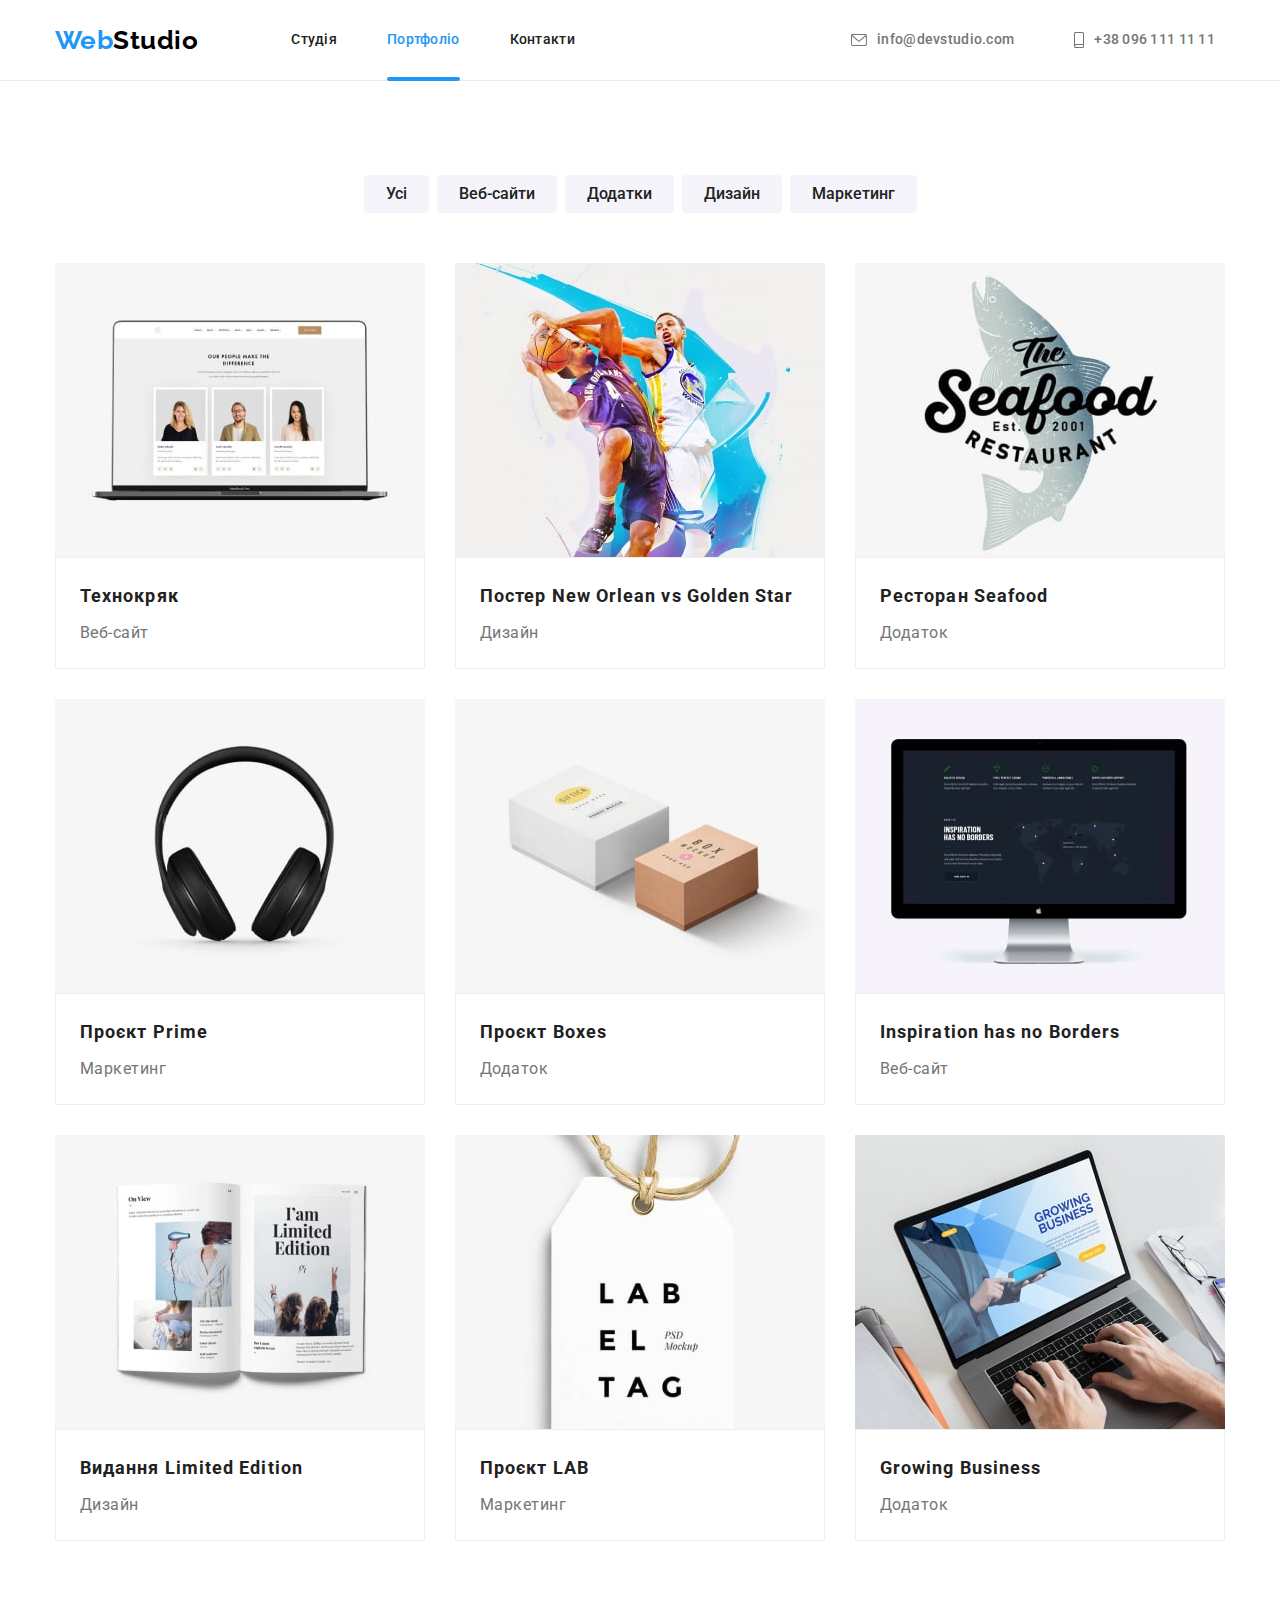
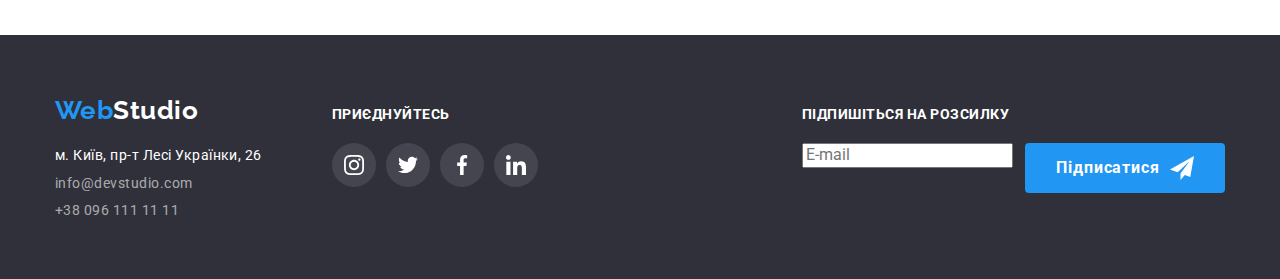
==== portfolio.html @ 7bc76fe3 "Update" ====
<!DOCTYPE html>
<html lang="uk">
<head>
    <meta charset="UTF-8">
    <meta http-equiv="X-UA-Compatible" content="IE=edge">
    <meta name="viewport" content="width=device-width, initial-scale=1.0">
    <title>Portfolio</title>
    <link rel="preconnect" href="https://fonts.googleapis.com">
    <link rel="preconnect" href="https://fonts.gstatic.com" crossorigin>
    <link href="https://fonts.googleapis.com/css2?family=Raleway:wght@700&family=Roboto:wght@400;500;700;900&display=swap"
        rel="stylesheet">
    <link rel="stylesheet" href="https://cdnjs.cloudflare.com/ajax/libs/modern-normalize/1.1.0/modern-normalize.min.css">
    <link rel="stylesheet" href="./css/styles.css"> 
</head>
<body>
    <!--Шапка сайта-->
    <header class="header">
        <div class="container main-nav">
            <nav class="header-nav">
                <a href="./index.html" class="logo-dark"> <span class="logo-blue">Web</span>Studio</a>
                <ul class="header-site-nav list">
                    <li class="item"><a class="header-link" href="./index.html">Студія</a></li>
                    <li class="item"><a class="header-link current" href="./portfolio.html">Портфоліо</a></li>
                    <li class="item"><a class="header-link" href="#">Контакти</a></li>
                </ul>
            </nav>
            <ul class="header-info-nav list">
                <li class="item">
                    <a class="header-info-link" href="mailto:info@devstudio.com">
                        <svg class="mail-link" width="16" height="12">
                            <use href="./images/icons.svg#envelope"></use>
                        </svg>
                        info@devstudio.com</a></li>
                <li class="item">
                    <a class="header-info-link" href="tel:+380961111111">
                        <svg class="phone-link" width="10" height="16">
                            <use href="./images/icons.svg#smartphone"></use>
                        </svg>
                        +38 096 111 11 11</a></li>
            </ul>
        </div>
    </header>
    <!--Основний контент-->
    <main>
        <section class="section">
            <div class="container">
            <h1 class="visually-hidden">Портфоліо</h1>
            <ul class="list filter-list">
                <li class="item"><button type="button" class="button-filter">Усі</button> </li>
                <li class="item"><button type="button" class="button-filter">Веб-сайти</button> </li>
                <li class="item"><button type="button" class="button-filter">Додатки</button> </li>
                <li class="item"><button type="button" class="button-filter">Дизайн</button></li>
                <li class="item"><button type="button" class="button-filter">Маркетинг</button> </li>
            </ul>
            <ul class="portfolio-list list">
                <li class="item"><a href="#" class="portfolio-list-link">
                    <div class="portfolio-list-img-wrapper">
                        <img src="./images/portfolio-card1.jpg" alt="Відкритий сайт на ноутбуці" width="370">
                        <p class="portfolio-overlay">
                            Ресурс пропонує комплексні пропозиції з різним рівнем функціоналу та сервісів. Все це дозволить відвідувачу отримати
                            вичерпні відомості про компанію чи приватну особу.
                        </p>
                    </div>
                    <div class="portfolio-card-border">
                    <h2 class="title">Технокряк</h2>
                    <p>Веб-сайт</p>
                    </div>
                    </a>
                </li>
                <li class="item"><a href="#" class="portfolio-list-link">
                    <div class="portfolio-list-img-wrapper">
                        <img src="./images/portfolio-card2.jpg" alt="Два баскетболісти з м'ячем" width="370">
                        <p class="portfolio-overlay">
                            Ресурс пропонує комплексні пропозиції з різним рівнем функціоналу та сервісів. Все це дозволить відвідувачу отримати
                            вичерпні відомості про компанію чи приватну особу.
                        </p>
                    </div>
                    <div class="portfolio-card-border">
                    <h2 class="title">Постер New Orlean vs Golden Star</h2>
                    <p>Дизайн</p>
                    </div>
                    </a>
                </li>
                <li class="item"><a href="#" class="portfolio-list-link">
                    <div class="portfolio-list-img-wrapper">
                        <img src="./images/portfolio-card3.jpg" alt="Логотип ресторану" width="370">
                        <p class="portfolio-overlay">
                            Ресурс пропонує комплексні пропозиції з різним рівнем функціоналу та сервісів. Все це дозволить відвідувачу отримати
                            вичерпні відомості про компанію чи приватну особу.
                        </p>
                    </div>
                    <div class="portfolio-card-border">
                    <h2 class="title">Ресторан Seafood</h2>
                    <p>Додаток</p>
                    </div>
                    </a>
                </li>
                <li class="item"><a href="#" class="portfolio-list-link">
                    <div class="portfolio-list-img-wrapper">
                        <img src="./images/portfolio-card4.jpg" alt="Безпровідні навушники" width="370">
                        <p class="portfolio-overlay">
                            Ресурс пропонує комплексні пропозиції з різним рівнем функціоналу та сервісів. Все це дозволить відвідувачу отримати
                            вичерпні відомості про компанію чи приватну особу.
                        </p>
                    </div>
                    <div class="portfolio-card-border">
                    <h2 class="title">Проєкт Prime</h2>
                    <p>Маркетинг</p>
                    </div>
                    </a>
                </li>
                <li class="item"><a href="#" class="portfolio-list-link">
                    <div class="portfolio-list-img-wrapper">
                        <img src="./images/portfolio-card5.jpg" alt="Дві коробки" width="370">
                        <p class="portfolio-overlay">
                            Ресурс пропонує комплексні пропозиції з різним рівнем функціоналу та сервісів. Все це дозволить відвідувачу отримати
                            вичерпні відомості про компанію чи приватну особу.
                        </p>
                    </div>
                    <div class="portfolio-card-border">
                    <h2 class="title">Проєкт Boxes</h2>
                    <p>Додаток</p>
                    </div>
                    </a>
                </li>
                <li class="item"><a href="#" class="portfolio-list-link">
                    <div class="portfolio-list-img-wrapper">
                        <img src="./images/portfolio-card6.jpg" alt="Монітор комп'ютера" width="370">
                        <p class="portfolio-overlay">
                            Ресурс пропонує комплексні пропозиції з різним рівнем функціоналу та сервісів. Все це дозволить відвідувачу отримати
                            вичерпні відомості про компанію чи приватну особу.
                        </p>
                    </div>
                    <div class="portfolio-card-border">
                    <h2 class="title">Inspiration has no Borders</h2>
                    <p>Веб-сайт</p>
                    </div>
                    </a>
                </li>
                <li class="item"><a href="#" class="portfolio-list-link">
                    <div class="portfolio-list-img-wrapper">
                        <img src="./images/portfolio-card7.jpg" alt="Відкрита книга" width="370">
                        <p class="portfolio-overlay">
                            Ресурс пропонує комплексні пропозиції з різним рівнем функціоналу та сервісів. Все це дозволить відвідувачу отримати
                            вичерпні відомості про компанію чи приватну особу.
                        </p>
                    </div>
                    <div class="portfolio-card-border">
                    <h2 class="title">Видання Limited Edition</h2>
                    <p>Дизайн</p>
                    </div>
                    </a>
                </li>
                <li class="item"><a href="#" class="portfolio-list-link">
                    <div class="portfolio-list-img-wrapper">
                        <img src="./images/portfolio-card8.jpg" alt="Бірка проекту" width="370">
                        <p class="portfolio-overlay">
                            Ресурс пропонує комплексні пропозиції з різним рівнем функціоналу та сервісів. Все це дозволить відвідувачу отримати
                            вичерпні відомості про компанію чи приватну особу.
                        </p>
                    </div>
                    <div class="portfolio-card-border">
                    <h2 class="title">Проєкт LAB</h2>
                    <p>Маркетинг</p>
                    </div>
                    </a>
                </li>
                <li class="item"><a href="#" class="portfolio-list-link">
                    <div class="portfolio-list-img-wrapper">
                        <img src="./images/portfolio-card9.jpg" alt="Людина працює за ноутбуком" width="370">
                        <p class="portfolio-overlay">
                            Ресурс пропонує комплексні пропозиції з різним рівнем функціоналу та сервісів. Все це дозволить відвідувачу отримати
                            вичерпні відомості про компанію чи приватну особу.
                        </p>
                    </div>
                    <div class="portfolio-card-border">
                    <h2 class="title">Growing Business</h2>
                    <p>Додаток</p>
                    </div>
                    </a>
                </li>
            </ul>
            </div>
        </section>
    </main>
    <!--Футер-->
    <footer class="footer">
        <div class="container">
            <div class="footer-block">
                <div class="footer-address">
                    <a href="./index.html" class="logo-light"> <span class="logo-blue">Web</span>Studio</a>
                    <address class="address">
                        <ul class="list">
                            <li class="item"><a href="https://goo.gl/maps/CPtrU1FHBa2aNyZL9" target="_blank"
                                    rel="noopener noreferrer nofollow" class="address-link">м. Київ, пр-т Лесі Українки,
                                    26</a></li>
                            <li class="item"><a href="mailto:info@devstudio.com" class="footer-info">info@devstudio.com</a>
                            </li>
                            <li class="item"><a href="tel:+380961111111" class="footer-info">+38 096 111 11 11</a></li>
                        </ul>
                    </address>
                </div>
                <div class="footer-link">
                    <p class="footer-link-title">Приєднуйтесь</p>
                    <ul class="footer-list-link list">
                        <li class="item">
                            <a href="#" class="footer-list-item-link">
                                <svg class="link-icon">
                                    <use href="./images/icons.svg#instagram-2f"></use>
                                </svg>
                            </a>
                        </li>
                        <li class="item">
                            <a href="#" class="footer-list-item-link">
                                <svg class="link-icon">
                                    <use href="./images/icons.svg#twitter-1f"></use>
                                </svg>
                            </a>
                        </li>
                        <li class="item">
                            <a href="#" class="footer-list-item-link">
                                <svg class="link-icon">
                                    <use href="./images/icons.svg#facebook-1f"></use>
                                </svg>
                            </a>
                        </li>
                        <li class="item">
                            <a href="#" class="footer-list-item-link">
                                <svg class="link-icon">
                                    <use href="./images/icons.svg#linkedin-1f"></use>
                                </svg>
                            </a>
                        </li>
                    </ul>
                </div>
                <div class="footer-email-input">
                    <p class="footer-link-title">Підпишіться на розсилку</p>
                    <form class="footer-form">
                        <label for="footer-email">
                            <input type="email" name="footer-mail" placeholder="E-mail" id="footer-email">
                        </label>
                        <button type="submit" class="button-footer-submit"> Підписатися
                            <svg class="footer-icon-send" width="24" height="24">
                                <use href="./images/icons.svg#icon-send"></use>
                            </svg>
                        </button>
                    </form>
                </div>
            </div>
        </div>
    </footer>
</body>
</html>
---- css/styles.css ----
:root {
    --title-text-color: #212121;
    --body-color: #757575;
    --logo-first-part: #2196F3;
    --logo-second-part-top: #000000;
    --logo-second-part-down: #FFFFFF;
    --header-link-color: #212121;
    --link-color-focus: #2196F3;
    --header-info-link-color: #757575;
    --header-border: #ECECEC;
    --link-fill: #FFFFFF;
    --link-fill-second: #AFB1B8;
    --link-color: #2196F3;
    --footer-bg-color: #2F303A;
    --footer-info-color: rgba(255, 255, 255, 0.6) ;
    --footer-address-link: #FFFFFF;
    --bg-color: #FFFFFF;
    --hero-title-color: #FFFFFF;
    --hero-bg-color: #2F303A;
    --team-bg-color: #F5F4FA;
    --team-card-bg-color: #FFFFFF;
    --button-color: #FFFFFF;
    --button-bg-color: #2196F3;
    --buton-bg-color-focus: #188CE8;
    --button-filter-color: #212121;
    --button-filter-bg-color: #F5F4FA;
    --button-filter-focus: #FFFFFF;
    --portfolio-card-border: #EEEEEE;
    --transition-dur-and-func: 250ms cubic-bezier(0.4, 0, 0.2, 1);
}
* {
    box-sizing: border-box;
}
body {
    background-color: var(--bg-color);
    color: var(--body-color);
    font-family: 'Roboto', sans-serif;
    letter-spacing: 0.03em;
}
h2, h3, p{
    margin-top: 0;
    margin-bottom: 0;
}
img {
    display: block;
    max-width: 100%;
    height: auto;
}
input {
    outline: none;
}
.container {
    padding-left: 15px;
    padding-right: 15px;
    margin-left: auto;
    margin-right: auto;
    width: 1200px;
    /* outline: 2px solid tomato; */
}
.section {
    padding-top: 94px;
    padding-bottom: 94px;
}
.header {
    background-color: var(--bg-color); 
    align-items: center;
    border-bottom: 1px solid var(--header-border);
}
.hero {
    background-color: var(--hero-bg-color);
    text-align: center;
    padding-top: 200px;
    padding-bottom: 200px;
    background-image: linear-gradient(rgba(47, 48, 58, 0.4), rgba(47, 48, 58, 0.4)),url(../images/hero_image.jpg);
    max-width: 1600px;
    height: 600px;
    margin-left: auto;
    margin-right: auto;
    background-size: cover;
    background-position: center;
    background-repeat: no-repeat;
}
.list {
    margin: 0;
    padding: 0;
    list-style-type: none;
}   
.logo-blue {
    color: var(--logo-first-part);
}
.logo-dark{
    color: var(--logo-second-part-top);
    text-decoration: none;
    font-family: 'Raleway', sans-serif;
    font-weight: 700;
    font-size: 26px;
    line-height: 1.19;
}
.logo-light {
    color: var(--logo-second-part-down);
    text-decoration: none;
    font-family: 'Raleway',sans-serif;
    font-weight: 700;
    font-size: 26px;
    line-height: 1.19;
}
.main-nav {
    display: flex;
    align-items: center;
}
.header-nav {
    display: flex;
    align-items: center;
}
.header-site-nav {
    display: flex;
    margin-left: 93px;
}
.header-site-nav .item:not(:last-child){
    margin-right: 50px;
}

.header-site-nav .header-link {
    color: var(--header-link-color); 
}
.header-site-nav .header-link:hover,
.header-site-nav .header-link:focus {
    color: var(--link-color-focus);
}
.header-link,
.header-info-link{
    position: relative;
    font-weight: 500;
    font-size: 14px;
    line-height: 1.14;
    letter-spacing: 0.02em;
    text-decoration: none;
    padding: 32px 0;
    display: inline-block;  
    transition: color var(--transition-dur-and-func);
}
.header-info-nav {
    display: flex;
    margin-left: auto;
}
.header-info-nav .item:not(:first-child) {
    margin-left: 50px;
}
.header-info-nav .header-info-link{
    color: var(--header-info-link-color);
    fill: currentColor;
}
.header-info-nav .header-info-link:hover,
.header-info-nav .header-info-link:focus {
    color: var(--link-color-focus);
}
.header-site-nav .header-link.current {
    color: var(--link-color-focus);
    opacity: 1;
}
.current::after {
    content: '';
    position: absolute;
    left: 0;
    bottom: -1px;

    width: 100%;
    height: 4px;
    display: block;
    background-color: var(--link-color);
    border-radius: 2px;
}
.header-info-nav .item{
    display: flex;
    margin-right: 10px;
}

/* header decoration */

.header-info-link {
    display: flex;
    align-items: center;
}
.mail-link, 
.phone-link {
    margin-right: 10px;
}
.hero-title {
    color: var(--hero-title-color);
    text-transform: uppercase;
    font-weight: 900;
    font-size: 44px;
    line-height: 1.36;
    letter-spacing: 0.06em;
    margin-top: 0;
    margin-bottom: 30px;
    margin-left: auto;
    margin-right: auto;
    text-align: center;
    width: 696px;
}
.button {
    color: var(--button-color);
    background-color: var(--button-bg-color);
    font-family: inherit;
    font-weight: 700;
    font-size: 16px;
    line-height: 1.88;
    cursor: pointer;
    border: none;
    box-shadow: 0px 4px 4px rgba(0, 0, 0, 0.15);
    border-radius: 4px;
    padding: 10px 32px;
    width: 216px;
    transition: background-color var(--transition-dur-and-func);
}
.button:hover,
.button:focus {
    background-color: var(--buton-bg-color-focus);
    box-shadow: 0px 4px 4px rgba(0, 0, 0, 0.15);
    border-radius: 4px;
}

/* Main */

.features {
    padding-bottom: 0;
}
.feature-list {
    display: flex;
}
.feature-list .item {
    width: 270px;
}
.item-bg {
    padding: 0;
    width: 100%;
    height: 120px;
    display: flex;
    align-items: center;
    justify-content: center;
    background-color: var(--team-bg-color);
    border-radius: 4px;
    margin-bottom: 30px; 
}
.feature-icon {
    width: 70px;
    height: 70px;
    display: block;
}
.feature-list .item:not(:last-child) {
    margin-right: 30px;
}
.feature-list .title {
    text-transform: uppercase;
    font-weight: 700;
    font-size: 14px;
    line-height: 1.14; 
    margin-bottom: 10px;   
}
.feature-list .text {
    font-weight: 400;
    font-size: 14px;
    line-height: 1.71;
}
.team {
    background-color: var(--team-bg-color);
}
.work-list {
    display: flex;
}
.work-list>.item {
    position: relative;
    width: 370px;
}
.work-list>.item:not(:last-child){
    margin-right: 30px;
}
.work-title {
    text-align: center;
    font-weight: 700;
    font-size: 36px;
    line-height: 1.17;
}
.work-img-bg-for-text {
    position: absolute;
    width: 370px;
    height: 70px;
    bottom: 0px;
    background: rgba(47, 48, 58, 0.8);
    display: flex;
    justify-content: center;
    align-items: center;
}
.work-text{
    font-weight: 700;
    font-size: 14px;
    line-height: 1.14;
    letter-spacing: 0.03em;
    text-transform: uppercase;
    color: var(--hero-title-color);
}
.team-list{
    display: flex;
}
.team-list>.team-card:not(:last-child) {
    margin-right: 30px;
}
.team-title {
    font-weight: 700;
    font-size: 36px;
    line-height: 1.17;
    text-align: center;
}
.team-list-link{
    display: flex;
    justify-content: space-between;
    margin: 0 auto;
}
.team-list-item-link {
    display: flex;
    align-items: center;
    justify-content: center;
    height: 44px;
    width: 44px;
    border-radius: 50%;
    fill: var(--link-fill-second);
    transition: fill var(--transition-dur-and-func), background-color var(--transition-dur-and-func);
}
.team-list-item-link:not(:last-child) {
    margin-right: 10px;
}
.link-icon {
    width: 20px;
    height: 20px;
}
.team-list-item-link:hover,
.team-list-item-link:focus{
    background-color: var(--link-color);
    fill: var(--link-fill);
}
.features-title, 
.work-title, 
.team-title,
.client-title {
    color: var(--title-text-color);
    margin-bottom: 50px;
}
.client-title {
    text-align: center;
    font-weight: 700;
    font-size: 36px;
    line-height: 1.17;
}
.client-list-item {
    display: flex;
}
.client-list-link {
    display: flex;
    justify-content: space-between;
    margin: 0 auto;
}
.client-list-item-link {
    display: flex;
    align-items: center;
    justify-content: center;
    height: 92px;
    width: 170px;
    border: 1px solid var(--link-fill-second);
    border-radius: 4px;
    fill: var(--link-fill-second);
    transition: fill var(--transition-dur-and-func), border-color var(--transition-dur-and-func);
}
.client-list-item-link:not(:last-child) {
    margin-right: 30px;
}
.client-list-item-link .link-icon {
    width: 106px;
    height: 60px;
}
.client-list-item-link:hover,
.client-list-item-link:focus {
    border-color: var(--link-color-focus);
    fill: var(--link-color-focus);
}
.visually-hidden {
    position: absolute;
    white-space: nowrap;
    width: 1px;
    height: 1px;
    overflow: hidden;
    border: 0;
    padding: 0;
    clip: rect(0 0 0 0);
    clip-path: inset(50%);
    margin: -1px;
}
.team-card {
    background-color: var(--team-card-bg-color);
    display: block;
    width: 270px;
    box-shadow: 0px 1px 3px rgba(0, 0, 0, 0.12), 0px 1px 1px rgba(0, 0, 0, 0.14), 0px 2px 1px rgba(0, 0, 0, 0.2);
    border-radius: 0px 0px 4px 4px;
}
.team-card .title {
    text-align: center;
    font-weight: 500;
    font-size: 16px;
    line-height: 1.19;
}
.team-position {
    text-align: center;
    font-size: 16px;
    line-height: 1.19;
    margin-top: 10px;
    margin-bottom: 16px;
}
.team-card-bottom-part {
    padding: 30px 32px;
}
.title {
    color: var(--title-text-color);
}

/* Footer */

.footer {
    background-color: var(--footer-bg-color);
    padding-top: 60px;
    padding-bottom: 60px;
}
.address {
    font-style: normal;
    margin-top: 20px;
}
.address .item:not(:last-child) {
    margin-bottom: 9px;
}
.address-link {
    color: var(--footer-address-link) ;
    text-decoration: none;
    font-weight: 400;
    font-size: 14px;
    line-height: 1.17;
}
.footer-info {
    color: var(--footer-info-color);
    text-decoration: none;
    font-weight: 400;
    font-size: 14px;
    line-height: 1.17;
    display: inline-block;
    transition: color var(--transition-dur-and-func);
}
.footer-info:hover,
.footer-info:focus {
    color: var(--link-color-focus);
}
.footer{
    display: flex;
    align-items: baseline;
}
.footer-block {
    display: flex;
    align-items: baseline;
}
.footer-link {
    display: inline-block;
    align-items: baseline;
    margin-left: 70px;
}
.footer-link-title {
    color: var(--link-fill);
    text-transform: uppercase;
    font-weight: 700;
    font-size: 14px;
    line-height: 1.14;
    margin-bottom: 20px;
}
.footer-list-link {
    display: flex;
    justify-content: space-between;
    margin: 0 auto;
}
.footer-list-item-link {
    display: flex;
    align-items: center;
    justify-content: center;
    height: 44px;
    width: 44px;
    border-radius: 50%;
    background-color: rgba(255, 255, 255, 0.1);
    fill: var(--link-fill);
    transition: background-color var(--transition-dur-and-func);
}
.footer-list-link .item:not(:last-child) {
    margin-right: 10px;
}
.footer-list-item-link .link-icon {
    width: 20px;
    height: 20px;
}
.footer-list-item-link:hover,
.footer-list-item-link:focus {
    background-color: var(--link-color-focus);
    fill: var(--link-fill);
}
.footer-email-input {
    margin-left: auto;
}
.footer-form {
    display: flex;
}
.footer-input {
    font-weight: 400;
    font-size: 16px;
    line-height: 1.25;
    width: 358px;
    height: 50px;
    padding: 15px 0px 15px 16px;
    border: 1px solid rgba(255, 255, 255, 0.3);
    filter: drop-shadow(0px 4px 4px rgba(0, 0, 0, 0.15));
    border-radius: 4px;
    background-color: transparent;
    color: var(--bg-color);
    display: flex;
}
.footer-input::placeholder {
    font-weight: 400;
    font-size: 16px;
    line-height: 1.25;
    letter-spacing: 0.03em;
    color: rgba(255, 255, 255, 0.6);
}
.button-footer-submit {
    font-weight: 700;
    font-size: 16px;
    line-height: 1.88;
    letter-spacing: 0.06em;
    border: none;
    padding: 10px 28px;
    width: 200px;
    border-radius: 4px;
    margin-left: 12px;
    cursor: pointer;
    display: flex;
    align-items: center;
    justify-content: center;
    color: var(--button-color);
    background-color: var(--button-bg-color);
    font-family: inherit;
    transition: background-color var(--transition-dur-and-func), box-shadow var(--transition-dur-and-func);
}
.button-footer-submit:hover,
.button-footer-submit:focus {
    background-color: var(--buton-bg-color-focus);
    box-shadow: 0px 4px 4px rgba(0, 0, 0, 0.15);
}
.footer-icon-send {
    fill: var(--button-color);
    margin-left: 10px;
}

/* Portfolio */

.filter-list {
    display: flex;
    justify-content:center;
}
.filter-list .item:not(:last-child) {
    margin-right: 8px;
}
.button-filter {
    color: var(--button-filter-color) ;
    background-color: var(--button-filter-bg-color);
    font-family: inherit;
    font-weight: 500;
    font-size: 16px;
    line-height: 1.63;
    cursor: pointer;
    border-radius: 4px;
    border: none;
    padding: 6px 22px;
    transition: color var(--transition-dur-and-func), background-color var(--transition-dur-and-func), box-shadow var(--transition-dur-and-func);
}
.button-filter:hover,
.button-filter:focus {
    color: var(--button-filter-focus);
    background-color: var(--link-color-focus);
    box-shadow: 0px 3px 1px rgba(0, 0, 0, 0.1), 0px 1px 2px rgba(0, 0, 0, 0.08), 0px 2px 2px rgba(0, 0, 0, 0.12);
}
.portfolio-list {
    margin-top: 50px;
    display: flex;
    flex-wrap: wrap;
    margin-right: -30px;
    margin-bottom: -30px;
}
.portfolio-list .item {
    width: 370px;
    margin-right: 30px;
    margin-bottom: 30px; 
}
.portfolio-list-link:hover,
.portfolio-list-link:focus {
    box-shadow: 0px 1px 1px rgba(0, 0, 0, 0.12),
    0px 4px 4px rgba(0, 0, 0, 0.06),
    1px 4px 6px rgba(0, 0, 0, 0.16);
}
.portfolio-list-link {
    text-decoration: none;
    display: inline-block;
    transition: box-shadow var(--transition-dur-and-func);
}
.portfolio-list .title{
    font-weight: 700;
    font-size: 18px;
    line-height: 2;
    letter-spacing: 0.06em;
}
.portfolio-card-border p {
   color:var(--body-color);
    font-weight: 400;
    font-size: 16px;
    line-height: 1.88;
    margin-top: 4px;
}
.portfolio-list-img-wrapper {
    position: relative;
    overflow: hidden;
}
.portfolio-overlay {
    position: absolute ;
    top: 0;
    left: 0;
    height: 100%;
    width: 100%;
    color: var(--hero-title-color);
    background-color: rgba(33, 150, 243, 0.9);
    font-weight: 400;
    font-size: 18px;
    line-height: 1.55;
    letter-spacing: 0.03em;
    padding: 63px 24px;
    overflow: auto;
    transform: translateY(100%);
    transition: transform var(--transition-dur-and-func);
}
.portfolio-list-link:hover .portfolio-overlay,
.portfolio-list-link:focus .portfolio-overlay {
    transform: translateY(0%);
}
.portfolio-card-border {
    width: 370px;
    padding: 20px 24px;
    border: 1px solid var(--portfolio-card-border);
}

/* Modal window */

.backdrop {
    position: fixed;
    top: 0;
    left: 0;
    width: 100%;
    height: 100%;
    background-color: rgba(0, 0, 0, 0.2);
    z-index: 100;
    opacity: 1;
    transition: opacity var(--transition-dur-and-func), visibility var(--transition-dur-and-func);
}
.backdrop.is-hidden {
    visibility: hidden;
    opacity: 0;
    pointer-events: none;
}
.modal {
    position: absolute;
    top: 50%;
    left: 50%;
    transform: translate(-50%, -50%);
    min-width: 528px;
    min-height: 581px;
    padding: 40px;

    background-color: var(--bg-color);
    box-shadow: 0px 1px 3px rgba(0, 0, 0, 0.12), 0px 1px 1px rgba(0, 0, 0, 0.14), 0px 2px 1px rgba(0, 0, 0, 0.2);
    border-radius: 4px;
}
.button-modal-close {
    position: absolute;
    top: 8px;
    right: 8px;
    background-color: transparent;
    width: 30px;
    height: 30px;
    border: 1px solid rgba(0, 0, 0, 0.1);
    cursor: pointer;
    padding: 0;
    border-radius: 50%;
    display: flex;
    justify-content: center;
    align-items: center;
    fill: var(--logo-second-part-top);
    transition: fill var(--transition-dur-and-func);
}
.button-modal-close:focus,
.button-modal-close:hover{
    fill: var(--button-bg-color);
}
.modal-exit {
    width: 18px;
    height: 18px;
    
}
.form {
    width: 448px;
}
.form-title {
    font-weight: 700;
    font-size: 20px;
    line-height: 1.15;
    letter-spacing: 0.03em;
    color: var(--title-text-color);
    display: flex;
    justify-content: center;
    margin-bottom: 12px;
}
.form-field {
    display: flex;
    flex-direction: column;
    margin-bottom: 10px;
}
.form-field-feedback {
    display: flex;
    flex-direction: column;
}
.form-field-checkbox {
    display: flex;
    flex-direction: column;
}
.form-label {
    font-weight: 400;
    font-size: 12px;
    line-height: 1.17;
    letter-spacing: 0.01em;
    color: var(--body-color);
}
.form-input {
    margin-top: 4px;
    height: 40px;
    width: 100%;
    padding: 12px 42px;
    border: 1px solid rgba(33, 33, 33, 0.2);
    border-radius: 4px;
    transition: border-color var(--transition-dur-and-func);
    
}
.form-input:focus,
.comment:focus{
    border-color: var(--button-bg-color);
}
.comment {
    margin-top: 4px;
    height: 120px;
    width: 100%;
    resize: none;
    font-weight: 400;
    font-size: 12px;
    line-height: 1.17;
    letter-spacing: 0.01em;
    padding: 12px 16px;
    border: 1px solid rgba(33, 33, 33, 0.2);
    border-radius: 4px; 
    outline: none;
    transition: border-color var(--transition-dur-and-func);
}
.comment::placeholder {
    color: rgba(117, 117, 117, 0.5);
}
.button-submit {
    font-weight: 700;
    font-size: 16px;
    line-height: 1.88;
    letter-spacing: 0.06em;
    border: none;
    padding: 10px 32px;
    width: 200px;
    box-shadow: 0px 4px 4px rgba(0, 0, 0, 0.15);
    border-radius: 4px;
    margin: 0 auto;
    display: block;
    cursor: pointer;
    color: var(--button-color);
    background-color: var(--button-bg-color);
    font-family: inherit;
    transition: background-color var(--transition-dur-and-func);
}
.button-submit:hover,
.button-submit:focus {
    background-color: var(--buton-bg-color-focus);
}
.form-icon {
    position: absolute;
    top:50%;
    left: 12px;
    width: 18px;
    height: 18px;
    transform: translateY(-50%);
    transition: fill var(--transition-dur-and-func);
}
.form-icon-position {
    position: relative;
    fill: var(--button-filter-color);
}
.form-input:focus+.form-icon {
    fill: var(--link-color);
}
.checkbox {
    margin-top: 20px;
    margin-bottom: 30px;
}
.label {
    font-weight: 400;
    font-size: 14px;
    line-height: 1.71;
    display: flex;
    align-items: center;
    justify-content: center;
}
.checkbox-input {
    position: absolute;
    width: 1px;
    height: 1px;
    overflow: hidden;
    border: 0;
    padding: 0;
    clip: rect(0 0 0 0);
    margin: -1px;
    transition: background-color var(--transition-dur-and-func);
    transition: border-color var(--transition-dur-and-func);
    transition: filter var(--transition-dur-and-func);
    transition: box-shadow var(--transition-dur-and-func);
}
.form-checkbox-policy {
    font-weight: 400;
    font-size: 14px;
    line-height: 1.17;
    color: var(--link-color);
}
.icon {
    
    width: 16px;
    height: 15px;
    fill: #ffffff;
    margin-right: 7px;
    border-radius: 2px;
    border: 2px solid var(--button-filter-color);
}
.checkbox-input:checked + .icon {
    background-color: var(--button-bg-color);
    border-color: var(--button-bg-color);
    filter: drop-shadow(0px 4px 4px rgba(0, 0, 0, 0.25));
}
.checkbox-input:focus + .icon {
    box-shadow: 0 0 0 2px rgba(0, 0, 255, 0.5);
}
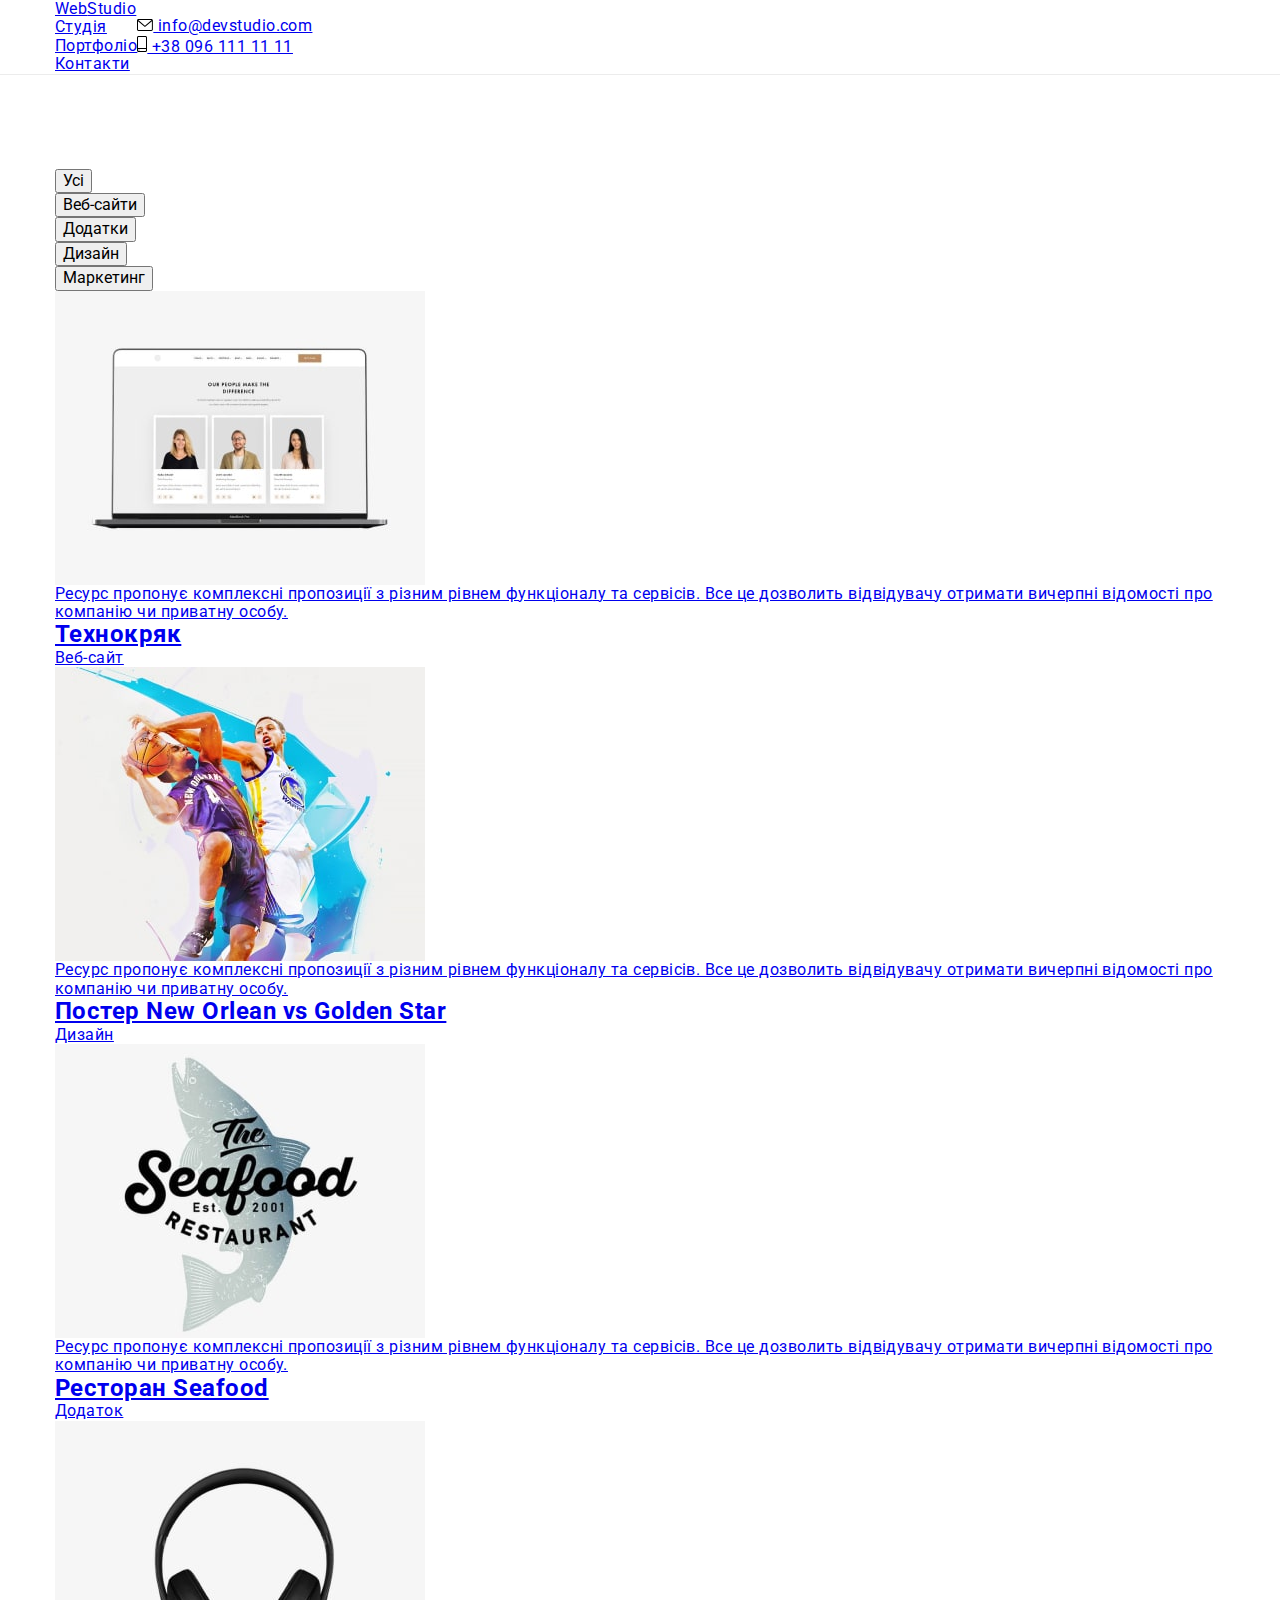
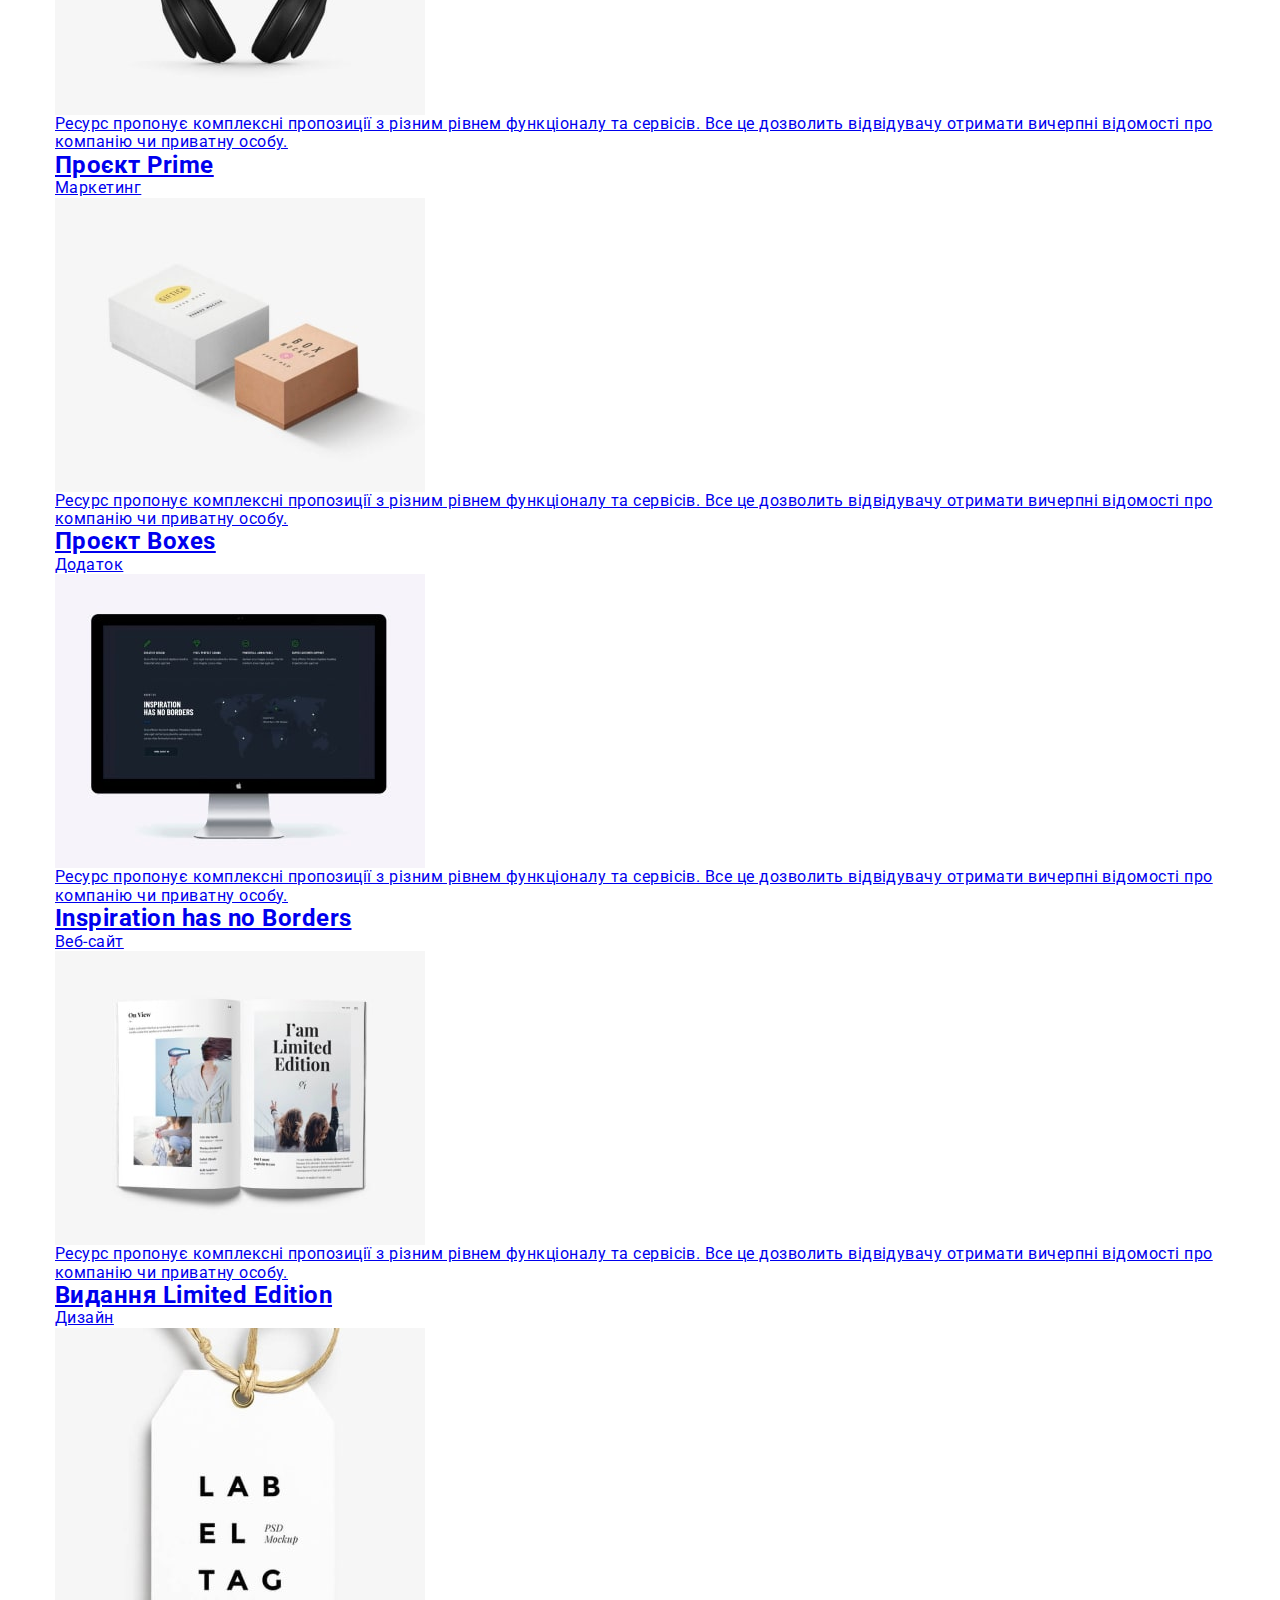
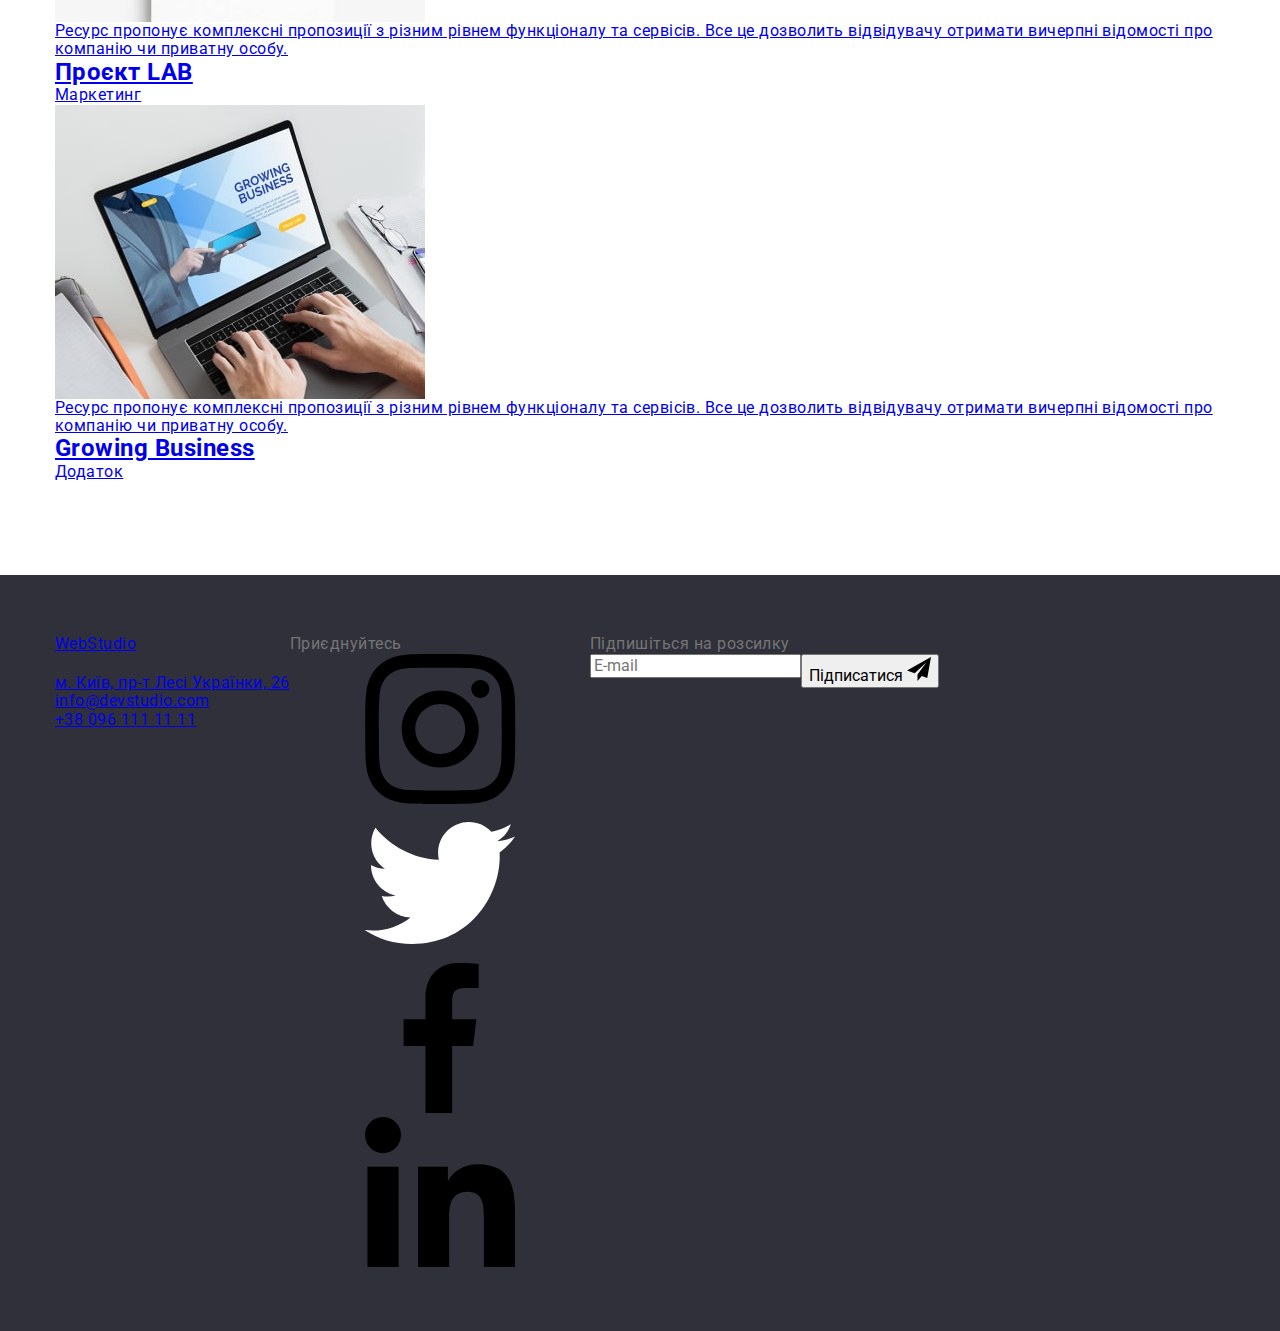
==== commit 5e941ca8: "Update" ====
--- a/portfolio.html
+++ b/portfolio.html
@@ -16,27 +16,35 @@
     <!--Шапка сайта-->
     <header class="header">
         <div class="container main-nav">
-            <nav class="header-nav">
-                <a href="./index.html" class="logo-dark"> <span class="logo-blue">Web</span>Studio</a>
-                <ul class="header-site-nav list">
-                    <li class="item"><a class="header-link" href="./index.html">Студія</a></li>
-                    <li class="item"><a class="header-link current" href="./portfolio.html">Портфоліо</a></li>
-                    <li class="item"><a class="header-link" href="#">Контакти</a></li>
+            <nav class="header__nav">
+                <a href="./index.html" class="header__logo"> <span class="logo">Web</span>Studio</a>
+                <ul class="site-nav list">
+                    <li class="site-nav__item">
+                        <a class="site-nav__link" href="./index.html">Студія</a>
+                    </li>
+                    <li class="site-nav__item">
+                        <a class="site-nav__link site-nav__link--current" href="./portfolio.html">Портфоліо</a>
+                    </li>
+                    <li class="site-nav__item">
+                        <a class="site-nav__link" href="#">Контакти</a>
+                    </li>
                 </ul>
             </nav>
-            <ul class="header-info-nav list">
-                <li class="item">
-                    <a class="header-info-link" href="mailto:info@devstudio.com">
-                        <svg class="mail-link" width="16" height="12">
+            <ul class="contact list">
+                <li class="contact__item">
+                    <a class="contact__link" href="mailto:info@devstudio.com">
+                        <svg class="contact__icon" width="16" height="12">
                             <use href="./images/icons.svg#envelope"></use>
                         </svg>
-                        info@devstudio.com</a></li>
-                <li class="item">
-                    <a class="header-info-link" href="tel:+380961111111">
-                        <svg class="phone-link" width="10" height="16">
+                        info@devstudio.com</a>
+                </li>
+                <li class="contact__item">
+                    <a class="contact__link" href="tel:+380961111111">
+                        <svg class="contact__icon" width="10" height="16">
                             <use href="./images/icons.svg#smartphone"></use>
                         </svg>
-                        +38 096 111 11 11</a></li>
+                        +38 096 111 11 11</a>
+                </li>
             </ul>
         </div>
     </header>
@@ -45,137 +53,137 @@
         <section class="section">
             <div class="container">
             <h1 class="visually-hidden">Портфоліо</h1>
-            <ul class="list filter-list">
-                <li class="item"><button type="button" class="button-filter">Усі</button> </li>
-                <li class="item"><button type="button" class="button-filter">Веб-сайти</button> </li>
-                <li class="item"><button type="button" class="button-filter">Додатки</button> </li>
-                <li class="item"><button type="button" class="button-filter">Дизайн</button></li>
-                <li class="item"><button type="button" class="button-filter">Маркетинг</button> </li>
+            <ul class="filter__list list">
+                <li class="filter__item"><button type="button" class="filter__button">Усі</button> </li>
+                <li class="filter__item"><button type="button" class="filter__button">Веб-сайти</button> </li>
+                <li class="filter__item"><button type="button" class="filter__button">Додатки</button> </li>
+                <li class="filter__item"><button type="button" class="filter__button">Дизайн</button></li>
+                <li class="filter__item"><button type="button" class="filter__button">Маркетинг</button> </li>
             </ul>
-            <ul class="portfolio-list list">
-                <li class="item"><a href="#" class="portfolio-list-link">
-                    <div class="portfolio-list-img-wrapper">
+            <ul class="cards list">
+                <li class="cards__item"><a href="#" class="cards__link">
+                    <div class="cards__wrapper">
                         <img src="./images/portfolio-card1.jpg" alt="Відкритий сайт на ноутбуці" width="370">
-                        <p class="portfolio-overlay">
-                            Ресурс пропонує комплексні пропозиції з різним рівнем функціоналу та сервісів. Все це дозволить відвідувачу отримати
-                            вичерпні відомості про компанію чи приватну особу.
-                        </p>
-                    </div>
-                    <div class="portfolio-card-border">
-                    <h2 class="title">Технокряк</h2>
-                    <p>Веб-сайт</p>
-                    </div>
-                    </a>
-                </li>
-                <li class="item"><a href="#" class="portfolio-list-link">
-                    <div class="portfolio-list-img-wrapper">
+                        <p class="cards__overlay">
+                            Ресурс пропонує комплексні пропозиції з різним рівнем функціоналу та сервісів. Все це дозволить відвідувачу отримати
+                            вичерпні відомості про компанію чи приватну особу.
+                        </p>
+                    </div>
+                    <div class="cards__border">
+                    <h2 class="cards__title">Технокряк</h2>
+                    <p class="cards__text">Веб-сайт</p>
+                    </div>
+                    </a>
+                </li>
+                <li class="cards__item"><a href="#" class="cards__link">
+                    <div class="cards__wrapper">
                         <img src="./images/portfolio-card2.jpg" alt="Два баскетболісти з м'ячем" width="370">
-                        <p class="portfolio-overlay">
-                            Ресурс пропонує комплексні пропозиції з різним рівнем функціоналу та сервісів. Все це дозволить відвідувачу отримати
-                            вичерпні відомості про компанію чи приватну особу.
-                        </p>
-                    </div>
-                    <div class="portfolio-card-border">
-                    <h2 class="title">Постер New Orlean vs Golden Star</h2>
-                    <p>Дизайн</p>
-                    </div>
-                    </a>
-                </li>
-                <li class="item"><a href="#" class="portfolio-list-link">
-                    <div class="portfolio-list-img-wrapper">
+                        <p class="cards__overlay">
+                            Ресурс пропонує комплексні пропозиції з різним рівнем функціоналу та сервісів. Все це дозволить відвідувачу отримати
+                            вичерпні відомості про компанію чи приватну особу.
+                        </p>
+                    </div>
+                    <div class="cards__border">
+                    <h2 class="cards__title">Постер New Orlean vs Golden Star</h2>
+                    <p class="cards__text">Дизайн</p>
+                    </div>
+                    </a>
+                </li>
+                <li class="cards__item"><a href="#" class="cards__link">
+                    <div class="cards__wrapper">
                         <img src="./images/portfolio-card3.jpg" alt="Логотип ресторану" width="370">
-                        <p class="portfolio-overlay">
-                            Ресурс пропонує комплексні пропозиції з різним рівнем функціоналу та сервісів. Все це дозволить відвідувачу отримати
-                            вичерпні відомості про компанію чи приватну особу.
-                        </p>
-                    </div>
-                    <div class="portfolio-card-border">
-                    <h2 class="title">Ресторан Seafood</h2>
-                    <p>Додаток</p>
-                    </div>
-                    </a>
-                </li>
-                <li class="item"><a href="#" class="portfolio-list-link">
-                    <div class="portfolio-list-img-wrapper">
+                        <p class="cards__overlay">
+                            Ресурс пропонує комплексні пропозиції з різним рівнем функціоналу та сервісів. Все це дозволить відвідувачу отримати
+                            вичерпні відомості про компанію чи приватну особу.
+                        </p>
+                    </div>
+                    <div class="cards__border">
+                    <h2 class="cards__title">Ресторан Seafood</h2>
+                    <p class="cards__text">Додаток</p>
+                    </div>
+                    </a>
+                </li>
+                <li class="cards__item"><a href="#" class="cards__link">
+                    <div class="cards__wrapper">
                         <img src="./images/portfolio-card4.jpg" alt="Безпровідні навушники" width="370">
-                        <p class="portfolio-overlay">
-                            Ресурс пропонує комплексні пропозиції з різним рівнем функціоналу та сервісів. Все це дозволить відвідувачу отримати
-                            вичерпні відомості про компанію чи приватну особу.
-                        </p>
-                    </div>
-                    <div class="portfolio-card-border">
-                    <h2 class="title">Проєкт Prime</h2>
-                    <p>Маркетинг</p>
-                    </div>
-                    </a>
-                </li>
-                <li class="item"><a href="#" class="portfolio-list-link">
-                    <div class="portfolio-list-img-wrapper">
+                        <p class="cards__overlay">
+                            Ресурс пропонує комплексні пропозиції з різним рівнем функціоналу та сервісів. Все це дозволить відвідувачу отримати
+                            вичерпні відомості про компанію чи приватну особу.
+                        </p>
+                    </div>
+                    <div class="cards__border">
+                    <h2 class="cards__title">Проєкт Prime</h2>
+                    <p class="cards__text">Маркетинг</p>
+                    </div>
+                    </a>
+                </li>
+                <li class="cards__item"><a href="#" class="cards__link">
+                    <div class="cards__wrapper">
                         <img src="./images/portfolio-card5.jpg" alt="Дві коробки" width="370">
-                        <p class="portfolio-overlay">
-                            Ресурс пропонує комплексні пропозиції з різним рівнем функціоналу та сервісів. Все це дозволить відвідувачу отримати
-                            вичерпні відомості про компанію чи приватну особу.
-                        </p>
-                    </div>
-                    <div class="portfolio-card-border">
-                    <h2 class="title">Проєкт Boxes</h2>
-                    <p>Додаток</p>
-                    </div>
-                    </a>
-                </li>
-                <li class="item"><a href="#" class="portfolio-list-link">
-                    <div class="portfolio-list-img-wrapper">
+                        <p class="cards__overlay">
+                            Ресурс пропонує комплексні пропозиції з різним рівнем функціоналу та сервісів. Все це дозволить відвідувачу отримати
+                            вичерпні відомості про компанію чи приватну особу.
+                        </p>
+                    </div>
+                    <div class="cards__border">
+                    <h2 class="cards__title">Проєкт Boxes</h2>
+                    <p class="cards__text">Додаток</p>
+                    </div>
+                    </a>
+                </li>
+                <li class="cards__item"><a href="#" class="cards__link">
+                    <div class="cards__wrapper">
                         <img src="./images/portfolio-card6.jpg" alt="Монітор комп'ютера" width="370">
-                        <p class="portfolio-overlay">
-                            Ресурс пропонує комплексні пропозиції з різним рівнем функціоналу та сервісів. Все це дозволить відвідувачу отримати
-                            вичерпні відомості про компанію чи приватну особу.
-                        </p>
-                    </div>
-                    <div class="portfolio-card-border">
-                    <h2 class="title">Inspiration has no Borders</h2>
-                    <p>Веб-сайт</p>
-                    </div>
-                    </a>
-                </li>
-                <li class="item"><a href="#" class="portfolio-list-link">
-                    <div class="portfolio-list-img-wrapper">
+                        <p class="cards__overlay">
+                            Ресурс пропонує комплексні пропозиції з різним рівнем функціоналу та сервісів. Все це дозволить відвідувачу отримати
+                            вичерпні відомості про компанію чи приватну особу.
+                        </p>
+                    </div>
+                    <div class="cards__border">
+                    <h2 class="cards__title">Inspiration has no Borders</h2>
+                    <p class="cards__text">Веб-сайт</p>
+                    </div>
+                    </a>
+                </li>
+                <li class="cards__item"><a href="#" class="cards__link">
+                    <div class="cards__wrapper">
                         <img src="./images/portfolio-card7.jpg" alt="Відкрита книга" width="370">
-                        <p class="portfolio-overlay">
-                            Ресурс пропонує комплексні пропозиції з різним рівнем функціоналу та сервісів. Все це дозволить відвідувачу отримати
-                            вичерпні відомості про компанію чи приватну особу.
-                        </p>
-                    </div>
-                    <div class="portfolio-card-border">
-                    <h2 class="title">Видання Limited Edition</h2>
-                    <p>Дизайн</p>
-                    </div>
-                    </a>
-                </li>
-                <li class="item"><a href="#" class="portfolio-list-link">
-                    <div class="portfolio-list-img-wrapper">
+                        <p class="cards__overlay">
+                            Ресурс пропонує комплексні пропозиції з різним рівнем функціоналу та сервісів. Все це дозволить відвідувачу отримати
+                            вичерпні відомості про компанію чи приватну особу.
+                        </p>
+                    </div>
+                    <div class="cards__border">
+                    <h2 class="cards__title">Видання Limited Edition</h2>
+                    <p class="cards__text">Дизайн</p>
+                    </div>
+                    </a>
+                </li>
+                <li class="cards__item"><a href="#" class="cards__link">
+                    <div class="cards__wrapper">
                         <img src="./images/portfolio-card8.jpg" alt="Бірка проекту" width="370">
-                        <p class="portfolio-overlay">
-                            Ресурс пропонує комплексні пропозиції з різним рівнем функціоналу та сервісів. Все це дозволить відвідувачу отримати
-                            вичерпні відомості про компанію чи приватну особу.
-                        </p>
-                    </div>
-                    <div class="portfolio-card-border">
-                    <h2 class="title">Проєкт LAB</h2>
-                    <p>Маркетинг</p>
-                    </div>
-                    </a>
-                </li>
-                <li class="item"><a href="#" class="portfolio-list-link">
-                    <div class="portfolio-list-img-wrapper">
+                        <p class="cards__overlay">
+                            Ресурс пропонує комплексні пропозиції з різним рівнем функціоналу та сервісів. Все це дозволить відвідувачу отримати
+                            вичерпні відомості про компанію чи приватну особу.
+                        </p>
+                    </div>
+                    <div class="cards__border">
+                    <h2 class="cards__title">Проєкт LAB</h2>
+                    <p class="cards__text">Маркетинг</p>
+                    </div>
+                    </a>
+                </li>
+                <li class="cards__item"><a href="#" class="cards__link">
+                    <div class="cards__wrapper">
                         <img src="./images/portfolio-card9.jpg" alt="Людина працює за ноутбуком" width="370">
-                        <p class="portfolio-overlay">
-                            Ресурс пропонує комплексні пропозиції з різним рівнем функціоналу та сервісів. Все це дозволить відвідувачу отримати
-                            вичерпні відомості про компанію чи приватну особу.
-                        </p>
-                    </div>
-                    <div class="portfolio-card-border">
-                    <h2 class="title">Growing Business</h2>
-                    <p>Додаток</p>
+                        <p class="cards__overlay">
+                            Ресурс пропонує комплексні пропозиції з різним рівнем функціоналу та сервісів. Все це дозволить відвідувачу отримати
+                            вичерпні відомості про компанію чи приватну особу.
+                        </p>
+                    </div>
+                    <div class="cards__border">
+                    <h2 class="cards__title">Growing Business</h2>
+                    <p class="cards__text">Додаток</p>
                     </div>
                     </a>
                 </li>
@@ -185,67 +193,66 @@
     </main>
     <!--Футер-->
     <footer class="footer">
-        <div class="container">
-            <div class="footer-block">
-                <div class="footer-address">
-                    <a href="./index.html" class="logo-light"> <span class="logo-blue">Web</span>Studio</a>
-                    <address class="address">
-                        <ul class="list">
-                            <li class="item"><a href="https://goo.gl/maps/CPtrU1FHBa2aNyZL9" target="_blank"
-                                    rel="noopener noreferrer nofollow" class="address-link">м. Київ, пр-т Лесі Українки,
-                                    26</a></li>
-                            <li class="item"><a href="mailto:info@devstudio.com" class="footer-info">info@devstudio.com</a>
-                            </li>
-                            <li class="item"><a href="tel:+380961111111" class="footer-info">+38 096 111 11 11</a></li>
-                        </ul>
-                    </address>
-                </div>
-                <div class="footer-link">
-                    <p class="footer-link-title">Приєднуйтесь</p>
-                    <ul class="footer-list-link list">
-                        <li class="item">
-                            <a href="#" class="footer-list-item-link">
-                                <svg class="link-icon">
-                                    <use href="./images/icons.svg#instagram-2f"></use>
-                                </svg>
-                            </a>
+        <div class="container footer-block">
+            <div class="footer-address">
+                <a href="./index.html" class="footer__logo"> <span class="logo">Web</span>Studio</a>
+                <address class="address">
+                    <ul class="address__list list">
+                        <li class="address__item"><a href="https://goo.gl/maps/CPtrU1FHBa2aNyZL9" target="_blank"
+                                rel="noopener noreferrer nofollow" class="address__link">м. Київ, пр-т Лесі Українки, 26</a>
                         </li>
-                        <li class="item">
-                            <a href="#" class="footer-list-item-link">
-                                <svg class="link-icon">
-                                    <use href="./images/icons.svg#twitter-1f"></use>
-                                </svg>
-                            </a>
-                        </li>
-                        <li class="item">
-                            <a href="#" class="footer-list-item-link">
-                                <svg class="link-icon">
-                                    <use href="./images/icons.svg#facebook-1f"></use>
-                                </svg>
-                            </a>
-                        </li>
-                        <li class="item">
-                            <a href="#" class="footer-list-item-link">
-                                <svg class="link-icon">
-                                    <use href="./images/icons.svg#linkedin-1f"></use>
-                                </svg>
-                            </a>
+                        <li class="address__item"><a href="mailto:info@devstudio.com"
+                                class="address__contact">info@devstudio.com</a></li>
+                        <li class="address__item"><a href="tel:+380961111111" class="address__contact">+38 096 111 11 11</a>
                         </li>
                     </ul>
-                </div>
-                <div class="footer-email-input">
-                    <p class="footer-link-title">Підпишіться на розсилку</p>
-                    <form class="footer-form">
-                        <label for="footer-email">
-                            <input type="email" name="footer-mail" placeholder="E-mail" id="footer-email">
-                        </label>
-                        <button type="submit" class="button-footer-submit"> Підписатися
-                            <svg class="footer-icon-send" width="24" height="24">
-                                <use href="./images/icons.svg#icon-send"></use>
-                            </svg>
-                        </button>
-                    </form>
-                </div>
+                </address>
+            </div>
+            <div class="footer-social">
+                <p class="footer-social__title">Приєднуйтесь</p>
+                <ul class="footer-social__list list">
+                    <li class="footer-social__item">
+                        <a href="#" class="footer-social__link">
+                            <svg class="footer-social__icon">
+                                <use href="./images/icons.svg#instagram-2f"></use>
+                            </svg>
+                        </a>
+                    </li>
+                    <li class="footer-social__item">
+                        <a href="#" class="footer-social__link">
+                            <svg class="footer-social__icon">
+                                <use href="./images/icons.svg#twitter-1f"></use>
+                            </svg>
+                        </a>
+                    </li>
+                    <li class="footer-social__item">
+                        <a href="#" class="footer-social__link">
+                            <svg class="footer-social__icon">
+                                <use href="./images/icons.svg#facebook-1f"></use>
+                            </svg>
+                        </a>
+                    </li>
+                    <li class="footer-social__item">
+                        <a href="#" class="footer-social__link">
+                            <svg class="footer-social__icon">
+                                <use href="./images/icons.svg#linkedin-1f"></use>
+                            </svg>
+                        </a>
+                    </li>
+                </ul>
+            </div>
+            <div class="footer-form-block">
+                <p class="footer-form__title">Підпишіться на розсилку</p>
+                <form class="footer-form">
+                    <label>
+                        <input class="footer-form__input" type="email" name="footer-mail" placeholder="E-mail">
+                    </label>
+                    <button class="footer-form__button" type="submit"> Підписатися
+                        <svg class="footer-form__icon" width="24" height="24">
+                            <use href="./images/icons.svg#icon-send"></use>
+                        </svg>
+                    </button>
+                </form>
             </div>
         </div>
     </footer>
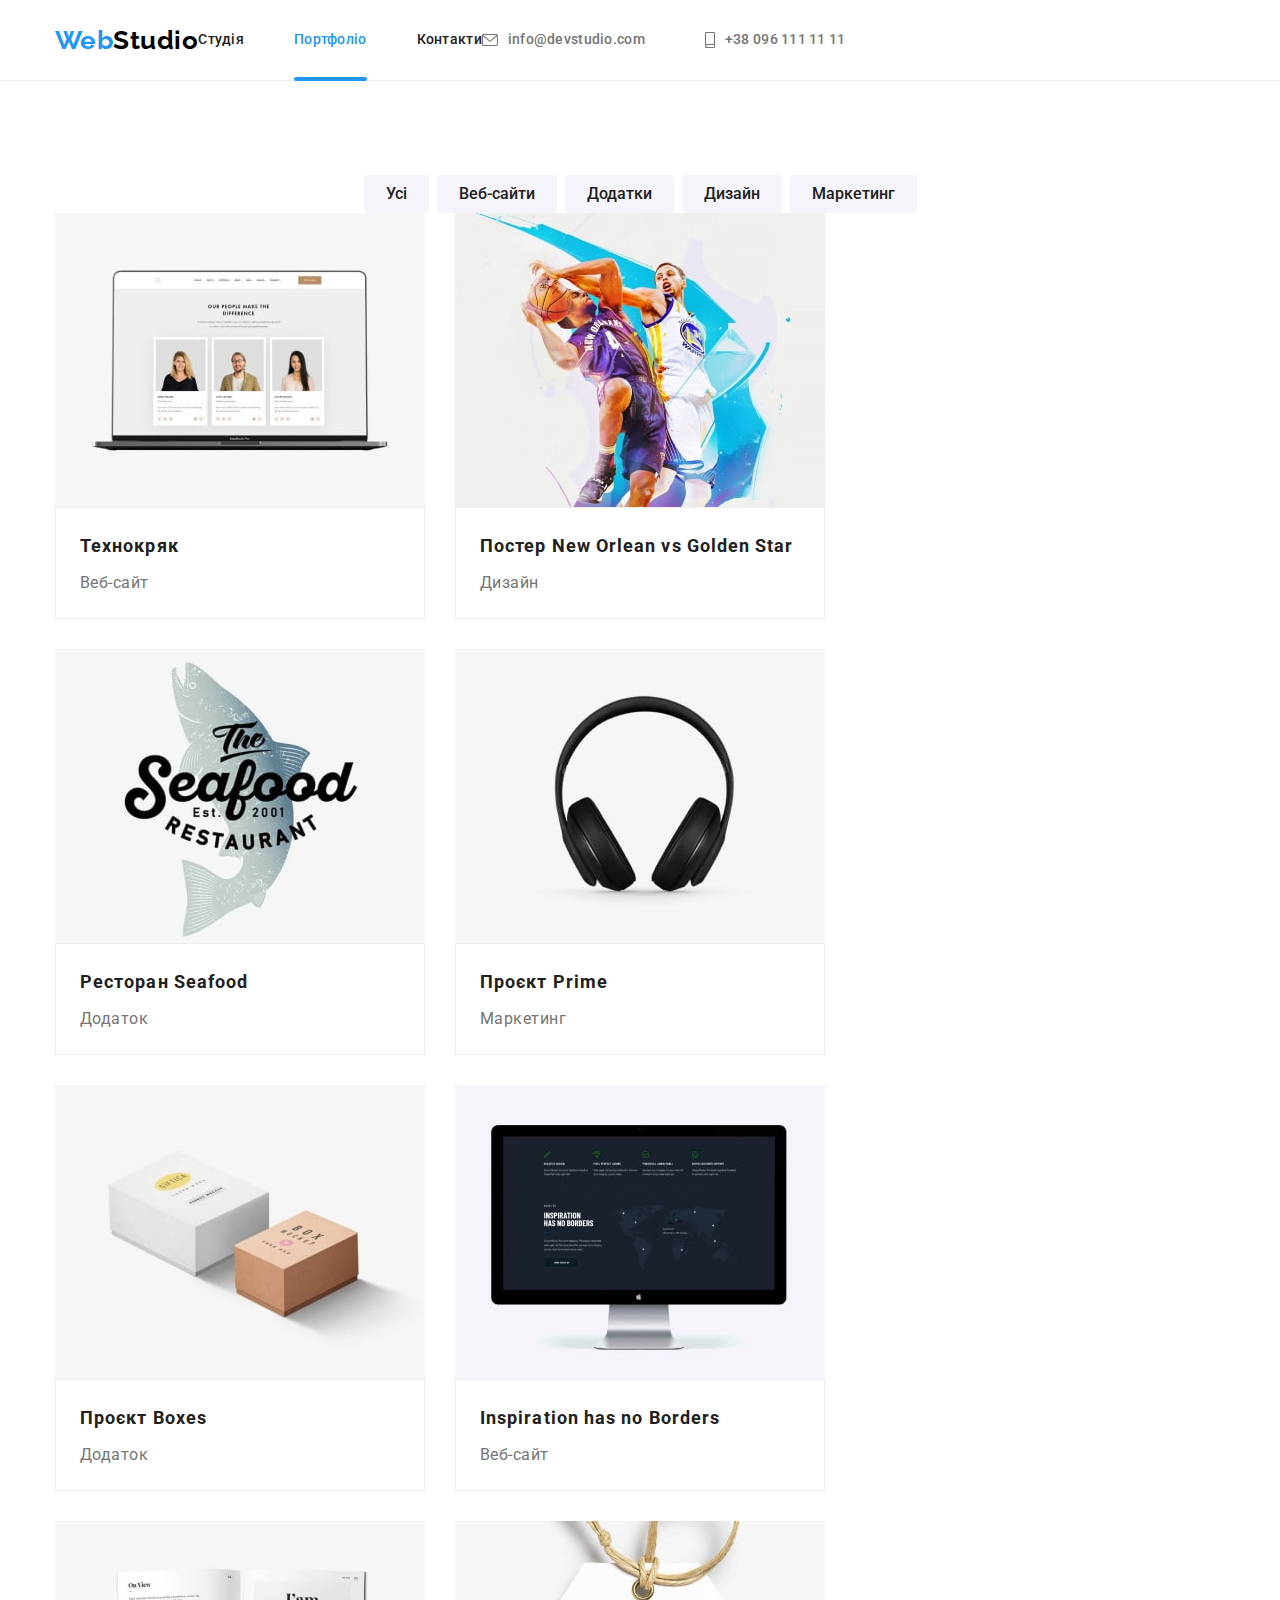
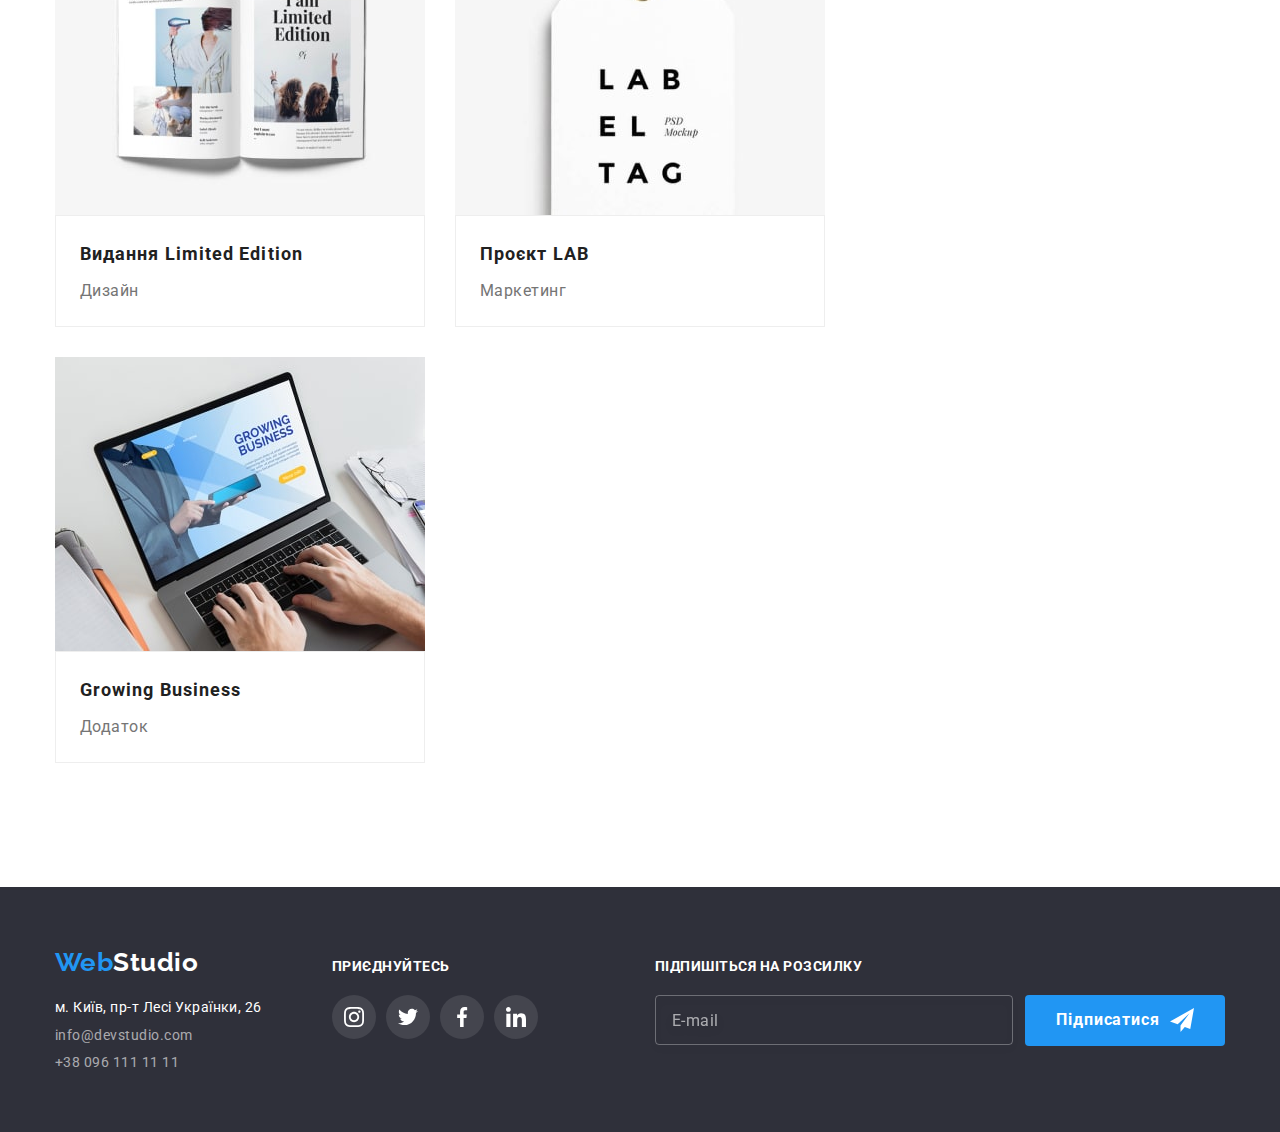
==== commit 68c4d8bf: "Update" ====
--- a/portfolio.html
+++ b/portfolio.html
@@ -10,7 +10,8 @@
     <link href="https://fonts.googleapis.com/css2?family=Raleway:wght@700&family=Roboto:wght@400;500;700;900&display=swap"
         rel="stylesheet">
     <link rel="stylesheet" href="https://cdnjs.cloudflare.com/ajax/libs/modern-normalize/1.1.0/modern-normalize.min.css">
-    <link rel="stylesheet" href="./css/styles.css"> 
+    <link rel="stylesheet" href="./css/styles.css">
+    <link rel="stylesheet" href="./css/main.min.css"> 
 </head>
 <body>
     <!--Шапка сайта-->
--- a/css/styles.css
+++ b/css/styles.css
@@ -1,4 +1,4 @@
-:root {
+ /* :root {
     --title-text-color: #212121;
     --body-color: #757575;
     --logo-first-part: #2196F3;
@@ -6,13 +6,13 @@
     --logo-second-part-down: #FFFFFF;
     --header-link-color: #212121;
     --link-color-focus: #2196F3;
-    --header-info-link-color: #757575;
+    --contact__link-color: #757575;
     --header-border: #ECECEC;
     --link-fill: #FFFFFF;
     --link-fill-second: #AFB1B8;
     --link-color: #2196F3;
     --footer-bg-color: #2F303A;
-    --footer-info-color: rgba(255, 255, 255, 0.6) ;
+    --footer-info-color: rgba(255, 255, 255, 0.6);
     --footer-address-link: #FFFFFF;
     --bg-color: #FFFFFF;
     --hero-title-color: #FFFFFF;
@@ -31,23 +31,34 @@
 * {
     box-sizing: border-box;
 }
+h2,
+h3,
+p {
+    margin-top: 0;
+    margin-bottom: 0;
+}
+img {
+    display: block;
+    max-width: 100%;
+    height: auto;
+}
+input {
+    outline: none;
+}
 body {
     background-color: var(--bg-color);
     color: var(--body-color);
     font-family: 'Roboto', sans-serif;
     letter-spacing: 0.03em;
 }
-h2, h3, p{
-    margin-top: 0;
-    margin-bottom: 0;
-}
-img {
-    display: block;
-    max-width: 100%;
-    height: auto;
-}
-input {
-    outline: none;
+.list {
+    margin: 0;
+    padding: 0;
+    list-style-type: none;
+} */
+.section {
+    padding-top: 94px;
+    padding-bottom: 94px;
 }
 .container {
     padding-left: 15px;
@@ -55,14 +66,24 @@
     margin-left: auto;
     margin-right: auto;
     width: 1200px;
-    /* outline: 2px solid tomato; */
-}
-.section {
-    padding-top: 94px;
-    padding-bottom: 94px;
-}
+}
+ .visually-hidden {
+    position: absolute;
+    white-space: nowrap;
+    width: 1px;
+    height: 1px;
+    overflow: hidden;
+    border: 0;
+    padding: 0;
+    clip: rect(0 0 0 0);
+    clip-path: inset(50%);
+    margin: -1px;
+} 
+
+
+
 .header {
-    background-color: var(--bg-color); 
+    background-color: var(--bg-color);
     align-items: center;
     border-bottom: 1px solid var(--header-border);
 }
@@ -71,7 +92,7 @@
     text-align: center;
     padding-top: 200px;
     padding-bottom: 200px;
-    background-image: linear-gradient(rgba(47, 48, 58, 0.4), rgba(47, 48, 58, 0.4)),url(../images/hero_image.jpg);
+    background-image: linear-gradient(rgba(47, 48, 58, 0.4), rgba(47, 48, 58, 0.4)), url(../images/hero_image.jpg);
     max-width: 1600px;
     height: 600px;
     margin-left: auto;
@@ -80,15 +101,14 @@
     background-position: center;
     background-repeat: no-repeat;
 }
-.list {
-    margin: 0;
-    padding: 0;
-    list-style-type: none;
-}   
-.logo-blue {
+
+
+/* Logo */
+
+.logo {
     color: var(--logo-first-part);
 }
-.logo-dark{
+.header__logo {
     color: var(--logo-second-part-top);
     text-decoration: none;
     font-family: 'Raleway', sans-serif;
@@ -96,10 +116,10 @@
     font-size: 26px;
     line-height: 1.19;
 }
-.logo-light {
+.footer__logo {
     color: var(--logo-second-part-down);
     text-decoration: none;
-    font-family: 'Raleway',sans-serif;
+    font-family: 'Raleway', sans-serif;
     font-weight: 700;
     font-size: 26px;
     line-height: 1.19;
@@ -108,27 +128,26 @@
     display: flex;
     align-items: center;
 }
-.header-nav {
-    display: flex;
-    align-items: center;
-}
-.header-site-nav {
+.header__nav {
+    display: flex;
+    align-items: center;
+}
+.site-nav {
     display: flex;
     margin-left: 93px;
 }
-.header-site-nav .item:not(:last-child){
+.site-nav__item:not(:last-child) {
     margin-right: 50px;
 }
-
-.header-site-nav .header-link {
-    color: var(--header-link-color); 
-}
-.header-site-nav .header-link:hover,
-.header-site-nav .header-link:focus {
+.site-nav__link {
+    color: var(--header-link-color);
+}
+.site-nav__link:hover,
+.site-nav__link:focus {
     color: var(--link-color-focus);
 }
-.header-link,
-.header-info-link{
+.site-nav__link,
+.contact__link {
     position: relative;
     font-weight: 500;
     font-size: 14px;
@@ -136,29 +155,29 @@
     letter-spacing: 0.02em;
     text-decoration: none;
     padding: 32px 0;
-    display: inline-block;  
+    display: inline-block;
     transition: color var(--transition-dur-and-func);
 }
-.header-info-nav {
+.contact {
     display: flex;
     margin-left: auto;
 }
-.header-info-nav .item:not(:first-child) {
+.contact__item:not(:first-child) {
     margin-left: 50px;
 }
-.header-info-nav .header-info-link{
-    color: var(--header-info-link-color);
+.contact__link {
+    color: var(--contact__link-color);
     fill: currentColor;
 }
-.header-info-nav .header-info-link:hover,
-.header-info-nav .header-info-link:focus {
+.contact__link:hover,
+.contact__link:focus {
     color: var(--link-color-focus);
 }
-.header-site-nav .header-link.current {
+.site-nav__link--current {
     color: var(--link-color-focus);
     opacity: 1;
 }
-.current::after {
+.site-nav__link--current::after {
     content: '';
     position: absolute;
     left: 0;
@@ -170,22 +189,21 @@
     background-color: var(--link-color);
     border-radius: 2px;
 }
-.header-info-nav .item{
+.contact__item {
     display: flex;
     margin-right: 10px;
 }
 
 /* header decoration */
 
-.header-info-link {
-    display: flex;
-    align-items: center;
-}
-.mail-link, 
-.phone-link {
+.contact__link {
+    display: flex;
+    align-items: center;
+}
+.contact__icon {
     margin-right: 10px;
 }
-.hero-title {
+.hero__title {
     color: var(--hero-title-color);
     text-transform: uppercase;
     font-weight: 900;
@@ -199,7 +217,7 @@
     text-align: center;
     width: 696px;
 }
-.button {
+.hero__button {
     color: var(--button-color);
     background-color: var(--button-bg-color);
     font-family: inherit;
@@ -214,8 +232,8 @@
     width: 216px;
     transition: background-color var(--transition-dur-and-func);
 }
-.button:hover,
-.button:focus {
+.hero__button:hover,
+.hero__button:focus {
     background-color: var(--buton-bg-color-focus);
     box-shadow: 0px 4px 4px rgba(0, 0, 0, 0.15);
     border-radius: 4px;
@@ -223,16 +241,18 @@
 
 /* Main */
 
+/* Features */
+
 .features {
     padding-bottom: 0;
 }
-.feature-list {
-    display: flex;
-}
-.feature-list .item {
+.feature {
+    display: flex;
+}
+.feature__item {
     width: 270px;
 }
-.item-bg {
+.feature__bg {
     padding: 0;
     width: 100%;
     height: 120px;
@@ -241,48 +261,49 @@
     justify-content: center;
     background-color: var(--team-bg-color);
     border-radius: 4px;
-    margin-bottom: 30px; 
-}
-.feature-icon {
+    margin-bottom: 30px;
+}
+.feature__icon {
     width: 70px;
     height: 70px;
     display: block;
 }
-.feature-list .item:not(:last-child) {
+.feature__item:not(:last-child) {
     margin-right: 30px;
 }
-.feature-list .title {
+.feature__title {
     text-transform: uppercase;
     font-weight: 700;
     font-size: 14px;
-    line-height: 1.14; 
-    margin-bottom: 10px;   
-}
-.feature-list .text {
+    line-height: 1.14;
+    margin-bottom: 10px;
+    color: var(--title-text-color);
+}
+.feature__text {
     font-weight: 400;
     font-size: 14px;
     line-height: 1.71;
 }
-.team {
-    background-color: var(--team-bg-color);
-}
-.work-list {
-    display: flex;
-}
-.work-list>.item {
+
+/* Work */
+
+.work__list {
+    display: flex;
+}
+.work__item {
     position: relative;
     width: 370px;
 }
-.work-list>.item:not(:last-child){
+.work__item:not(:last-child) {
     margin-right: 30px;
 }
-.work-title {
+.work__title {
     text-align: center;
     font-weight: 700;
     font-size: 36px;
     line-height: 1.17;
 }
-.work-img-bg-for-text {
+.work__bg {
     position: absolute;
     width: 370px;
     height: 70px;
@@ -292,7 +313,7 @@
     justify-content: center;
     align-items: center;
 }
-.work-text{
+.work__text {
     font-weight: 700;
     font-size: 14px;
     line-height: 1.14;
@@ -300,24 +321,30 @@
     text-transform: uppercase;
     color: var(--hero-title-color);
 }
-.team-list{
-    display: flex;
-}
-.team-list>.team-card:not(:last-child) {
-    margin-right: 30px;
-}
-.team-title {
+
+/* Team */
+
+.team {
+    background-color: var(--team-bg-color);
+}
+.team__title {
     font-weight: 700;
     font-size: 36px;
     line-height: 1.17;
     text-align: center;
 }
-.team-list-link{
+.team__list {
+    display: flex;
+}
+.team__item:not(:last-child) {
+    margin-right: 30px;
+}
+.team-card-social {
     display: flex;
     justify-content: space-between;
     margin: 0 auto;
 }
-.team-list-item-link {
+.team-card-social__link {
     display: flex;
     align-items: center;
     justify-content: center;
@@ -327,96 +354,85 @@
     fill: var(--link-fill-second);
     transition: fill var(--transition-dur-and-func), background-color var(--transition-dur-and-func);
 }
-.team-list-item-link:not(:last-child) {
+.team-card-social__link:not(:last-child) {
     margin-right: 10px;
 }
-.link-icon {
+.team-card-social__icon {
     width: 20px;
     height: 20px;
 }
-.team-list-item-link:hover,
-.team-list-item-link:focus{
+.team-card-social__link:hover,
+.team-card-social__link:focus {
     background-color: var(--link-color);
     fill: var(--link-fill);
 }
-.features-title, 
-.work-title, 
-.team-title,
-.client-title {
-    color: var(--title-text-color);
-    margin-bottom: 50px;
-}
-.client-title {
-    text-align: center;
-    font-weight: 700;
-    font-size: 36px;
-    line-height: 1.17;
-}
-.client-list-item {
-    display: flex;
-}
-.client-list-link {
-    display: flex;
-    justify-content: space-between;
-    margin: 0 auto;
-}
-.client-list-item-link {
-    display: flex;
-    align-items: center;
-    justify-content: center;
-    height: 92px;
-    width: 170px;
-    border: 1px solid var(--link-fill-second);
-    border-radius: 4px;
-    fill: var(--link-fill-second);
-    transition: fill var(--transition-dur-and-func), border-color var(--transition-dur-and-func);
-}
-.client-list-item-link:not(:last-child) {
-    margin-right: 30px;
-}
-.client-list-item-link .link-icon {
-    width: 106px;
-    height: 60px;
-}
-.client-list-item-link:hover,
-.client-list-item-link:focus {
-    border-color: var(--link-color-focus);
-    fill: var(--link-color-focus);
-}
-.visually-hidden {
-    position: absolute;
-    white-space: nowrap;
-    width: 1px;
-    height: 1px;
-    overflow: hidden;
-    border: 0;
-    padding: 0;
-    clip: rect(0 0 0 0);
-    clip-path: inset(50%);
-    margin: -1px;
-}
-.team-card {
+.team__item {
     background-color: var(--team-card-bg-color);
     display: block;
     width: 270px;
     box-shadow: 0px 1px 3px rgba(0, 0, 0, 0.12), 0px 1px 1px rgba(0, 0, 0, 0.14), 0px 2px 1px rgba(0, 0, 0, 0.2);
     border-radius: 0px 0px 4px 4px;
 }
-.team-card .title {
+.team-card__title {
     text-align: center;
     font-weight: 500;
     font-size: 16px;
     line-height: 1.19;
-}
-.team-position {
+    color: var(--title-text-color);
+}
+.team-card__text {
     text-align: center;
     font-size: 16px;
     line-height: 1.19;
     margin-top: 10px;
     margin-bottom: 16px;
 }
-.team-card-bottom-part {
+.team-card {
     padding: 30px 32px;
+}
+.features__title,
+.work__title,
+.team__title,
+.clients__title {
+    color: var(--title-text-color);
+    margin-bottom: 50px;
+}
+
+/* Clients */
+
+.clients__title {
+    text-align: center;
+    font-weight: 700;
+    font-size: 36px;
+    line-height: 1.17;
+}
+.clients__list {
+    display: flex;
+    justify-content: space-between;
+    margin: 0 auto;
+}
+.clients__link {
+    display: flex;
+    align-items: center;
+    justify-content: center;
+    height: 92px;
+    width: 170px;
+    border: 1px solid var(--link-fill-second);
+    border-radius: 4px;
+    fill: var(--link-fill-second);
+    transition: fill var(--transition-dur-and-func), border-color var(--transition-dur-and-func);
+}
+.clients__link:not(:last-child) {
+    margin-right: 30px;
+}
+.clients__icon {
+    width: 106px;
+    height: 60px;
+}
+.clients__link:hover,
+.clients__link:focus {
+    border-color: var(--link-color-focus);
+    fill: var(--link-color-focus);
 }
 .title {
     color: var(--title-text-color);
@@ -433,17 +449,17 @@
     font-style: normal;
     margin-top: 20px;
 }
-.address .item:not(:last-child) {
+.address__item:not(:last-child) {
     margin-bottom: 9px;
 }
-.address-link {
-    color: var(--footer-address-link) ;
+.address__link {
+    color: var(--footer-address-link);
     text-decoration: none;
     font-weight: 400;
     font-size: 14px;
     line-height: 1.17;
 }
-.footer-info {
+.address__contact {
     color: var(--footer-info-color);
     text-decoration: none;
     font-weight: 400;
@@ -452,11 +468,11 @@
     display: inline-block;
     transition: color var(--transition-dur-and-func);
 }
-.footer-info:hover,
-.footer-info:focus {
+.address__contact:hover,
+.address__contact:focus {
     color: var(--link-color-focus);
 }
-.footer{
+.footer {
     display: flex;
     align-items: baseline;
 }
@@ -464,12 +480,12 @@
     display: flex;
     align-items: baseline;
 }
-.footer-link {
+.footer-social {
     display: inline-block;
     align-items: baseline;
     margin-left: 70px;
 }
-.footer-link-title {
+.footer-social__title {
     color: var(--link-fill);
     text-transform: uppercase;
     font-weight: 700;
@@ -477,12 +493,12 @@
     line-height: 1.14;
     margin-bottom: 20px;
 }
-.footer-list-link {
+.footer-social__list {
     display: flex;
     justify-content: space-between;
     margin: 0 auto;
 }
-.footer-list-item-link {
+.footer-social__link {
     display: flex;
     align-items: center;
     justify-content: center;
@@ -493,25 +509,33 @@
     fill: var(--link-fill);
     transition: background-color var(--transition-dur-and-func);
 }
-.footer-list-link .item:not(:last-child) {
+.footer-social__item:not(:last-child) {
     margin-right: 10px;
 }
-.footer-list-item-link .link-icon {
+.footer-social__icon {
     width: 20px;
     height: 20px;
 }
-.footer-list-item-link:hover,
-.footer-list-item-link:focus {
+.footer-social__link:hover,
+.footer-social__link:focus {
     background-color: var(--link-color-focus);
     fill: var(--link-fill);
 }
-.footer-email-input {
+.footer-form-block {
     margin-left: auto;
 }
+.footer-form__title {
+    color: var(--link-fill);
+    text-transform: uppercase;
+    font-weight: 700;
+    font-size: 14px;
+    line-height: 1.14;
+    margin-bottom: 20px;
+}
 .footer-form {
     display: flex;
 }
-.footer-input {
+.footer-form__input {
     font-weight: 400;
     font-size: 16px;
     line-height: 1.25;
@@ -525,14 +549,14 @@
     color: var(--bg-color);
     display: flex;
 }
-.footer-input::placeholder {
+.footer-form__input::placeholder {
     font-weight: 400;
     font-size: 16px;
     line-height: 1.25;
     letter-spacing: 0.03em;
     color: rgba(255, 255, 255, 0.6);
 }
-.button-footer-submit {
+.footer-form__button {
     font-weight: 700;
     font-size: 16px;
     line-height: 1.88;
@@ -551,27 +575,30 @@
     font-family: inherit;
     transition: background-color var(--transition-dur-and-func), box-shadow var(--transition-dur-and-func);
 }
-.button-footer-submit:hover,
-.button-footer-submit:focus {
+.footer-form__button:hover,
+.footer-form__button:focus {
     background-color: var(--buton-bg-color-focus);
     box-shadow: 0px 4px 4px rgba(0, 0, 0, 0.15);
 }
-.footer-icon-send {
+.footer-form__icon {
     fill: var(--button-color);
     margin-left: 10px;
 }
 
-/* Portfolio */
-
-.filter-list {
-    display: flex;
-    justify-content:center;
-}
-.filter-list .item:not(:last-child) {
+/*////////////// Portfolio //////////////*/
+
+
+/* Filter */
+
+.filter__list {
+    display: flex;
+    justify-content: center;
+}
+.filter__item:not(:last-child) {
     margin-right: 8px;
 }
-.button-filter {
-    color: var(--button-filter-color) ;
+.filter__button {
+    color: var(--button-filter-color);
     background-color: var(--button-filter-bg-color);
     font-family: inherit;
     font-weight: 500;
@@ -583,54 +610,58 @@
     padding: 6px 22px;
     transition: color var(--transition-dur-and-func), background-color var(--transition-dur-and-func), box-shadow var(--transition-dur-and-func);
 }
-.button-filter:hover,
-.button-filter:focus {
+.filter__button:hover,
+.filter__button:focus {
     color: var(--button-filter-focus);
     background-color: var(--link-color-focus);
     box-shadow: 0px 3px 1px rgba(0, 0, 0, 0.1), 0px 1px 2px rgba(0, 0, 0, 0.08), 0px 2px 2px rgba(0, 0, 0, 0.12);
 }
-.portfolio-list {
+
+/* Cards */
+
+.cards {
     margin-top: 50px;
     display: flex;
     flex-wrap: wrap;
     margin-right: -30px;
     margin-bottom: -30px;
 }
-.portfolio-list .item {
+.cards__item {
     width: 370px;
     margin-right: 30px;
-    margin-bottom: 30px; 
-}
-.portfolio-list-link:hover,
-.portfolio-list-link:focus {
+    margin-bottom: 30px;
+}
+.cards__link:hover,
+.cards__link:focus {
     box-shadow: 0px 1px 1px rgba(0, 0, 0, 0.12),
-    0px 4px 4px rgba(0, 0, 0, 0.06),
-    1px 4px 6px rgba(0, 0, 0, 0.16);
-}
-.portfolio-list-link {
+        0px 4px 4px rgba(0, 0, 0, 0.06),
+        1px 4px 6px rgba(0, 0, 0, 0.16);
+}
+.cards__link {
     text-decoration: none;
     display: inline-block;
     transition: box-shadow var(--transition-dur-and-func);
 }
-.portfolio-list .title{
+.cards__title {
     font-weight: 700;
     font-size: 18px;
     line-height: 2;
     letter-spacing: 0.06em;
-}
-.portfolio-card-border p {
-   color:var(--body-color);
+    color: var(--title-text-color);
+}
+.cards__text {
+    color: var(--body-color);
     font-weight: 400;
     font-size: 16px;
     line-height: 1.88;
     margin-top: 4px;
 }
-.portfolio-list-img-wrapper {
+.cards__wrapper {
     position: relative;
     overflow: hidden;
 }
-.portfolio-overlay {
-    position: absolute ;
+.cards__overlay {
+    position: absolute;
     top: 0;
     left: 0;
     height: 100%;
@@ -646,11 +677,11 @@
     transform: translateY(100%);
     transition: transform var(--transition-dur-and-func);
 }
-.portfolio-list-link:hover .portfolio-overlay,
-.portfolio-list-link:focus .portfolio-overlay {
+.cards__link:hover .cards__overlay,
+.cards__link:focus .cards__overlay {
     transform: translateY(0%);
 }
-.portfolio-card-border {
+.cards__border {
     width: 370px;
     padding: 20px 24px;
     border: 1px solid var(--portfolio-card-border);
@@ -669,7 +700,7 @@
     opacity: 1;
     transition: opacity var(--transition-dur-and-func), visibility var(--transition-dur-and-func);
 }
-.backdrop.is-hidden {
+.backdrop--hidden {
     visibility: hidden;
     opacity: 0;
     pointer-events: none;
@@ -687,7 +718,7 @@
     box-shadow: 0px 1px 3px rgba(0, 0, 0, 0.12), 0px 1px 1px rgba(0, 0, 0, 0.14), 0px 2px 1px rgba(0, 0, 0, 0.2);
     border-radius: 4px;
 }
-.button-modal-close {
+.modal__button {
     position: absolute;
     top: 8px;
     right: 8px;
@@ -704,19 +735,21 @@
     fill: var(--logo-second-part-top);
     transition: fill var(--transition-dur-and-func);
 }
-.button-modal-close:focus,
-.button-modal-close:hover{
+.modal__button:focus,
+.modal__button:hover {
     fill: var(--button-bg-color);
 }
-.modal-exit {
+.modal__icon {
     width: 18px;
     height: 18px;
-    
-}
+}
+
+/* Form */
+
 .form {
     width: 448px;
 }
-.form-title {
+.form__title {
     font-weight: 700;
     font-size: 20px;
     line-height: 1.15;
@@ -726,27 +759,23 @@
     justify-content: center;
     margin-bottom: 12px;
 }
-.form-field {
+.form__field {
     display: flex;
     flex-direction: column;
     margin-bottom: 10px;
 }
-.form-field-feedback {
-    display: flex;
-    flex-direction: column;
-}
-.form-field-checkbox {
-    display: flex;
-    flex-direction: column;
-}
-.form-label {
+.form__label {
     font-weight: 400;
     font-size: 12px;
     line-height: 1.17;
     letter-spacing: 0.01em;
     color: var(--body-color);
 }
-.form-input {
+.form__icon-place {
+    position: relative;
+    fill: var(--button-filter-color);
+}
+.form__input {
     margin-top: 4px;
     height: 40px;
     width: 100%;
@@ -754,13 +783,28 @@
     border: 1px solid rgba(33, 33, 33, 0.2);
     border-radius: 4px;
     transition: border-color var(--transition-dur-and-func);
-    
-}
-.form-input:focus,
-.comment:focus{
+}
+.form__icon {
+    position: absolute;
+    top: 50%;
+    left: 12px;
+    width: 18px;
+    height: 18px;
+    transform: translateY(-50%);
+    transition: fill var(--transition-dur-and-func);
+}
+.form__input:focus+.form__icon {
+    fill: var(--link-color);
+}
+.form__input:focus,
+.feedback__text:focus {
     border-color: var(--button-bg-color);
 }
-.comment {
+.feedback {
+    display: flex;
+    flex-direction: column;
+}
+.feedback__text {
     margin-top: 4px;
     height: 120px;
     width: 100%;
@@ -771,56 +815,20 @@
     letter-spacing: 0.01em;
     padding: 12px 16px;
     border: 1px solid rgba(33, 33, 33, 0.2);
-    border-radius: 4px; 
+    border-radius: 4px;
     outline: none;
     transition: border-color var(--transition-dur-and-func);
 }
-.comment::placeholder {
+.feedback__text::placeholder {
     color: rgba(117, 117, 117, 0.5);
 }
-.button-submit {
-    font-weight: 700;
-    font-size: 16px;
-    line-height: 1.88;
-    letter-spacing: 0.06em;
-    border: none;
-    padding: 10px 32px;
-    width: 200px;
-    box-shadow: 0px 4px 4px rgba(0, 0, 0, 0.15);
-    border-radius: 4px;
-    margin: 0 auto;
-    display: block;
-    cursor: pointer;
-    color: var(--button-color);
-    background-color: var(--button-bg-color);
-    font-family: inherit;
-    transition: background-color var(--transition-dur-and-func);
-}
-.button-submit:hover,
-.button-submit:focus {
-    background-color: var(--buton-bg-color-focus);
-}
-.form-icon {
-    position: absolute;
-    top:50%;
-    left: 12px;
-    width: 18px;
-    height: 18px;
-    transform: translateY(-50%);
-    transition: fill var(--transition-dur-and-func);
-}
-.form-icon-position {
-    position: relative;
-    fill: var(--button-filter-color);
-}
-.form-input:focus+.form-icon {
-    fill: var(--link-color);
-}
 .checkbox {
+    display: flex;
+    flex-direction: column;
     margin-top: 20px;
     margin-bottom: 30px;
 }
-.label {
+.checkbox__label {
     font-weight: 400;
     font-size: 14px;
     line-height: 1.71;
@@ -828,7 +836,7 @@
     align-items: center;
     justify-content: center;
 }
-.checkbox-input {
+.checkbox__input {
     position: absolute;
     width: 1px;
     height: 1px;
@@ -842,14 +850,7 @@
     transition: filter var(--transition-dur-and-func);
     transition: box-shadow var(--transition-dur-and-func);
 }
-.form-checkbox-policy {
-    font-weight: 400;
-    font-size: 14px;
-    line-height: 1.17;
-    color: var(--link-color);
-}
-.icon {
-    
+.checkbox__icon {
     width: 16px;
     height: 15px;
     fill: #ffffff;
@@ -857,11 +858,39 @@
     border-radius: 2px;
     border: 2px solid var(--button-filter-color);
 }
-.checkbox-input:checked + .icon {
+.checkbox__input:checked+.checkbox__icon {
     background-color: var(--button-bg-color);
     border-color: var(--button-bg-color);
     filter: drop-shadow(0px 4px 4px rgba(0, 0, 0, 0.25));
 }
-.checkbox-input:focus + .icon {
+.checkbox__input:focus+.checkbox__icon {
     box-shadow: 0 0 0 2px rgba(0, 0, 255, 0.5);
+}
+.checkbox__policy {
+    font-weight: 400;
+    font-size: 14px;
+    line-height: 1.17;
+    color: var(--link-color);
+}
+.form__button {
+    font-weight: 700;
+    font-size: 16px;
+    line-height: 1.88;
+    letter-spacing: 0.06em;
+    border: none;
+    padding: 10px 32px;
+    width: 200px;
+    box-shadow: 0px 4px 4px rgba(0, 0, 0, 0.15);
+    border-radius: 4px;
+    margin: 0 auto;
+    display: block;
+    cursor: pointer;
+    color: var(--button-color);
+    background-color: var(--button-bg-color);
+    font-family: inherit;
+    transition: background-color var(--transition-dur-and-func);
+}
+.form__button:hover,
+.form__button:focus {
+    background-color: var(--buton-bg-color-focus);
 }--- a/css/main.min.css
+++ b/css/main.min.css
@@ -0,0 +1 @@
+:root{--title-text-color: #212121;--body-color: #757575;--logo-first-part: #2196F3;--logo-second-part-top: #000000;--logo-second-part-down: #FFFFFF;--header-link-color: #212121;--link-color-focus: #2196F3;--contact__link-color: #757575;--header-border: #ECECEC;--link-fill: #FFFFFF;--link-fill-second: #AFB1B8;--link-color: #2196F3;--footer-bg-color: #2F303A;--footer-info-color: rgba(255, 255, 255, 0.6);--footer-address-link: #FFFFFF;--bg-color: #FFFFFF;--hero-title-color: #FFFFFF;--hero-bg-color: #2F303A;--team-bg-color: #F5F4FA;--team-card-bg-color: #FFFFFF;--button-color: #FFFFFF;--button-bg-color: #2196F3;--buton-bg-color-focus: #188CE8;--button-filter-color: #212121;--button-filter-bg-color: #F5F4FA;--button-filter-focus: #FFFFFF;--portfolio-card-border: #EEEEEE;--transition-dur-and-func: 250ms cubic-bezier(0.4, 0, 0.2, 1)}*{box-sizing:border-box}h2,h3,p{margin-top:0;margin-bottom:0}img{display:block;max-width:100%;height:auto}input{outline:none}body{background-color:var(--bg-color);color:var(--body-color);font-family:"Roboto",sans-serif;letter-spacing:.03em}.list{margin:0;padding:0;list-style-type:none}/*# sourceMappingURL=main.min.css.map */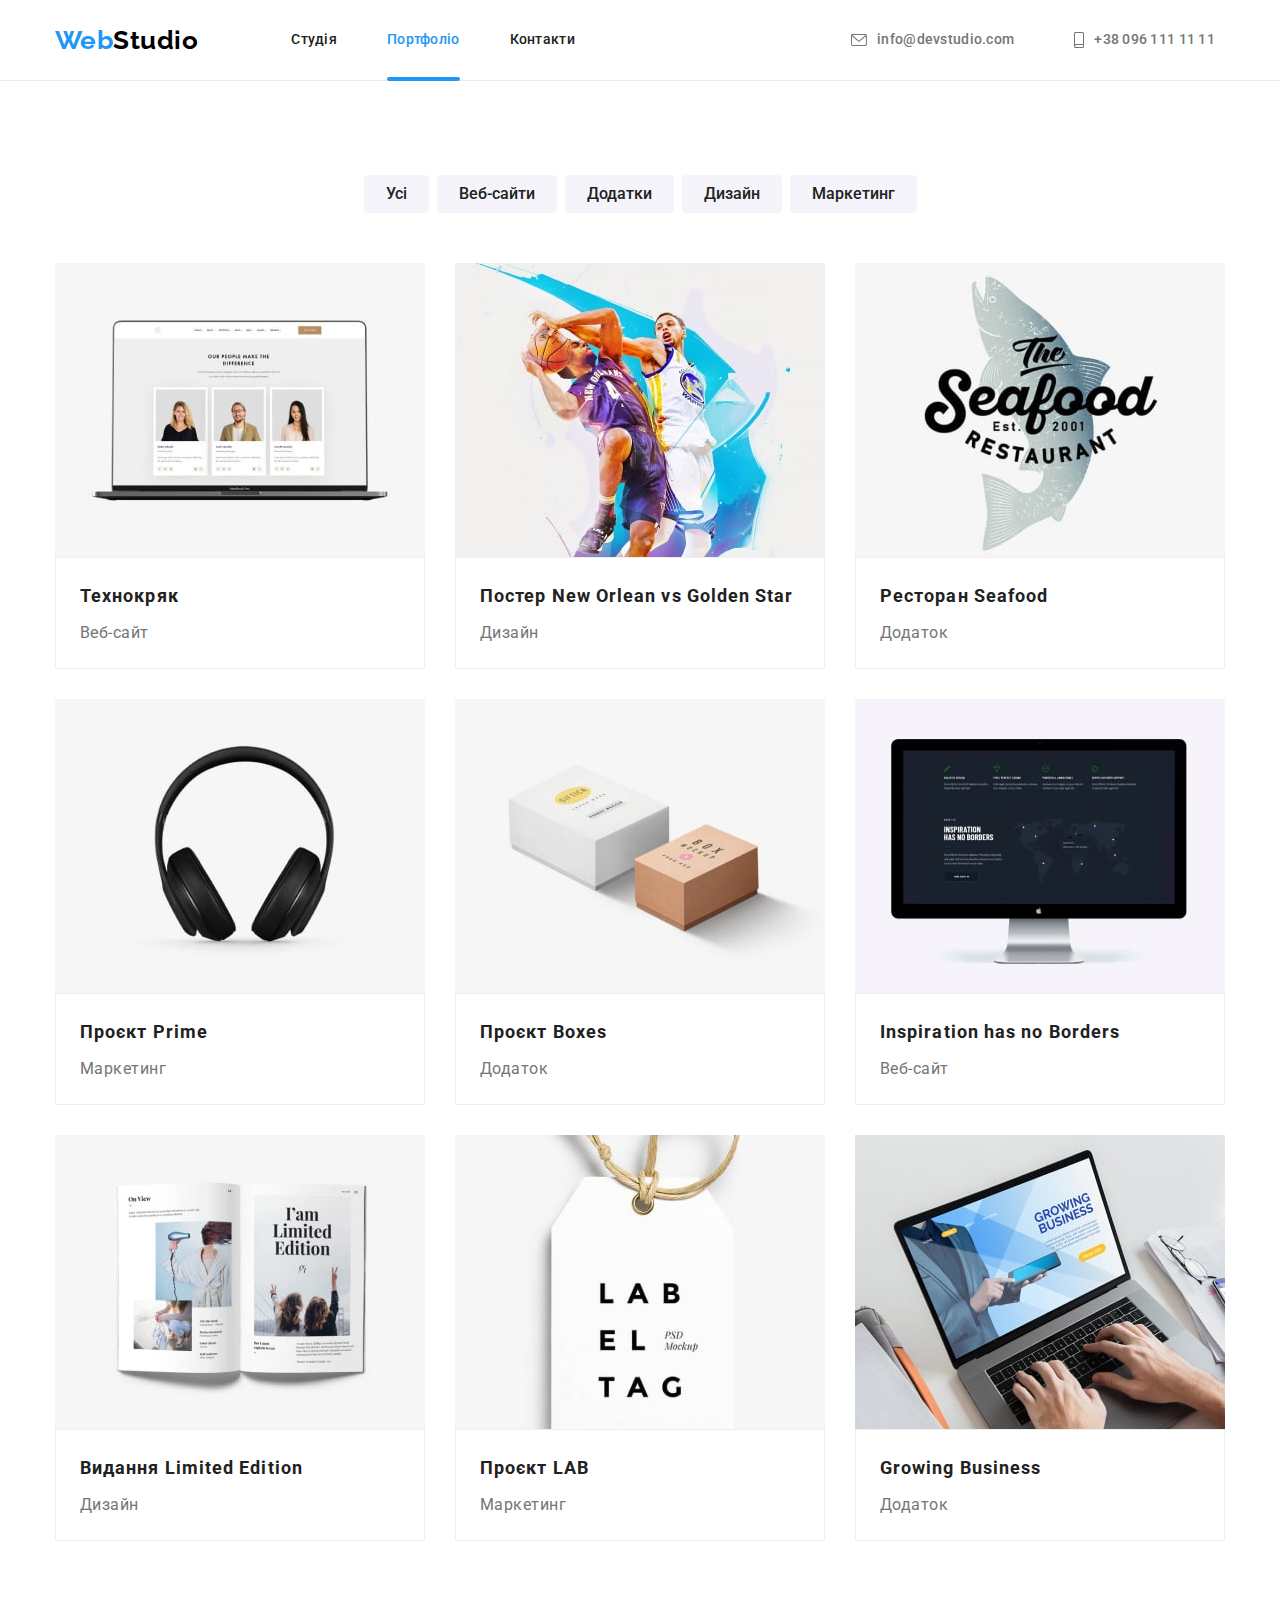
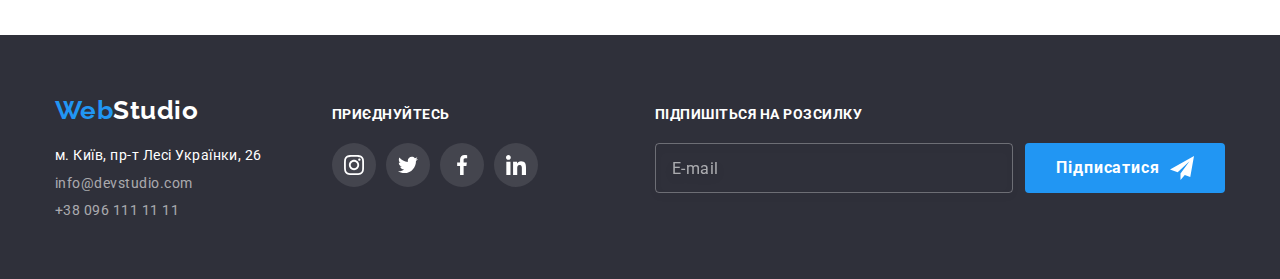
==== commit 4d6814e5: "Update" ====
--- a/portfolio.html
+++ b/portfolio.html
@@ -10,9 +10,8 @@
     <link href="https://fonts.googleapis.com/css2?family=Raleway:wght@700&family=Roboto:wght@400;500;700;900&display=swap"
         rel="stylesheet">
     <link rel="stylesheet" href="https://cdnjs.cloudflare.com/ajax/libs/modern-normalize/1.1.0/modern-normalize.min.css">
-    <link rel="stylesheet" href="./css/styles.css">
-    <link rel="stylesheet" href="./css/main.min.css"> 
-</head>
+    <link rel="stylesheet" href="./css/main.min.css">
+    </head>
 <body>
     <!--Шапка сайта-->
     <header class="header">
--- a/css/main.min.css
+++ b/css/main.min.css
@@ -1 +1 @@
-:root{--title-text-color: #212121;--body-color: #757575;--logo-first-part: #2196F3;--logo-second-part-top: #000000;--logo-second-part-down: #FFFFFF;--header-link-color: #212121;--link-color-focus: #2196F3;--contact__link-color: #757575;--header-border: #ECECEC;--link-fill: #FFFFFF;--link-fill-second: #AFB1B8;--link-color: #2196F3;--footer-bg-color: #2F303A;--footer-info-color: rgba(255, 255, 255, 0.6);--footer-address-link: #FFFFFF;--bg-color: #FFFFFF;--hero-title-color: #FFFFFF;--hero-bg-color: #2F303A;--team-bg-color: #F5F4FA;--team-card-bg-color: #FFFFFF;--button-color: #FFFFFF;--button-bg-color: #2196F3;--buton-bg-color-focus: #188CE8;--button-filter-color: #212121;--button-filter-bg-color: #F5F4FA;--button-filter-focus: #FFFFFF;--portfolio-card-border: #EEEEEE;--transition-dur-and-func: 250ms cubic-bezier(0.4, 0, 0.2, 1)}*{box-sizing:border-box}h2,h3,p{margin-top:0;margin-bottom:0}img{display:block;max-width:100%;height:auto}input{outline:none}body{background-color:var(--bg-color);color:var(--body-color);font-family:"Roboto",sans-serif;letter-spacing:.03em}.list{margin:0;padding:0;list-style-type:none}/*# sourceMappingURL=main.min.css.map */+:root{--title-text-color: #212121;--body-color: #757575;--logo-first-part: #2196F3;--logo-second-part-top: #000000;--logo-second-part-down: #FFFFFF;--header-link-color: #212121;--link-color-focus: #2196F3;--contact__link-color: #757575;--header-border: #ECECEC;--link-fill: #FFFFFF;--link-fill-second: #AFB1B8;--link-color: #2196F3;--footer-bg-color: #2F303A;--footer-info-color: rgba(255, 255, 255, 0.6);--footer-address-link: #FFFFFF;--bg-color: #FFFFFF;--hero-title-color: #FFFFFF;--hero-bg-color: #2F303A;--team-bg-color: #F5F4FA;--team-card-bg-color: #FFFFFF;--button-color: #FFFFFF;--button-bg-color: #2196F3;--buton-bg-color-focus: #188CE8;--button-filter-color: #212121;--button-filter-bg-color: #F5F4FA;--button-filter-focus: #FFFFFF;--portfolio-card-border: #EEEEEE;--transition-dur-and-func: 250ms cubic-bezier(0.4, 0, 0.2, 1)}.visually-hidden{position:absolute;white-space:nowrap;width:1px;height:1px;overflow:hidden;border:0;padding:0;clip:rect(0 0 0 0);clip-path:inset(50%);margin:-1px}*{box-sizing:border-box}h2,h3,p{margin-top:0;margin-bottom:0}img{display:block;max-width:100%;height:auto}input{outline:none}body{background-color:var(--bg-color);color:var(--body-color);font-family:"Roboto",sans-serif;letter-spacing:.03em}.list{margin:0;padding:0;list-style-type:none}.section{padding-top:94px;padding-bottom:94px}.container{padding-left:15px;padding-right:15px;margin-left:auto;margin-right:auto;width:1200px}.modal__button{position:absolute;top:8px;right:8px;background-color:rgba(0,0,0,0);width:30px;height:30px;border:1px solid rgba(0,0,0,.1);cursor:pointer;padding:0;border-radius:50%;display:flex;justify-content:center;align-items:center;fill:var(--logo-second-part-top);transition:fill var(--transition-dur-and-func)}.modal__button:focus,.modal__button:hover{fill:var(--button-bg-color)}.modal__icon{width:18px;height:18px}.features__title,.work__title,.team__title,.clients__title{color:var(--title-text-color);margin-bottom:50px}.work__title{text-align:center;font-weight:700;font-size:36px;line-height:1.17}.team__title{font-weight:700;font-size:36px;line-height:1.17;text-align:center}.clients__title{text-align:center;font-weight:700;font-size:36px;line-height:1.17}.logo{color:var(--logo-first-part)}.backdrop{position:fixed;top:0;left:0;width:100%;height:100%;background-color:rgba(0,0,0,.2);z-index:100;opacity:1;transition:opacity var(--transition-dur-and-func),visibility var(--transition-dur-and-func)}.backdrop--hidden{visibility:hidden;opacity:0;pointer-events:none}.modal{position:absolute;top:50%;left:50%;transform:translate(-50%, -50%);min-width:528px;min-height:581px;padding:40px;background-color:var(--bg-color);box-shadow:0px 1px 3px rgba(0,0,0,.12),0px 1px 1px rgba(0,0,0,.14),0px 2px 1px rgba(0,0,0,.2);border-radius:4px}.form{width:448px}.form__title{font-weight:700;font-size:20px;line-height:1.15;letter-spacing:.03em;color:var(--title-text-color);display:flex;justify-content:center;margin-bottom:12px}.form__field{display:flex;flex-direction:column;margin-bottom:10px}.form__label{font-weight:400;font-size:12px;line-height:1.17;letter-spacing:.01em;color:var(--body-color)}.form__icon-place{position:relative;fill:var(--button-filter-color)}.form__input{margin-top:4px;height:40px;width:100%;padding:12px 42px;border:1px solid rgba(33,33,33,.2);border-radius:4px;transition:border-color var(--transition-dur-and-func)}.form__input:focus{border-color:var(--button-bg-color)}.form__input:focus+.form__icon{fill:var(--link-color)}.form__icon{position:absolute;top:50%;left:12px;width:18px;height:18px;transform:translateY(-50%);transition:fill var(--transition-dur-and-func)}.feedback{display:flex;flex-direction:column}.feedback__text{margin-top:4px;height:120px;width:100%;resize:none;font-weight:400;font-size:12px;line-height:1.17;letter-spacing:.01em;padding:12px 16px;border:1px solid rgba(33,33,33,.2);border-radius:4px;outline:none;transition:border-color var(--transition-dur-and-func)}.feedback__text:focus{border-color:var(--button-bg-color)}.feedback__text::placeholder{color:rgba(117,117,117,.5)}.checkbox{display:flex;flex-direction:column;margin-top:20px;margin-bottom:30px}.checkbox__label{font-weight:400;font-size:14px;line-height:1.71;display:flex;align-items:center;justify-content:center}.checkbox__input{position:absolute;width:1px;height:1px;overflow:hidden;border:0;padding:0;clip:rect(0 0 0 0);margin:-1px;transition:background-color var(--transition-dur-and-func);transition:border-color var(--transition-dur-and-func);transition:filter var(--transition-dur-and-func);transition:box-shadow var(--transition-dur-and-func)}.checkbox__input:checked+.checkbox__icon{background-color:var(--button-bg-color);border-color:var(--button-bg-color);filter:drop-shadow(0px 4px 4px rgba(0, 0, 0, 0.25))}.checkbox__input:focus+.checkbox__icon{box-shadow:0 0 0 2px rgba(0,0,255,.5)}.checkbox__icon{width:16px;height:15px;fill:#fff;margin-right:7px;border-radius:2px;border:2px solid var(--button-filter-color)}.checkbox__policy{font-weight:400;font-size:14px;line-height:1.17;color:var(--link-color)}.form__button{font-weight:700;font-size:16px;line-height:1.88;letter-spacing:.06em;border:none;padding:10px 32px;width:200px;box-shadow:0px 4px 4px rgba(0,0,0,.15);border-radius:4px;margin:0 auto;display:block;cursor:pointer;color:var(--button-color);background-color:var(--button-bg-color);font-family:inherit;transition:background-color var(--transition-dur-and-func)}.form__button:hover,.form__button:focus{background-color:var(--buton-bg-color-focus)}.header{background-color:var(--bg-color);align-items:center;border-bottom:1px solid var(--header-border)}.header__logo{color:var(--logo-second-part-top);text-decoration:none;font-family:"Raleway",sans-serif;font-weight:700;font-size:26px;line-height:1.19}.main-nav{display:flex;align-items:center}.header__nav{display:flex;align-items:center}.site-nav{display:flex;margin-left:93px}.site-nav__item:not(:last-child){margin-right:50px}.site-nav__link{color:var(--header-link-color)}.site-nav__link:hover,.site-nav__link:focus{color:var(--link-color-focus)}.site-nav__link,.contact__link{position:relative;font-weight:500;font-size:14px;line-height:1.14;letter-spacing:.02em;text-decoration:none;padding:32px 0;display:inline-block;transition:color var(--transition-dur-and-func)}.contact{display:flex;margin-left:auto}.contact__link{display:flex;align-items:center;color:var(--contact__link-color);fill:currentColor}.contact__link:hover,.contact__link:focus{color:var(--link-color-focus)}.site-nav__link--current{color:var(--link-color-focus);opacity:1}.site-nav__link--current::after{content:"";position:absolute;left:0;bottom:-1px;width:100%;height:4px;display:block;background-color:var(--link-color);border-radius:2px}.contact__item{display:flex;margin-right:10px}.contact__item:not(:first-child){margin-left:50px}.contact__icon{margin-right:10px}.hero{background-color:var(--hero-bg-color);text-align:center;padding-top:200px;padding-bottom:200px;background-image:linear-gradient(rgba(47, 48, 58, 0.4), rgba(47, 48, 58, 0.4)),url(../images/hero_image.jpg);max-width:1600px;height:600px;margin-left:auto;margin-right:auto;background-size:cover;background-position:center;background-repeat:no-repeat}.hero__title{color:var(--hero-title-color);text-transform:uppercase;font-weight:900;font-size:44px;line-height:1.36;letter-spacing:.06em;margin-top:0;margin-bottom:30px;margin-left:auto;margin-right:auto;text-align:center;width:696px}.hero__button{color:var(--button-color);background-color:var(--button-bg-color);font-family:inherit;font-weight:700;font-size:16px;line-height:1.88;cursor:pointer;border:none;box-shadow:0px 4px 4px rgba(0,0,0,.15);border-radius:4px;padding:10px 32px;width:216px;transition:background-color var(--transition-dur-and-func)}.hero__button:hover,.hero__button:focus{background-color:var(--buton-bg-color-focus);box-shadow:0px 4px 4px rgba(0,0,0,.15);border-radius:4px}.features{padding-bottom:0}.feature{display:flex}.feature__item{width:270px}.feature__bg{padding:0;width:100%;height:120px;display:flex;align-items:center;justify-content:center;background-color:var(--team-bg-color);border-radius:4px;margin-bottom:30px}.feature__icon{width:70px;height:70px;display:block}.feature__item:not(:last-child){margin-right:30px}.feature__title{text-transform:uppercase;font-weight:700;font-size:14px;line-height:1.14;margin-bottom:10px;color:var(--title-text-color)}.feature__text{font-weight:400;font-size:14px;line-height:1.71}.work__list{display:flex}.work__item{position:relative;width:370px}.work__item:not(:last-child){margin-right:30px}.work__bg{position:absolute;width:370px;height:70px;bottom:0px;background:rgba(47,48,58,.8);display:flex;justify-content:center;align-items:center}.work__text{font-weight:700;font-size:14px;line-height:1.14;letter-spacing:.03em;text-transform:uppercase;color:var(--hero-title-color)}.team{background-color:var(--team-bg-color)}.team__list{display:flex}.team__item:not(:last-child){margin-right:30px}.team-card-social{display:flex;justify-content:space-between;margin:0 auto}.team-card-social__link{display:flex;align-items:center;justify-content:center;height:44px;width:44px;border-radius:50%;fill:var(--link-fill-second);transition:fill var(--transition-dur-and-func),background-color var(--transition-dur-and-func)}.team-card-social__link:not(:last-child){margin-right:10px}.team-card-social__link:hover,.team-card-social__link:focus{background-color:var(--link-color);fill:var(--link-fill)}.team-card-social__icon{width:20px;height:20px}.team__item{background-color:var(--team-card-bg-color);display:block;width:270px;box-shadow:0px 1px 3px rgba(0,0,0,.12),0px 1px 1px rgba(0,0,0,.14),0px 2px 1px rgba(0,0,0,.2);border-radius:0px 0px 4px 4px}.team-card__title{text-align:center;font-weight:500;font-size:16px;line-height:1.19;color:var(--title-text-color)}.team-card__text{text-align:center;font-size:16px;line-height:1.19;margin-top:10px;margin-bottom:16px}.team-card{padding:30px 32px}.clients__list{display:flex;justify-content:space-between;margin:0 auto}.clients__link{display:flex;align-items:center;justify-content:center;height:92px;width:170px;border:1px solid var(--link-fill-second);border-radius:4px;fill:var(--link-fill-second);transition:fill var(--transition-dur-and-func),border-color var(--transition-dur-and-func)}.clients__link:hover,.clients__link:focus{border-color:var(--link-color-focus);fill:var(--link-color-focus)}.clients__link:not(:last-child){margin-right:30px}.clients__icon{width:106px;height:60px}.footer{background-color:var(--footer-bg-color);padding-top:60px;padding-bottom:60px}.footer__logo{color:var(--logo-second-part-down);text-decoration:none;font-family:"Raleway",sans-serif;font-weight:700;font-size:26px;line-height:1.19}.address{font-style:normal;margin-top:20px}.address__item:not(:last-child){margin-bottom:9px}.address__link{color:var(--footer-address-link);text-decoration:none;font-weight:400;font-size:14px;line-height:1.17}.address__contact{color:var(--footer-info-color);text-decoration:none;font-weight:400;font-size:14px;line-height:1.17;display:inline-block;transition:color var(--transition-dur-and-func)}.address__contact:hover,.address__contact:focus{color:var(--link-color-focus)}.footer{display:flex;align-items:baseline}.footer-block{display:flex;align-items:baseline}.footer-social{display:inline-block;align-items:baseline;margin-left:70px}.footer-social__title{color:var(--link-fill);text-transform:uppercase;font-weight:700;font-size:14px;line-height:1.14;margin-bottom:20px}.footer-social__list{display:flex;justify-content:space-between;margin:0 auto}.footer-social__link{display:flex;align-items:center;justify-content:center;height:44px;width:44px;border-radius:50%;background-color:rgba(255,255,255,.1);fill:var(--link-fill);transition:background-color var(--transition-dur-and-func)}.footer-social__link:hover,.footer-social__link:focus{background-color:var(--link-color-focus);fill:var(--link-fill)}.footer-social__item:not(:last-child){margin-right:10px}.footer-social__icon{width:20px;height:20px}.footer-form-block{margin-left:auto}.footer-form__title{color:var(--link-fill);text-transform:uppercase;font-weight:700;font-size:14px;line-height:1.14;margin-bottom:20px}.footer-form{display:flex}.footer-form__input{font-weight:400;font-size:16px;line-height:1.25;width:358px;height:50px;padding:15px 0px 15px 16px;border:1px solid rgba(255,255,255,.3);filter:drop-shadow(0px 4px 4px rgba(0, 0, 0, 0.15));border-radius:4px;background-color:rgba(0,0,0,0);color:var(--bg-color);display:flex}.footer-form__input::placeholder{font-weight:400;font-size:16px;line-height:1.25;letter-spacing:.03em;color:rgba(255,255,255,.6)}.footer-form__button{font-weight:700;font-size:16px;line-height:1.88;letter-spacing:.06em;border:none;padding:10px 28px;width:200px;border-radius:4px;margin-left:12px;cursor:pointer;display:flex;align-items:center;justify-content:center;color:var(--button-color);background-color:var(--button-bg-color);font-family:inherit;transition:background-color var(--transition-dur-and-func),box-shadow var(--transition-dur-and-func)}.footer-form__button:hover,.footer-form__button:focus{background-color:var(--buton-bg-color-focus);box-shadow:0px 4px 4px rgba(0,0,0,.15)}.footer-form__icon{fill:var(--button-color);margin-left:10px}.filter__list{display:flex;justify-content:center}.filter__item:not(:last-child){margin-right:8px}.filter__button{color:var(--button-filter-color);background-color:var(--button-filter-bg-color);font-family:inherit;font-weight:500;font-size:16px;line-height:1.63;cursor:pointer;border-radius:4px;border:none;padding:6px 22px;transition:color var(--transition-dur-and-func),background-color var(--transition-dur-and-func),box-shadow var(--transition-dur-and-func)}.filter__button:hover,.filter__button:focus{color:var(--button-filter-focus);background-color:var(--link-color-focus);box-shadow:0px 3px 1px rgba(0,0,0,.1),0px 1px 2px rgba(0,0,0,.08),0px 2px 2px rgba(0,0,0,.12)}.cards{margin-top:50px;display:flex;flex-wrap:wrap;margin-right:-30px;margin-bottom:-30px}.cards__item{width:370px;margin-right:30px;margin-bottom:30px}.cards__link{text-decoration:none;display:inline-block;transition:box-shadow var(--transition-dur-and-func)}.cards__link:hover,.cards__link:focus{box-shadow:0px 1px 1px rgba(0,0,0,.12),0px 4px 4px rgba(0,0,0,.06),1px 4px 6px rgba(0,0,0,.16)}.cards__link:hover .cards__overlay,.cards__link:focus .cards__overlay{transform:translateY(0%)}.cards__title{font-weight:700;font-size:18px;line-height:2;letter-spacing:.06em;color:var(--title-text-color)}.cards__text{color:var(--body-color);font-weight:400;font-size:16px;line-height:1.88;margin-top:4px}.cards__wrapper{position:relative;overflow:hidden}.cards__overlay{position:absolute;top:0;left:0;height:100%;width:100%;color:var(--hero-title-color);background-color:rgba(33,150,243,.9);font-weight:400;font-size:18px;line-height:1.55;letter-spacing:.03em;padding:63px 24px;overflow:auto;transform:translateY(100%);transition:transform var(--transition-dur-and-func)}.cards__border{width:370px;padding:20px 24px;border:1px solid var(--portfolio-card-border)}/*# sourceMappingURL=main.min.css.map */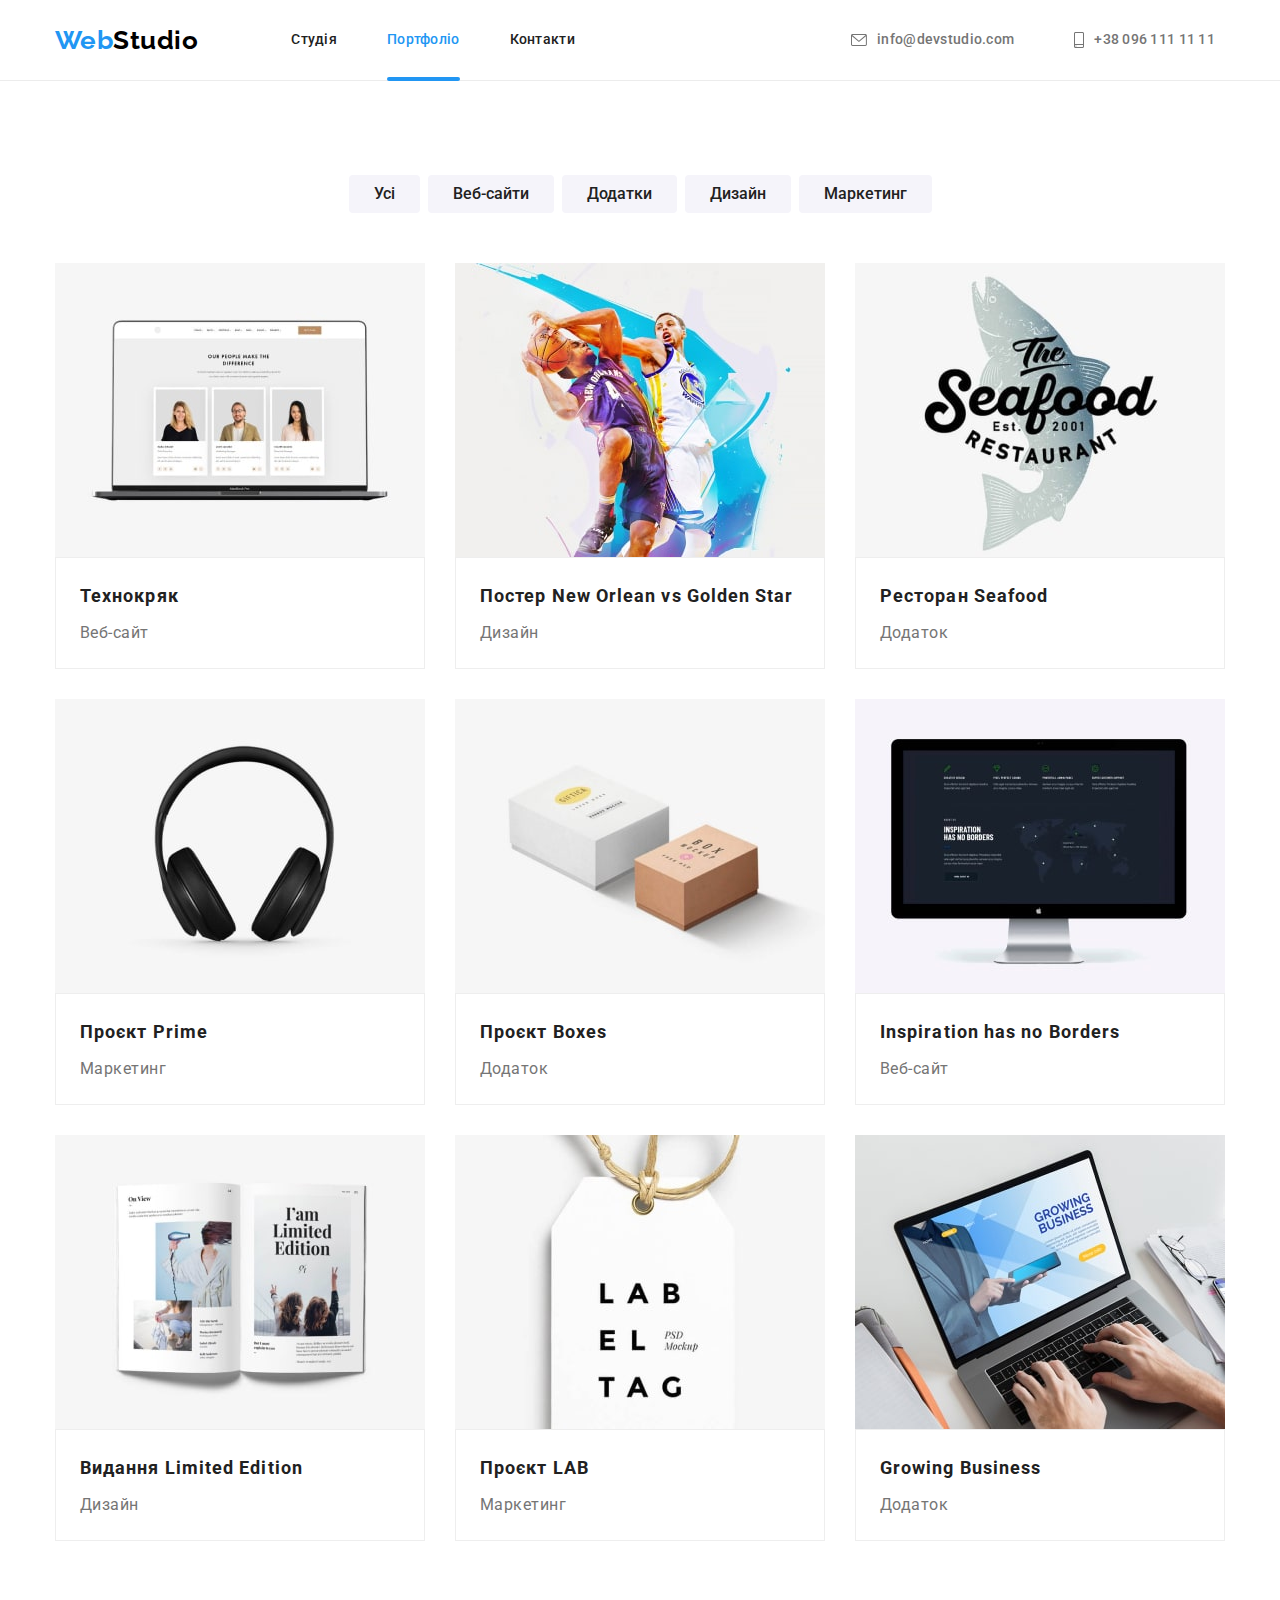
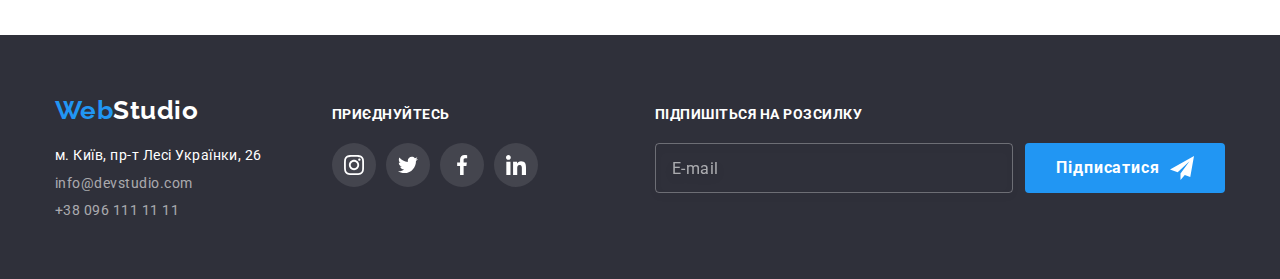
==== commit 143bb5e0: "Update" ====
--- a/portfolio.html
+++ b/portfolio.html
@@ -63,7 +63,12 @@
             <ul class="cards list">
                 <li class="cards__item"><a href="#" class="cards__link">
                     <div class="cards__wrapper">
-                        <img src="./images/portfolio-card1.jpg" alt="Відкритий сайт на ноутбуці" width="370">
+                        <picture>
+                            <source srcset="./images/portfolio-card1-desktop.jpg 1x, ./images/portfolio-card1-desktop@2x.jpg 2x" media="(min-width:1200px)">
+                            <source srcset="./images/portfolio-card1-tablet.jpg 1x, ./images/portfolio-card1-tablet@2x.jpg 2x" media="(min-width:768px)">
+                            <source srcset="./images/portfolio-card1-mobile.jpg 1x, ./images/portfolio-card1-mobile@2x.jpg 2x" media="(max-width:767px)">
+                            <img src="./images/portfolio-card1-desktop.jpg" alt="Відкритий сайт на ноутбуці">
+                        </picture>
                         <p class="cards__overlay">
                             Ресурс пропонує комплексні пропозиції з різним рівнем функціоналу та сервісів. Все це дозволить відвідувачу отримати
                             вичерпні відомості про компанію чи приватну особу.
@@ -77,7 +82,11 @@
                 </li>
                 <li class="cards__item"><a href="#" class="cards__link">
                     <div class="cards__wrapper">
-                        <img src="./images/portfolio-card2.jpg" alt="Два баскетболісти з м'ячем" width="370">
+                        <picture>
+                            <source srcset="./images/portfolio-card2-desktop.jpg 1x, ./images/portfolio-card2-desktop@2x.jpg 2x" media="(min-width:1200px)">
+                            <source srcset="./images/portfolio-card2-tablet.jpg 1x, ./images/portfolio-card2-tablet@2x.jpg 2x" media="(min-width:768px)">
+                            <source srcset="./images/portfolio-card2-mobile.jpg 1x, ./images/portfolio-card2-mobile@2x.jpg 2x" media="(max-width:767px)">
+                            <img src="./images/portfolio-card2-desktop.jpg" alt="Два баскетболісти з м'ячем"></picture>
                         <p class="cards__overlay">
                             Ресурс пропонує комплексні пропозиції з різним рівнем функціоналу та сервісів. Все це дозволить відвідувачу отримати
                             вичерпні відомості про компанію чи приватну особу.
@@ -91,7 +100,11 @@
                 </li>
                 <li class="cards__item"><a href="#" class="cards__link">
                     <div class="cards__wrapper">
-                        <img src="./images/portfolio-card3.jpg" alt="Логотип ресторану" width="370">
+                        <picture>
+                            <source srcset="./images/portfolio-card3-desktop.jpg 1x, ./images/portfolio-card3-desktop@2x.jpg 2x" media="(min-width:1200px)">
+                            <source srcset="./images/portfolio-card3-tablet.jpg 1x, ./images/portfolio-card3-tablet@2x.jpg 2x" media="(min-width:768px)">
+                            <source srcset="./images/portfolio-card3-mobile.jpg 1x, ./images/portfolio-card3-mobile@2x.jpg 2x" media="(max-width:767px)">
+                            <img src="./images/portfolio-card3-desktop.jpg" alt="Логотип ресторану"></picture>
                         <p class="cards__overlay">
                             Ресурс пропонує комплексні пропозиції з різним рівнем функціоналу та сервісів. Все це дозволить відвідувачу отримати
                             вичерпні відомості про компанію чи приватну особу.
@@ -105,7 +118,11 @@
                 </li>
                 <li class="cards__item"><a href="#" class="cards__link">
                     <div class="cards__wrapper">
-                        <img src="./images/portfolio-card4.jpg" alt="Безпровідні навушники" width="370">
+                        <picture>
+                            <source srcset="./images/portfolio-card4-desktop.jpg 1x, ./images/portfolio-card4-desktop@2x.jpg 2x" media="(min-width:1200px)">
+                            <source srcset="./images/portfolio-card4-tablet.jpg 1x, ./images/portfolio-card4-tablet@2x.jpg 2x" media="(min-width:768px)">
+                            <source srcset="./images/portfolio-card4-mobile.jpg 1x, ./images/portfolio-card4-mobile@2x.jpg 2x" media="(max-width:767px)">
+                            <img src="./images/portfolio-card4-desktop.jpg" alt="Безпровідні навушники"></picture>
                         <p class="cards__overlay">
                             Ресурс пропонує комплексні пропозиції з різним рівнем функціоналу та сервісів. Все це дозволить відвідувачу отримати
                             вичерпні відомості про компанію чи приватну особу.
@@ -119,7 +136,12 @@
                 </li>
                 <li class="cards__item"><a href="#" class="cards__link">
                     <div class="cards__wrapper">
-                        <img src="./images/portfolio-card5.jpg" alt="Дві коробки" width="370">
+                        <picture>
+                            <source srcset="./images/portfolio-card5-desktop.jpg 1x, ./images/portfolio-card5-desktop@2x.jpg 2x" media="(min-width:1200px)">
+                            <source srcset="./images/portfolio-card5-tablet.jpg 1x, ./images/portfolio-card5-tablet@2x.jpg 2x" media="(min-width:768px)">
+                            <source srcset="./images/portfolio-card5-mobile.jpg 1x, ./images/portfolio-card5-mobile@2x.jpg 2x" media="(max-width:767px)">
+                            <img src="./images/portfolio-card5-desktop.jpg" alt="Дві коробки">
+                        </picture>
                         <p class="cards__overlay">
                             Ресурс пропонує комплексні пропозиції з різним рівнем функціоналу та сервісів. Все це дозволить відвідувачу отримати
                             вичерпні відомості про компанію чи приватну особу.
@@ -133,7 +155,12 @@
                 </li>
                 <li class="cards__item"><a href="#" class="cards__link">
                     <div class="cards__wrapper">
-                        <img src="./images/portfolio-card6.jpg" alt="Монітор комп'ютера" width="370">
+                        <picture>
+                            <source srcset="./images/portfolio-card6-desktop.jpg 1x, ./images/portfolio-card6-desktop@2x.jpg 2x" media="(min-width:1200px)">
+                            <source srcset="./images/portfolio-card6-tablet.jpg 1x, ./images/portfolio-card6-tablet@2x.jpg 2x" media="(min-width:768px)">
+                            <source srcset="./images/portfolio-card6-mobile.jpg 1x, ./images/portfolio-card6-mobile@2x.jpg 2x" media="(max-width:767px)">
+                            <img src="./images/portfolio-card6-desktop.jpg" alt="Монітор комп'ютера">
+                        </picture>
                         <p class="cards__overlay">
                             Ресурс пропонує комплексні пропозиції з різним рівнем функціоналу та сервісів. Все це дозволить відвідувачу отримати
                             вичерпні відомості про компанію чи приватну особу.
@@ -147,7 +174,12 @@
                 </li>
                 <li class="cards__item"><a href="#" class="cards__link">
                     <div class="cards__wrapper">
-                        <img src="./images/portfolio-card7.jpg" alt="Відкрита книга" width="370">
+                        <picture>
+                            <source srcset="./images/portfolio-card7-desktop.jpg 1x, ./images/portfolio-card7-desktop@2x.jpg 2x" media="(min-width:1200px)">
+                            <source srcset="./images/portfolio-card7-tablet.jpg 1x, ./images/portfolio-card7-tablet@2x.jpg 2x" media="(min-width:768px)">
+                            <source srcset="./images/portfolio-card7-mobile.jpg 1x, ./images/portfolio-card7-mobile@2x.jpg 2x" media="(max-width:767px)">
+                            <img src="./images/portfolio-card7-desktop.jpg" alt="Відкрита книга">
+                        </picture>
                         <p class="cards__overlay">
                             Ресурс пропонує комплексні пропозиції з різним рівнем функціоналу та сервісів. Все це дозволить відвідувачу отримати
                             вичерпні відомості про компанію чи приватну особу.
@@ -161,7 +193,12 @@
                 </li>
                 <li class="cards__item"><a href="#" class="cards__link">
                     <div class="cards__wrapper">
-                        <img src="./images/portfolio-card8.jpg" alt="Бірка проекту" width="370">
+                        <picture>
+                            <source srcset="./images/portfolio-card8-desktop.jpg 1x, ./images/portfolio-card8-desktop@2x.jpg 2x" media="(min-width:1200px)">
+                            <source srcset="./images/portfolio-card8-tablet.jpg 1x, ./images/portfolio-card8-tablet@2x.jpg 2x" media="(min-width:768px)">
+                            <source srcset="./images/portfolio-card8-mobile.jpg 1x, ./images/portfolio-card8-mobile@2x.jpg 2x" media="(max-width:767px)">
+                            <img src="./images/portfolio-card8-desktop.jpg" alt="Бірка проекту">
+                        </picture>
                         <p class="cards__overlay">
                             Ресурс пропонує комплексні пропозиції з різним рівнем функціоналу та сервісів. Все це дозволить відвідувачу отримати
                             вичерпні відомості про компанію чи приватну особу.
@@ -175,7 +212,11 @@
                 </li>
                 <li class="cards__item"><a href="#" class="cards__link">
                     <div class="cards__wrapper">
-                        <img src="./images/portfolio-card9.jpg" alt="Людина працює за ноутбуком" width="370">
+                        <picture>
+                            <source srcset="./images/portfolio-card9-desktop.jpg 1x, ./images/portfolio-card9-desktop@2x.jpg 2x" media="(min-width:1200px)">
+                            <source srcset="./images/portfolio-card9-tablet.jpg 1x, ./images/portfolio-card9-tablet@2x.jpg 2x" media="(min-width:768px)">
+                            <source srcset="./images/portfolio-card9-mobile.jpg 1x, ./images/portfolio-card9-mobile@2x.jpg 2x" media="(max-width:767px)">
+                            <img src="./images/portfolio-card9-desktop.jpg" alt="Людина працює за ноутбуком"></picture>
                         <p class="cards__overlay">
                             Ресурс пропонує комплексні пропозиції з різним рівнем функціоналу та сервісів. Все це дозволить відвідувачу отримати
                             вичерпні відомості про компанію чи приватну особу.
--- a/css/main.min.css
+++ b/css/main.min.css
@@ -1 +1 @@
-:root{--title-text-color: #212121;--body-color: #757575;--logo-first-part: #2196F3;--logo-second-part-top: #000000;--logo-second-part-down: #FFFFFF;--header-link-color: #212121;--link-color-focus: #2196F3;--contact__link-color: #757575;--header-border: #ECECEC;--link-fill: #FFFFFF;--link-fill-second: #AFB1B8;--link-color: #2196F3;--footer-bg-color: #2F303A;--footer-info-color: rgba(255, 255, 255, 0.6);--footer-address-link: #FFFFFF;--bg-color: #FFFFFF;--hero-title-color: #FFFFFF;--hero-bg-color: #2F303A;--team-bg-color: #F5F4FA;--team-card-bg-color: #FFFFFF;--button-color: #FFFFFF;--button-bg-color: #2196F3;--buton-bg-color-focus: #188CE8;--button-filter-color: #212121;--button-filter-bg-color: #F5F4FA;--button-filter-focus: #FFFFFF;--portfolio-card-border: #EEEEEE;--transition-dur-and-func: 250ms cubic-bezier(0.4, 0, 0.2, 1)}.visually-hidden{position:absolute;white-space:nowrap;width:1px;height:1px;overflow:hidden;border:0;padding:0;clip:rect(0 0 0 0);clip-path:inset(50%);margin:-1px}*{box-sizing:border-box}h2,h3,p{margin-top:0;margin-bottom:0}img{display:block;max-width:100%;height:auto}input{outline:none}body{background-color:var(--bg-color);color:var(--body-color);font-family:"Roboto",sans-serif;letter-spacing:.03em}.list{margin:0;padding:0;list-style-type:none}.section{padding-top:94px;padding-bottom:94px}.container{padding-left:15px;padding-right:15px;margin-left:auto;margin-right:auto;width:1200px}.modal__button{position:absolute;top:8px;right:8px;background-color:rgba(0,0,0,0);width:30px;height:30px;border:1px solid rgba(0,0,0,.1);cursor:pointer;padding:0;border-radius:50%;display:flex;justify-content:center;align-items:center;fill:var(--logo-second-part-top);transition:fill var(--transition-dur-and-func)}.modal__button:focus,.modal__button:hover{fill:var(--button-bg-color)}.modal__icon{width:18px;height:18px}.features__title,.work__title,.team__title,.clients__title{color:var(--title-text-color);margin-bottom:50px}.work__title{text-align:center;font-weight:700;font-size:36px;line-height:1.17}.team__title{font-weight:700;font-size:36px;line-height:1.17;text-align:center}.clients__title{text-align:center;font-weight:700;font-size:36px;line-height:1.17}.logo{color:var(--logo-first-part)}.backdrop{position:fixed;top:0;left:0;width:100%;height:100%;background-color:rgba(0,0,0,.2);z-index:100;opacity:1;transition:opacity var(--transition-dur-and-func),visibility var(--transition-dur-and-func)}.backdrop--hidden{visibility:hidden;opacity:0;pointer-events:none}.modal{position:absolute;top:50%;left:50%;transform:translate(-50%, -50%);min-width:528px;min-height:581px;padding:40px;background-color:var(--bg-color);box-shadow:0px 1px 3px rgba(0,0,0,.12),0px 1px 1px rgba(0,0,0,.14),0px 2px 1px rgba(0,0,0,.2);border-radius:4px}.form{width:448px}.form__title{font-weight:700;font-size:20px;line-height:1.15;letter-spacing:.03em;color:var(--title-text-color);display:flex;justify-content:center;margin-bottom:12px}.form__field{display:flex;flex-direction:column;margin-bottom:10px}.form__label{font-weight:400;font-size:12px;line-height:1.17;letter-spacing:.01em;color:var(--body-color)}.form__icon-place{position:relative;fill:var(--button-filter-color)}.form__input{margin-top:4px;height:40px;width:100%;padding:12px 42px;border:1px solid rgba(33,33,33,.2);border-radius:4px;transition:border-color var(--transition-dur-and-func)}.form__input:focus{border-color:var(--button-bg-color)}.form__input:focus+.form__icon{fill:var(--link-color)}.form__icon{position:absolute;top:50%;left:12px;width:18px;height:18px;transform:translateY(-50%);transition:fill var(--transition-dur-and-func)}.feedback{display:flex;flex-direction:column}.feedback__text{margin-top:4px;height:120px;width:100%;resize:none;font-weight:400;font-size:12px;line-height:1.17;letter-spacing:.01em;padding:12px 16px;border:1px solid rgba(33,33,33,.2);border-radius:4px;outline:none;transition:border-color var(--transition-dur-and-func)}.feedback__text:focus{border-color:var(--button-bg-color)}.feedback__text::placeholder{color:rgba(117,117,117,.5)}.checkbox{display:flex;flex-direction:column;margin-top:20px;margin-bottom:30px}.checkbox__label{font-weight:400;font-size:14px;line-height:1.71;display:flex;align-items:center;justify-content:center}.checkbox__input{position:absolute;width:1px;height:1px;overflow:hidden;border:0;padding:0;clip:rect(0 0 0 0);margin:-1px;transition:background-color var(--transition-dur-and-func);transition:border-color var(--transition-dur-and-func);transition:filter var(--transition-dur-and-func);transition:box-shadow var(--transition-dur-and-func)}.checkbox__input:checked+.checkbox__icon{background-color:var(--button-bg-color);border-color:var(--button-bg-color);filter:drop-shadow(0px 4px 4px rgba(0, 0, 0, 0.25))}.checkbox__input:focus+.checkbox__icon{box-shadow:0 0 0 2px rgba(0,0,255,.5)}.checkbox__icon{width:16px;height:15px;fill:#fff;margin-right:7px;border-radius:2px;border:2px solid var(--button-filter-color)}.checkbox__policy{font-weight:400;font-size:14px;line-height:1.17;color:var(--link-color)}.form__button{font-weight:700;font-size:16px;line-height:1.88;letter-spacing:.06em;border:none;padding:10px 32px;width:200px;box-shadow:0px 4px 4px rgba(0,0,0,.15);border-radius:4px;margin:0 auto;display:block;cursor:pointer;color:var(--button-color);background-color:var(--button-bg-color);font-family:inherit;transition:background-color var(--transition-dur-and-func)}.form__button:hover,.form__button:focus{background-color:var(--buton-bg-color-focus)}.header{background-color:var(--bg-color);align-items:center;border-bottom:1px solid var(--header-border)}.header__logo{color:var(--logo-second-part-top);text-decoration:none;font-family:"Raleway",sans-serif;font-weight:700;font-size:26px;line-height:1.19}.main-nav{display:flex;align-items:center}.header__nav{display:flex;align-items:center}.site-nav{display:flex;margin-left:93px}.site-nav__item:not(:last-child){margin-right:50px}.site-nav__link{color:var(--header-link-color)}.site-nav__link:hover,.site-nav__link:focus{color:var(--link-color-focus)}.site-nav__link,.contact__link{position:relative;font-weight:500;font-size:14px;line-height:1.14;letter-spacing:.02em;text-decoration:none;padding:32px 0;display:inline-block;transition:color var(--transition-dur-and-func)}.contact{display:flex;margin-left:auto}.contact__link{display:flex;align-items:center;color:var(--contact__link-color);fill:currentColor}.contact__link:hover,.contact__link:focus{color:var(--link-color-focus)}.site-nav__link--current{color:var(--link-color-focus);opacity:1}.site-nav__link--current::after{content:"";position:absolute;left:0;bottom:-1px;width:100%;height:4px;display:block;background-color:var(--link-color);border-radius:2px}.contact__item{display:flex;margin-right:10px}.contact__item:not(:first-child){margin-left:50px}.contact__icon{margin-right:10px}.hero{background-color:var(--hero-bg-color);text-align:center;padding-top:200px;padding-bottom:200px;background-image:linear-gradient(rgba(47, 48, 58, 0.4), rgba(47, 48, 58, 0.4)),url(../images/hero_image.jpg);max-width:1600px;height:600px;margin-left:auto;margin-right:auto;background-size:cover;background-position:center;background-repeat:no-repeat}.hero__title{color:var(--hero-title-color);text-transform:uppercase;font-weight:900;font-size:44px;line-height:1.36;letter-spacing:.06em;margin-top:0;margin-bottom:30px;margin-left:auto;margin-right:auto;text-align:center;width:696px}.hero__button{color:var(--button-color);background-color:var(--button-bg-color);font-family:inherit;font-weight:700;font-size:16px;line-height:1.88;cursor:pointer;border:none;box-shadow:0px 4px 4px rgba(0,0,0,.15);border-radius:4px;padding:10px 32px;width:216px;transition:background-color var(--transition-dur-and-func)}.hero__button:hover,.hero__button:focus{background-color:var(--buton-bg-color-focus);box-shadow:0px 4px 4px rgba(0,0,0,.15);border-radius:4px}.features{padding-bottom:0}.feature{display:flex}.feature__item{width:270px}.feature__bg{padding:0;width:100%;height:120px;display:flex;align-items:center;justify-content:center;background-color:var(--team-bg-color);border-radius:4px;margin-bottom:30px}.feature__icon{width:70px;height:70px;display:block}.feature__item:not(:last-child){margin-right:30px}.feature__title{text-transform:uppercase;font-weight:700;font-size:14px;line-height:1.14;margin-bottom:10px;color:var(--title-text-color)}.feature__text{font-weight:400;font-size:14px;line-height:1.71}.work__list{display:flex}.work__item{position:relative;width:370px}.work__item:not(:last-child){margin-right:30px}.work__bg{position:absolute;width:370px;height:70px;bottom:0px;background:rgba(47,48,58,.8);display:flex;justify-content:center;align-items:center}.work__text{font-weight:700;font-size:14px;line-height:1.14;letter-spacing:.03em;text-transform:uppercase;color:var(--hero-title-color)}.team{background-color:var(--team-bg-color)}.team__list{display:flex}.team__item:not(:last-child){margin-right:30px}.team-card-social{display:flex;justify-content:space-between;margin:0 auto}.team-card-social__link{display:flex;align-items:center;justify-content:center;height:44px;width:44px;border-radius:50%;fill:var(--link-fill-second);transition:fill var(--transition-dur-and-func),background-color var(--transition-dur-and-func)}.team-card-social__link:not(:last-child){margin-right:10px}.team-card-social__link:hover,.team-card-social__link:focus{background-color:var(--link-color);fill:var(--link-fill)}.team-card-social__icon{width:20px;height:20px}.team__item{background-color:var(--team-card-bg-color);display:block;width:270px;box-shadow:0px 1px 3px rgba(0,0,0,.12),0px 1px 1px rgba(0,0,0,.14),0px 2px 1px rgba(0,0,0,.2);border-radius:0px 0px 4px 4px}.team-card__title{text-align:center;font-weight:500;font-size:16px;line-height:1.19;color:var(--title-text-color)}.team-card__text{text-align:center;font-size:16px;line-height:1.19;margin-top:10px;margin-bottom:16px}.team-card{padding:30px 32px}.clients__list{display:flex;justify-content:space-between;margin:0 auto}.clients__link{display:flex;align-items:center;justify-content:center;height:92px;width:170px;border:1px solid var(--link-fill-second);border-radius:4px;fill:var(--link-fill-second);transition:fill var(--transition-dur-and-func),border-color var(--transition-dur-and-func)}.clients__link:hover,.clients__link:focus{border-color:var(--link-color-focus);fill:var(--link-color-focus)}.clients__link:not(:last-child){margin-right:30px}.clients__icon{width:106px;height:60px}.footer{background-color:var(--footer-bg-color);padding-top:60px;padding-bottom:60px}.footer__logo{color:var(--logo-second-part-down);text-decoration:none;font-family:"Raleway",sans-serif;font-weight:700;font-size:26px;line-height:1.19}.address{font-style:normal;margin-top:20px}.address__item:not(:last-child){margin-bottom:9px}.address__link{color:var(--footer-address-link);text-decoration:none;font-weight:400;font-size:14px;line-height:1.17}.address__contact{color:var(--footer-info-color);text-decoration:none;font-weight:400;font-size:14px;line-height:1.17;display:inline-block;transition:color var(--transition-dur-and-func)}.address__contact:hover,.address__contact:focus{color:var(--link-color-focus)}.footer{display:flex;align-items:baseline}.footer-block{display:flex;align-items:baseline}.footer-social{display:inline-block;align-items:baseline;margin-left:70px}.footer-social__title{color:var(--link-fill);text-transform:uppercase;font-weight:700;font-size:14px;line-height:1.14;margin-bottom:20px}.footer-social__list{display:flex;justify-content:space-between;margin:0 auto}.footer-social__link{display:flex;align-items:center;justify-content:center;height:44px;width:44px;border-radius:50%;background-color:rgba(255,255,255,.1);fill:var(--link-fill);transition:background-color var(--transition-dur-and-func)}.footer-social__link:hover,.footer-social__link:focus{background-color:var(--link-color-focus);fill:var(--link-fill)}.footer-social__item:not(:last-child){margin-right:10px}.footer-social__icon{width:20px;height:20px}.footer-form-block{margin-left:auto}.footer-form__title{color:var(--link-fill);text-transform:uppercase;font-weight:700;font-size:14px;line-height:1.14;margin-bottom:20px}.footer-form{display:flex}.footer-form__input{font-weight:400;font-size:16px;line-height:1.25;width:358px;height:50px;padding:15px 0px 15px 16px;border:1px solid rgba(255,255,255,.3);filter:drop-shadow(0px 4px 4px rgba(0, 0, 0, 0.15));border-radius:4px;background-color:rgba(0,0,0,0);color:var(--bg-color);display:flex}.footer-form__input::placeholder{font-weight:400;font-size:16px;line-height:1.25;letter-spacing:.03em;color:rgba(255,255,255,.6)}.footer-form__button{font-weight:700;font-size:16px;line-height:1.88;letter-spacing:.06em;border:none;padding:10px 28px;width:200px;border-radius:4px;margin-left:12px;cursor:pointer;display:flex;align-items:center;justify-content:center;color:var(--button-color);background-color:var(--button-bg-color);font-family:inherit;transition:background-color var(--transition-dur-and-func),box-shadow var(--transition-dur-and-func)}.footer-form__button:hover,.footer-form__button:focus{background-color:var(--buton-bg-color-focus);box-shadow:0px 4px 4px rgba(0,0,0,.15)}.footer-form__icon{fill:var(--button-color);margin-left:10px}.filter__list{display:flex;justify-content:center}.filter__item:not(:last-child){margin-right:8px}.filter__button{color:var(--button-filter-color);background-color:var(--button-filter-bg-color);font-family:inherit;font-weight:500;font-size:16px;line-height:1.63;cursor:pointer;border-radius:4px;border:none;padding:6px 22px;transition:color var(--transition-dur-and-func),background-color var(--transition-dur-and-func),box-shadow var(--transition-dur-and-func)}.filter__button:hover,.filter__button:focus{color:var(--button-filter-focus);background-color:var(--link-color-focus);box-shadow:0px 3px 1px rgba(0,0,0,.1),0px 1px 2px rgba(0,0,0,.08),0px 2px 2px rgba(0,0,0,.12)}.cards{margin-top:50px;display:flex;flex-wrap:wrap;margin-right:-30px;margin-bottom:-30px}.cards__item{width:370px;margin-right:30px;margin-bottom:30px}.cards__link{text-decoration:none;display:inline-block;transition:box-shadow var(--transition-dur-and-func)}.cards__link:hover,.cards__link:focus{box-shadow:0px 1px 1px rgba(0,0,0,.12),0px 4px 4px rgba(0,0,0,.06),1px 4px 6px rgba(0,0,0,.16)}.cards__link:hover .cards__overlay,.cards__link:focus .cards__overlay{transform:translateY(0%)}.cards__title{font-weight:700;font-size:18px;line-height:2;letter-spacing:.06em;color:var(--title-text-color)}.cards__text{color:var(--body-color);font-weight:400;font-size:16px;line-height:1.88;margin-top:4px}.cards__wrapper{position:relative;overflow:hidden}.cards__overlay{position:absolute;top:0;left:0;height:100%;width:100%;color:var(--hero-title-color);background-color:rgba(33,150,243,.9);font-weight:400;font-size:18px;line-height:1.55;letter-spacing:.03em;padding:63px 24px;overflow:auto;transform:translateY(100%);transition:transform var(--transition-dur-and-func)}.cards__border{width:370px;padding:20px 24px;border:1px solid var(--portfolio-card-border)}/*# sourceMappingURL=main.min.css.map */+:root{--title-text-color: #212121;--body-color: #757575;--logo-first-part: #2196F3;--logo-second-part-top: #000000;--logo-second-part-down: #FFFFFF;--header-link-color: #212121;--link-color-focus: #2196F3;--contact__link-color: #757575;--header-border: #ECECEC;--link-fill: #FFFFFF;--link-fill-second: #AFB1B8;--link-color: #2196F3;--footer-bg-color: #2F303A;--footer-info-color: rgba(255, 255, 255, 0.6);--footer-address-link: #FFFFFF;--bg-color: #FFFFFF;--hero-title-color: #FFFFFF;--hero-bg-color: #2F303A;--team-bg-color: #F5F4FA;--team-card-bg-color: #FFFFFF;--button-color: #FFFFFF;--button-bg-color: #2196F3;--buton-bg-color-focus: #188CE8;--button-filter-color: #212121;--button-filter-bg-color: #F5F4FA;--button-filter-focus: #FFFFFF;--portfolio-card-border: #EEEEEE;--transition-dur-and-func: 250ms cubic-bezier(0.4, 0, 0.2, 1)}.visually-hidden{position:absolute;white-space:nowrap;width:1px;height:1px;overflow:hidden;border:0;padding:0;clip:rect(0 0 0 0);clip-path:inset(50%);margin:-1px}*{box-sizing:border-box}h2,h3,p{margin-top:0;margin-bottom:0}img{display:block;max-width:100%;height:auto}input{outline:none}body{background-color:var(--bg-color);color:var(--body-color);font-family:"Roboto",sans-serif;letter-spacing:.03em}body.modal-open{overflow:hidden}.list{margin:0;padding:0;list-style-type:none}.section{padding-top:94px;padding-bottom:94px}@media screen and (max-width: 1199px){.section{padding-top:60px;padding-bottom:60px}}.container{padding-left:15px;padding-right:15px;margin-left:auto;margin-right:auto}@media screen and (min-width: 480px){.container{width:480px}}@media screen and (min-width: 768px){.container{width:768px}}@media screen and (min-width: 1200px){.container{width:1200px}}.modal__button{position:absolute;top:8px;right:8px;background-color:rgba(0,0,0,0);width:30px;height:30px;border:1px solid rgba(0,0,0,.1);cursor:pointer;padding:0;border-radius:50%;display:flex;justify-content:center;align-items:center;fill:var(--logo-second-part-top);transition:fill var(--transition-dur-and-func)}.modal__button:focus,.modal__button:hover{fill:var(--button-bg-color)}.modal__icon{width:18px;height:18px}.features__title,.work__title,.team__title,.clients__title{color:var(--title-text-color);margin-bottom:50px}@media screen and (max-width: 1199px){.features__title,.work__title,.team__title,.clients__title{margin-bottom:30px}}.work__title{text-align:center;font-weight:700;font-size:36px;line-height:1.17}.team__title{font-weight:700;font-size:36px;line-height:1.17;text-align:center}.clients__title{text-align:center;font-weight:700;font-size:36px;line-height:1.17}.logo{color:var(--logo-first-part)}.backdrop{position:fixed;top:0;left:0;width:100%;height:100%;background-color:rgba(0,0,0,.2);z-index:100;opacity:1;transition:opacity var(--transition-dur-and-func),visibility var(--transition-dur-and-func)}@media screen and (max-width: 767px){.backdrop{padding:93px 15px 94px;overflow-y:scroll}}.backdrop--hidden{visibility:hidden;opacity:0;pointer-events:none}.modal{position:absolute;top:50%;left:50%;transform:translate(-50%, -50%);padding:40px;background-color:var(--bg-color);box-shadow:0px 1px 3px rgba(0,0,0,.12),0px 1px 1px rgba(0,0,0,.14),0px 2px 1px rgba(0,0,0,.2);border-radius:4px}@media screen and (max-width: 1199px){.modal{max-width:450px}}.form{width:448px}@media screen and (max-width: 1199px){.form{width:370px}}.form__title{font-weight:700;font-size:20px;line-height:1.15;letter-spacing:.03em;color:var(--title-text-color);display:flex;justify-content:center;margin-bottom:12px}@media screen and (max-width: 1199px){.form__title{line-height:1.5;text-align:center}}.form__field{display:flex;flex-direction:column;margin-bottom:10px}.form__label{font-weight:400;font-size:12px;line-height:1.17;letter-spacing:.01em;color:var(--body-color)}.form__icon-place{position:relative;fill:var(--button-filter-color)}.form__input{margin-top:4px;height:40px;width:100%;padding:12px 42px;border:1px solid rgba(33,33,33,.2);border-radius:4px;transition:border-color var(--transition-dur-and-func)}.form__input:focus{border-color:var(--button-bg-color)}.form__input:focus+.form__icon{fill:var(--link-color)}.form__icon{position:absolute;top:50%;left:12px;width:18px;height:18px;transform:translateY(-50%);transition:fill var(--transition-dur-and-func)}.feedback{display:flex;flex-direction:column}.feedback__text{margin-top:4px;height:120px;width:100%;resize:none;font-weight:400;font-size:12px;line-height:1.17;letter-spacing:.01em;padding:12px 16px;border:1px solid rgba(33,33,33,.2);border-radius:4px;outline:none;transition:border-color var(--transition-dur-and-func)}.feedback__text:focus{border-color:var(--button-bg-color)}.feedback__text::placeholder{color:rgba(117,117,117,.5)}.checkbox{display:flex;flex-direction:column;margin-top:20px;margin-bottom:30px}.checkbox__label{font-weight:400;font-size:14px;line-height:1.71;display:flex;align-items:center;justify-content:center}@media screen and (max-width: 1199px){.checkbox__label{font-size:12px;line-height:1.17}}.checkbox__input{position:absolute;width:1px;height:1px;overflow:hidden;border:0;padding:0;clip:rect(0 0 0 0);margin:-1px;transition:background-color var(--transition-dur-and-func);transition:border-color var(--transition-dur-and-func);transition:filter var(--transition-dur-and-func);transition:box-shadow var(--transition-dur-and-func)}.checkbox__input:checked+.checkbox__icon{background-color:var(--button-bg-color);border-color:var(--button-bg-color);filter:drop-shadow(0px 4px 4px rgba(0, 0, 0, 0.25))}.checkbox__input:focus+.checkbox__icon{box-shadow:0 0 0 2px rgba(0,0,255,.5)}.checkbox__icon{width:16px;height:15px;fill:#fff;margin-right:7px;border-radius:2px;border:2px solid var(--button-filter-color)}.checkbox__policy{font-weight:400;font-size:14px;line-height:1.17;color:var(--link-color)}@media screen and (max-width: 1199px){.checkbox__policy{font-size:12px;line-height:1.17}}.form__button{font-weight:700;font-size:16px;line-height:1.88;letter-spacing:.06em;border:none;padding:10px 32px;width:200px;box-shadow:0px 4px 4px rgba(0,0,0,.15);border-radius:4px;margin:0 auto;display:block;cursor:pointer;color:var(--button-color);background-color:var(--button-bg-color);font-family:inherit;transition:background-color var(--transition-dur-and-func)}.form__button:hover,.form__button:focus{background-color:var(--buton-bg-color-focus)}.header{background-color:var(--bg-color);align-items:center;border-bottom:1px solid var(--header-border);position:relative}.header__logo{color:var(--logo-second-part-top);text-decoration:none;font-family:"Raleway",sans-serif;font-weight:700;font-size:26px;line-height:1.19}.main-nav{display:flex;align-items:center}.header__nav{display:flex;align-items:center}.site-nav{display:block}@media screen and (max-width: 767px){.site-nav{margin-left:40px}}@media screen and (min-width: 768px){.site-nav{display:flex;margin-left:93px}}@media screen and (min-width: 768px){.site-nav__item:not(:last-child){margin-right:50px}}.site-nav__link{color:var(--header-link-color)}.site-nav__link:hover,.site-nav__link:focus{color:var(--link-color-focus)}.site-nav__link,.contact__link{position:relative;font-weight:500;font-size:14px;line-height:1.14;letter-spacing:.02em;text-decoration:none;padding:32px 0;display:inline-block;transition:color var(--transition-dur-and-func)}@media screen and (max-width: 767px){.site-nav__link{font-weight:500;font-size:40px;line-height:1.18}}.contact{display:flex;margin-left:auto}@media screen and (min-width: 768px)and (max-width: 1199px){.contact{display:block}}.contact__link{display:flex;align-items:center;color:var(--contact__link-color);fill:currentColor}.contact__link:hover,.contact__link:focus{color:var(--link-color-focus)}.site-nav__link--current{color:var(--link-color-focus);opacity:1}@media screen and (min-width: 768px){.site-nav__link--current::after{content:"";position:absolute;left:0;bottom:-1px;width:100%;height:4px;display:block;background-color:var(--link-color);border-radius:2px}}.contact__item{display:flex}@media screen and (min-width: 1200px){.contact__item{margin-right:10px}.contact__item:not(:first-child){margin-left:50px}}.contact__icon{margin-right:10px}.menu-button{display:flex;margin:0;padding:0;border:none;background-color:rgba(0,0,0,0)}@media screen and (min-width: 768px){.menu-button{display:none}}.menu-button .icon-close{display:none}.menu-button.is-open .icon-close{display:block}.menu-button.is-open .icon-menu{display:none}.menu-container{background-color:var(--bg-color);padding:0;font-size:20px;display:none}@media screen and (max-width: 767px){.menu-container{display:none;position:absolute;top:100%;left:0;width:100%}.menu-container.is-open{display:block}}@media screen and (min-width: 768px){.menu-container{display:flex}}@media screen and (min-width: 768px){.navigation{display:flex}}.hero{background-color:var(--hero-bg-color);text-align:center;background-image:linear-gradient(rgba(47, 48, 58, 0.4), rgba(47, 48, 58, 0.4)),url(../images/hero-mobile.jpg);max-width:1600px;margin-left:auto;margin-right:auto;background-size:cover;background-position:center;background-repeat:no-repeat}@media screen and (min-width: 480px){.hero{padding-top:118px;padding-bottom:118px;height:400px}}@media screen and (min-width: 1200px){.hero{padding-top:200px;padding-bottom:200px;height:600px}}@media screen and (min-resolution: 192dpi),screen and (min-resolution: 2dppx){.hero{background-image:linear-gradient(rgba(47, 48, 58, 0.4), rgba(47, 48, 58, 0.4)),url(../images/hero-mobile@2x.jpg)}}@media screen and (min-width: 481px)and (max-width: 768px){.hero{background-image:linear-gradient(rgba(47, 48, 58, 0.4), rgba(47, 48, 58, 0.4)),url(../images/hero-tablet.jpg)}}@media screen and (min-width: 481px)and (max-width: 768px)and (min-resolution: 192dpi),screen and (min-width: 481px)and (max-width: 768px)and (min-resolution: 2dppx){.hero{background-image:linear-gradient(rgba(47, 48, 58, 0.4), rgba(47, 48, 58, 0.4)),url(../images/hero-tablet@2x.jpg)}}@media screen and (min-width: 769px){.hero{background-image:linear-gradient(rgba(47, 48, 58, 0.4), rgba(47, 48, 58, 0.4)),url(../images/hero-desktop.jpg)}}@media screen and (min-width: 769px)and (min-resolution: 192dpi),screen and (min-width: 769px)and (min-resolution: 2dppx){.hero{background-image:linear-gradient(rgba(47, 48, 58, 0.4), rgba(47, 48, 58, 0.4)),url(../images/hero-desktop@2x.jpg)}}.hero__title{color:var(--hero-title-color);text-transform:uppercase;font-weight:900;letter-spacing:.06em;margin-top:0;margin-bottom:30px;margin-left:auto;margin-right:auto;text-align:center}@media screen and (min-width: 480px){.hero__title{font-size:26px;line-height:1.62;width:360px}}@media screen and (min-width: 1200px){.hero__title{font-size:44px;line-height:1.36;width:696px}}.hero__button{color:var(--button-color);background-color:var(--button-bg-color);font-family:inherit;font-weight:700;font-size:16px;line-height:1.88;cursor:pointer;border:none;box-shadow:0px 4px 4px rgba(0,0,0,.15);border-radius:4px;transition:background-color var(--transition-dur-and-func)}.hero__button:hover,.hero__button:focus{background-color:var(--buton-bg-color-focus);box-shadow:0px 4px 4px rgba(0,0,0,.15);border-radius:4px}@media screen and (min-width: 480px){.hero__button{width:200px;padding:10px 24px}}@media screen and (min-width: 1200px){.hero__button{width:216px;padding:10px 32px}}@media screen and (min-width: 1200px){.features{margin-bottom:-94px}}@media screen and (min-width: 480px){.feature{display:grid;margin:-15px}}@media screen and (min-width: 768px){.feature{display:flex;flex-wrap:wrap;margin:-15px}}@media screen and (min-width: 1200px){.feature{display:flex;margin:-15px}}@media screen and (min-width: 480px){.feature__item{width:450px;margin:15px}}@media screen and (min-width: 768px){.feature__item{width:354px;margin:15px}}@media screen and (min-width: 1200px){.feature__item{width:270px;margin:15px}}.feature__bg{padding:0;width:100%;height:120px;display:flex;align-items:center;justify-content:center;background-color:var(--team-bg-color);border-radius:4px;margin-bottom:30px}.feature__icon{width:70px;height:70px;display:block}.feature__title{text-transform:uppercase;font-weight:700;font-size:14px;line-height:1.14;margin-bottom:10px;color:var(--title-text-color)}@media screen and (min-width: 480px){.feature__title{display:flex;justify-content:center}}@media screen and (min-width: 768px){.feature__title{display:block}}@media screen and (min-width: 1200px){.feature__title{display:block}}.feature__text{font-weight:400;font-size:14px;line-height:1.71}@media screen and (max-width: 1199px){.work{display:none}}.work__list{display:flex}.work__item{position:relative;width:370px}.work__item:not(:last-child){margin-right:30px}.work__bg{position:absolute;width:370px;height:70px;bottom:0px;background:rgba(47,48,58,.8);display:flex;justify-content:center;align-items:center}.work__text{font-weight:700;font-size:14px;line-height:1.14;letter-spacing:.03em;text-transform:uppercase;color:var(--hero-title-color)}.team{background-color:var(--team-bg-color)}@media screen and (min-width: 480px){.team__list{display:grid;margin:-15px}}@media screen and (min-width: 768px){.team__list{display:flex;flex-wrap:wrap}}@media screen and (min-width: 1200px){.team__list{display:flex}}.team__item{background-color:var(--team-card-bg-color);display:block;box-shadow:0px 1px 3px rgba(0,0,0,.12),0px 1px 1px rgba(0,0,0,.14),0px 2px 1px rgba(0,0,0,.2);border-radius:0px 0px 4px 4px}@media screen and (min-width: 480px){.team__item{width:450px;margin:15px}}@media screen and (min-width: 768px){.team__item{width:354px}}@media screen and (min-width: 1200px){.team__item{width:270px}}.team-card-social{display:flex;justify-content:space-between;margin:0 auto}.team-card-social__link{display:flex;align-items:center;justify-content:center;height:44px;width:44px;border-radius:50%;fill:var(--link-fill-second);transition:fill var(--transition-dur-and-func),background-color var(--transition-dur-and-func)}.team-card-social__link:not(:last-child){margin-right:10px}.team-card-social__link:hover,.team-card-social__link:focus{background-color:var(--link-color);fill:var(--link-fill)}.team-card-social__icon{width:20px;height:20px}.team-card__title{text-align:center;font-weight:500;font-size:16px;line-height:1.19;color:var(--title-text-color)}.team-card__text{text-align:center;font-size:16px;line-height:1.19;margin-top:10px;margin-bottom:16px}@media screen and (min-width: 480px){.team-card{padding:30px 122px 24px}}@media screen and (min-width: 768px){.team-card{padding:30px 74px 24px}}@media screen and (min-width: 1200px){.team-card{padding:30px 32px 30px}}.clients__list{display:flex;margin:0 auto}@media screen and (min-width: 480px){.clients__list{flex-wrap:wrap;margin:-15px}}@media screen and (min-width: 480px){.clients__item{margin:15px}}.clients__link{display:flex;align-items:center;justify-content:center;height:92px;border:1px solid var(--link-fill-second);border-radius:4px;fill:var(--link-fill-second);transition:fill var(--transition-dur-and-func),border-color var(--transition-dur-and-func)}.clients__link:hover,.clients__link:focus{border-color:var(--link-color-focus);fill:var(--link-color-focus)}.clients__link:not(:last-child){margin-right:30px}@media screen and (min-width: 480px){.clients__link{width:210px}}@media screen and (min-width: 768px){.clients__link{width:226px}}@media screen and (min-width: 1200px){.clients__link{width:170px}}.clients__icon{width:106px;height:60px}.footer{background-color:var(--footer-bg-color);padding-top:60px;padding-bottom:60px}@media screen and (min-width: 480px){.footer{text-align:center}}.footer__logo{color:var(--logo-second-part-down);text-decoration:none;font-family:"Raleway",sans-serif;font-weight:700;font-size:26px;line-height:1.19}.address{font-style:normal;margin-top:20px}@media screen and (min-width: 480px){.footer-address{text-align:center;margin-bottom:60px}}@media screen and (min-width: 1200px){.footer-address{text-align:left;margin-bottom:0}}.address__item:not(:last-child){margin-bottom:9px}.address__link{color:var(--footer-address-link);text-decoration:none;font-weight:400;font-size:14px;line-height:1.17}.address__contact{color:var(--footer-info-color);text-decoration:none;font-weight:400;font-size:14px;line-height:1.17;display:inline-block;transition:color var(--transition-dur-and-func)}.address__contact:hover,.address__contact:focus{color:var(--link-color-focus)}.footer-block{align-items:baseline}@media screen and (min-width: 768px){.footer-block{display:flex;flex-wrap:wrap;justify-content:space-around}}.footer-social{display:inline-block;align-items:baseline}@media screen and (min-width: 480px){.footer-social{text-align:center;margin-bottom:60px}}@media screen and (min-width: 1200px){.footer-social{text-align:left;margin-bottom:0;margin-left:70px}}.footer-social__title{color:var(--link-fill);text-transform:uppercase;font-weight:700;font-size:14px;line-height:1.14;margin-bottom:20px}.footer-social__list{display:flex;justify-content:space-between;margin:0 auto}.footer-social__link{display:flex;align-items:center;justify-content:center;height:44px;width:44px;border-radius:50%;background-color:rgba(255,255,255,.1);fill:var(--link-fill);transition:background-color var(--transition-dur-and-func)}.footer-social__link:hover,.footer-social__link:focus{background-color:var(--link-color-focus);fill:var(--link-fill)}.footer-social__item:not(:last-child){margin-right:10px}.footer-social__icon{width:20px;height:20px}@media screen and (min-width: 768px){.footer-form-block{display:inline}}@media screen and (min-width: 1200px){.footer-form-block{display:inline;margin-left:auto;text-align:left}}.footer-form__title{color:var(--link-fill);text-transform:uppercase;font-weight:700;font-size:14px;line-height:1.14;margin-bottom:20px}@media screen and (min-width: 1200px){.footer-form{display:flex}}.footer-form__input{font-weight:400;font-size:16px;line-height:1.25;height:50px;padding:15px 0px 15px 16px;border:1px solid rgba(255,255,255,.3);filter:drop-shadow(0px 4px 4px rgba(0, 0, 0, 0.15));border-radius:4px;background-color:rgba(0,0,0,0);color:var(--bg-color);display:flex}.footer-form__input::placeholder{font-weight:400;font-size:16px;line-height:1.25;letter-spacing:.03em;color:rgba(255,255,255,.6)}@media screen and (min-width: 480px){.footer-form__input{margin-bottom:20px;width:450px}}@media screen and (min-width: 1200px){.footer-form__input{margin-bottom:0;width:358px}}.footer-form__button{font-weight:700;font-size:16px;line-height:1.88;letter-spacing:.06em;border:none;padding:10px 28px;width:200px;border-radius:4px;cursor:pointer;display:flex;align-items:center;justify-content:center;color:var(--button-color);background-color:var(--button-bg-color);font-family:inherit;transition:background-color var(--transition-dur-and-func),box-shadow var(--transition-dur-and-func)}.footer-form__button:hover,.footer-form__button:focus{background-color:var(--buton-bg-color-focus);box-shadow:0px 4px 4px rgba(0,0,0,.15)}@media screen and (min-width: 480px){.footer-form__button{margin:auto}}@media screen and (min-width: 1200px){.footer-form__button{margin-left:12px}}.footer-form__icon{fill:var(--button-color);margin-left:10px}.filter__list{display:flex}@media screen and (min-width: 480px){.filter__list{flex-wrap:wrap}}@media screen and (min-width: 768px){.filter__list{justify-content:center}}.filter__item:not(:last-child){margin-right:8px}.filter__button{color:var(--button-filter-color);background-color:var(--button-filter-bg-color);font-family:inherit;font-weight:500;font-size:16px;line-height:1.63;cursor:pointer;border-radius:4px;border:none;padding:6px 22px;transition:color var(--transition-dur-and-func),background-color var(--transition-dur-and-func),box-shadow var(--transition-dur-and-func)}.filter__button:hover,.filter__button:focus{color:var(--button-filter-focus);background-color:var(--link-color-focus);box-shadow:0px 3px 1px rgba(0,0,0,.1),0px 1px 2px rgba(0,0,0,.08),0px 2px 2px rgba(0,0,0,.12)}.filter__button:first-child{padding:6px 25px}.cards{display:flex;flex-wrap:wrap;margin-right:-30px;margin-bottom:-30px}@media screen and (min-width: 480px){.cards{margin-top:40px}}@media screen and (min-width: 768px){.cards{margin-top:30px}}@media screen and (min-width: 1200px){.cards{margin-top:50px}}.cards__item{margin-right:30px;margin-bottom:30px}@media screen and (min-width: 480px){.cards__item{width:450px}}@media screen and (min-width: 768px){.cards__item{width:354px}}@media screen and (min-width: 1200px){.cards__item{width:370px}}.cards__link{text-decoration:none;display:inline-block;transition:box-shadow var(--transition-dur-and-func)}.cards__link:hover,.cards__link:focus{box-shadow:0px 1px 1px rgba(0,0,0,.12),0px 4px 4px rgba(0,0,0,.06),1px 4px 6px rgba(0,0,0,.16)}.cards__link:hover .cards__overlay,.cards__link:focus .cards__overlay{transform:translateY(0%)}.cards__title{font-weight:700;font-size:18px;line-height:2;letter-spacing:.06em;color:var(--title-text-color)}.cards__text{color:var(--body-color);font-weight:400;font-size:16px;line-height:1.88;margin-top:4px}.cards__wrapper{position:relative;overflow:hidden}.cards__overlay{position:absolute;top:0;left:0;height:100%;width:100%;color:var(--hero-title-color);background-color:rgba(33,150,243,.9);font-weight:400;font-size:18px;line-height:1.55;letter-spacing:.03em;padding:63px 24px;overflow:auto;transform:translateY(100%);transition:transform var(--transition-dur-and-func)}.cards__border{padding:20px 24px;border:1px solid var(--portfolio-card-border)}@media screen and (min-width: 480px){.cards__border{width:450px}}@media screen and (min-width: 768px){.cards__border{width:354px;height:146px}}@media screen and (min-width: 1200px){.cards__border{width:370px;height:auto}}/*# sourceMappingURL=main.min.css.map */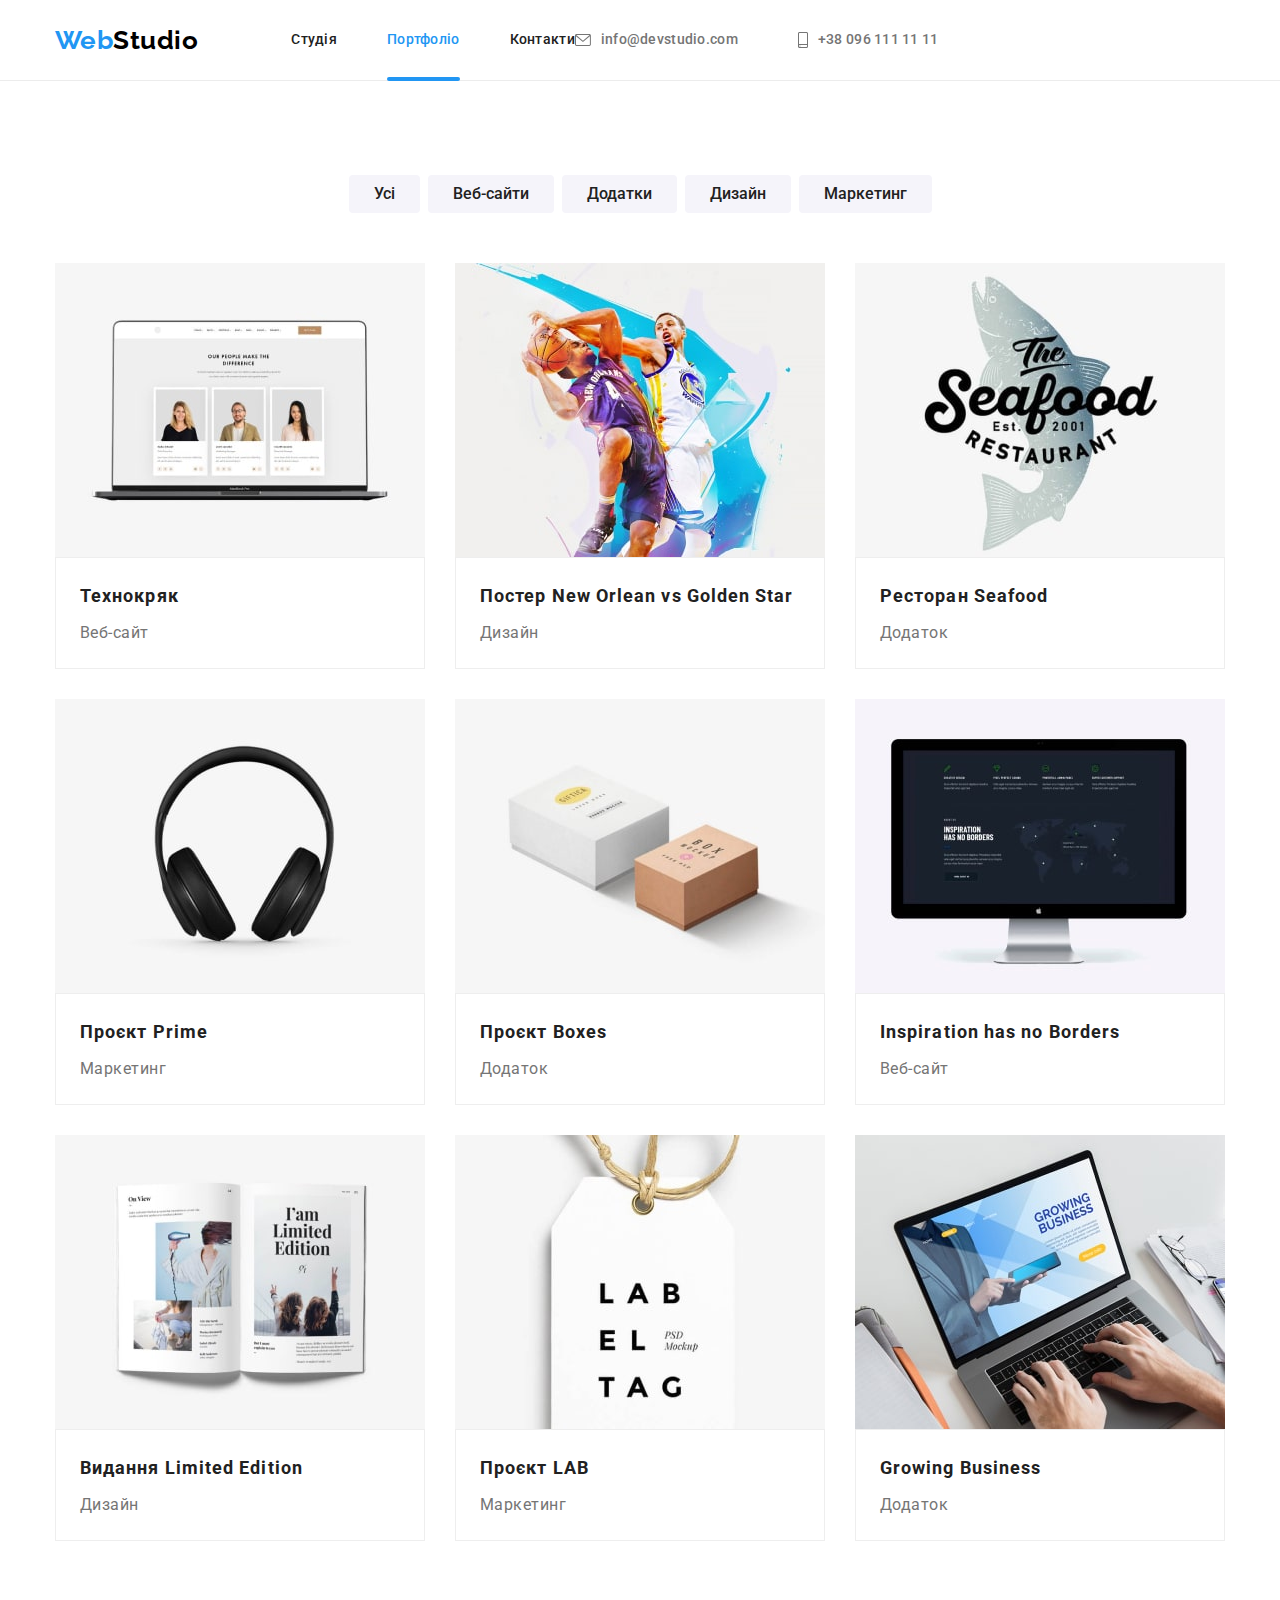
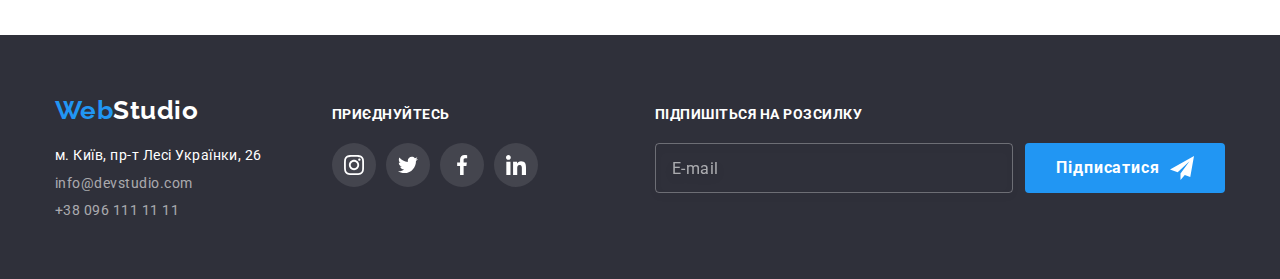
==== commit 4ae9cc1e: "Update" ====
--- a/portfolio.html
+++ b/portfolio.html
@@ -23,29 +23,80 @@
                         <a class="site-nav__link" href="./index.html">Студія</a>
                     </li>
                     <li class="site-nav__item">
-                        <a class="site-nav__link site-nav__link--current" href="./portfolio.html">Портфоліо</a>
+                        <a class="site-nav__link  site-nav__link--current" href="./portfolio.html">Портфоліо</a>
                     </li>
                     <li class="site-nav__item">
                         <a class="site-nav__link" href="#">Контакти</a>
                     </li>
                 </ul>
+                <ul class="contact list">
+                    <li class="contact__item">
+                        <a class="contact__link" href="mailto:info@devstudio.com">
+                            <svg class="contact__icon" width="16" height="12">
+                                <use href="./images/icons.svg#envelope"></use>
+                            </svg>
+                            info@devstudio.com</a>
+                    </li>
+                    <li class="contact__item">
+                        <a class="contact__link" href="tel:+380961111111">
+                            <svg class="contact__icon" width="10" height="16">
+                                <use href="./images/icons.svg#smartphone"></use>
+                            </svg>
+                            +38 096 111 11 11</a>
+                    </li>
+                </ul>
             </nav>
-            <ul class="contact list">
-                <li class="contact__item">
-                    <a class="contact__link" href="mailto:info@devstudio.com">
-                        <svg class="contact__icon" width="16" height="12">
-                            <use href="./images/icons.svg#envelope"></use>
-                        </svg>
-                        info@devstudio.com</a>
-                </li>
-                <li class="contact__item">
-                    <a class="contact__link" href="tel:+380961111111">
-                        <svg class="contact__icon" width="10" height="16">
-                            <use href="./images/icons.svg#smartphone"></use>
-                        </svg>
-                        +38 096 111 11 11</a>
-                </li>
-            </ul>
+            <button class="menu-button-open js-open-menu " aria-expanded="false" aria-controls="menu-container"
+                type="button">
+                <svg width="40" height="40" aria-label="Перемикач мобільного меню">
+                    <use class="icon-menu" href="./images/icons.svg#menu"></use>
+                </svg>
+            </button>
+        </div>
+        <div class="mobile-menu js-menu-container">
+            <div class="container mobile-menu__container">
+                <button class="menu-button-close js-close-menu" aria-expanded="false" aria-controls="menu-container"
+                    type="button">
+                    <svg width="40" height="40" aria-label="Перемикач мобільного меню">
+                        <use class="icon-close" href="./images/icons.svg#menu-close"></use>
+                    </svg>
+                </button>
+                <ul class="site-nav-mobile list">
+                    <li class="site-nav-mobile__item">
+                        <a class="site-nav-mobile__link" href="./index.html">Студія</a>
+                    </li>
+                    <li class="site-nav-mobile__item">
+                        <a class="site-nav-mobile__link  site-nav-mobile__link--current" href="./portfolio.html">Портфоліо</a>
+                    </li>
+                    <li class="site-nav-mobile__item">
+                        <a class="site-nav-mobile__link" href="#">Контакти</a>
+                    </li>
+                </ul>
+                <ul class="contact-mobile list">
+                    <li class="contact-mobile__item">
+                        <a class="contact-mobile__link phone" href="tel:+380961111111">
+                            +38 096 111 11 11</a>
+                    </li>
+                    <li class="contact-mobile__item">
+                        <a class="contact-mobile__link" href="mailto:info@devstudio.com">
+                            info@devstudio.com</a>
+                    </li>
+                </ul>
+                <ul class="social-mobile list">
+                    <li class="social-mobile__item">
+                        <a class="social-mobile__link" href="#">Instagram</a>
+                    </li>
+                    <li class="social-mobile__item">
+                        <a class="social-mobile__link" href="#">Twitter</a>
+                    </li>
+                    <li class="social-mobile__item">
+                        <a class="social-mobile__link" href="#">Facebook</a>
+                    </li>
+                    <li class="social-mobile__item">
+                        <a class="social-mobile__link" href="#">LinkId</a>
+                    </li>
+                </ul>
+            </div>
         </div>
     </header>
     <!--Основний контент-->
@@ -297,5 +348,6 @@
             </div>
         </div>
     </footer>
+    <script src="./js/mobile-menu.js"></script>
 </body>
 </html>--- a/css/main.min.css
+++ b/css/main.min.css
@@ -1 +1 @@
-:root{--title-text-color: #212121;--body-color: #757575;--logo-first-part: #2196F3;--logo-second-part-top: #000000;--logo-second-part-down: #FFFFFF;--header-link-color: #212121;--link-color-focus: #2196F3;--contact__link-color: #757575;--header-border: #ECECEC;--link-fill: #FFFFFF;--link-fill-second: #AFB1B8;--link-color: #2196F3;--footer-bg-color: #2F303A;--footer-info-color: rgba(255, 255, 255, 0.6);--footer-address-link: #FFFFFF;--bg-color: #FFFFFF;--hero-title-color: #FFFFFF;--hero-bg-color: #2F303A;--team-bg-color: #F5F4FA;--team-card-bg-color: #FFFFFF;--button-color: #FFFFFF;--button-bg-color: #2196F3;--buton-bg-color-focus: #188CE8;--button-filter-color: #212121;--button-filter-bg-color: #F5F4FA;--button-filter-focus: #FFFFFF;--portfolio-card-border: #EEEEEE;--transition-dur-and-func: 250ms cubic-bezier(0.4, 0, 0.2, 1)}.visually-hidden{position:absolute;white-space:nowrap;width:1px;height:1px;overflow:hidden;border:0;padding:0;clip:rect(0 0 0 0);clip-path:inset(50%);margin:-1px}*{box-sizing:border-box}h2,h3,p{margin-top:0;margin-bottom:0}img{display:block;max-width:100%;height:auto}input{outline:none}body{background-color:var(--bg-color);color:var(--body-color);font-family:"Roboto",sans-serif;letter-spacing:.03em}body.modal-open{overflow:hidden}.list{margin:0;padding:0;list-style-type:none}.section{padding-top:94px;padding-bottom:94px}@media screen and (max-width: 1199px){.section{padding-top:60px;padding-bottom:60px}}.container{padding-left:15px;padding-right:15px;margin-left:auto;margin-right:auto}@media screen and (min-width: 480px){.container{width:480px}}@media screen and (min-width: 768px){.container{width:768px}}@media screen and (min-width: 1200px){.container{width:1200px}}.modal__button{position:absolute;top:8px;right:8px;background-color:rgba(0,0,0,0);width:30px;height:30px;border:1px solid rgba(0,0,0,.1);cursor:pointer;padding:0;border-radius:50%;display:flex;justify-content:center;align-items:center;fill:var(--logo-second-part-top);transition:fill var(--transition-dur-and-func)}.modal__button:focus,.modal__button:hover{fill:var(--button-bg-color)}.modal__icon{width:18px;height:18px}.features__title,.work__title,.team__title,.clients__title{color:var(--title-text-color);margin-bottom:50px}@media screen and (max-width: 1199px){.features__title,.work__title,.team__title,.clients__title{margin-bottom:30px}}.work__title{text-align:center;font-weight:700;font-size:36px;line-height:1.17}.team__title{font-weight:700;font-size:36px;line-height:1.17;text-align:center}.clients__title{text-align:center;font-weight:700;font-size:36px;line-height:1.17}.logo{color:var(--logo-first-part)}.backdrop{position:fixed;top:0;left:0;width:100%;height:100%;background-color:rgba(0,0,0,.2);z-index:100;opacity:1;transition:opacity var(--transition-dur-and-func),visibility var(--transition-dur-and-func)}@media screen and (max-width: 767px){.backdrop{padding:93px 15px 94px;overflow-y:scroll}}.backdrop--hidden{visibility:hidden;opacity:0;pointer-events:none}.modal{position:absolute;top:50%;left:50%;transform:translate(-50%, -50%);padding:40px;background-color:var(--bg-color);box-shadow:0px 1px 3px rgba(0,0,0,.12),0px 1px 1px rgba(0,0,0,.14),0px 2px 1px rgba(0,0,0,.2);border-radius:4px}@media screen and (max-width: 1199px){.modal{max-width:450px}}.form{width:448px}@media screen and (max-width: 1199px){.form{width:370px}}.form__title{font-weight:700;font-size:20px;line-height:1.15;letter-spacing:.03em;color:var(--title-text-color);display:flex;justify-content:center;margin-bottom:12px}@media screen and (max-width: 1199px){.form__title{line-height:1.5;text-align:center}}.form__field{display:flex;flex-direction:column;margin-bottom:10px}.form__label{font-weight:400;font-size:12px;line-height:1.17;letter-spacing:.01em;color:var(--body-color)}.form__icon-place{position:relative;fill:var(--button-filter-color)}.form__input{margin-top:4px;height:40px;width:100%;padding:12px 42px;border:1px solid rgba(33,33,33,.2);border-radius:4px;transition:border-color var(--transition-dur-and-func)}.form__input:focus{border-color:var(--button-bg-color)}.form__input:focus+.form__icon{fill:var(--link-color)}.form__icon{position:absolute;top:50%;left:12px;width:18px;height:18px;transform:translateY(-50%);transition:fill var(--transition-dur-and-func)}.feedback{display:flex;flex-direction:column}.feedback__text{margin-top:4px;height:120px;width:100%;resize:none;font-weight:400;font-size:12px;line-height:1.17;letter-spacing:.01em;padding:12px 16px;border:1px solid rgba(33,33,33,.2);border-radius:4px;outline:none;transition:border-color var(--transition-dur-and-func)}.feedback__text:focus{border-color:var(--button-bg-color)}.feedback__text::placeholder{color:rgba(117,117,117,.5)}.checkbox{display:flex;flex-direction:column;margin-top:20px;margin-bottom:30px}.checkbox__label{font-weight:400;font-size:14px;line-height:1.71;display:flex;align-items:center;justify-content:center}@media screen and (max-width: 1199px){.checkbox__label{font-size:12px;line-height:1.17}}.checkbox__input{position:absolute;width:1px;height:1px;overflow:hidden;border:0;padding:0;clip:rect(0 0 0 0);margin:-1px;transition:background-color var(--transition-dur-and-func);transition:border-color var(--transition-dur-and-func);transition:filter var(--transition-dur-and-func);transition:box-shadow var(--transition-dur-and-func)}.checkbox__input:checked+.checkbox__icon{background-color:var(--button-bg-color);border-color:var(--button-bg-color);filter:drop-shadow(0px 4px 4px rgba(0, 0, 0, 0.25))}.checkbox__input:focus+.checkbox__icon{box-shadow:0 0 0 2px rgba(0,0,255,.5)}.checkbox__icon{width:16px;height:15px;fill:#fff;margin-right:7px;border-radius:2px;border:2px solid var(--button-filter-color)}.checkbox__policy{font-weight:400;font-size:14px;line-height:1.17;color:var(--link-color)}@media screen and (max-width: 1199px){.checkbox__policy{font-size:12px;line-height:1.17}}.form__button{font-weight:700;font-size:16px;line-height:1.88;letter-spacing:.06em;border:none;padding:10px 32px;width:200px;box-shadow:0px 4px 4px rgba(0,0,0,.15);border-radius:4px;margin:0 auto;display:block;cursor:pointer;color:var(--button-color);background-color:var(--button-bg-color);font-family:inherit;transition:background-color var(--transition-dur-and-func)}.form__button:hover,.form__button:focus{background-color:var(--buton-bg-color-focus)}.header{background-color:var(--bg-color);align-items:center;border-bottom:1px solid var(--header-border);position:relative}.header__logo{color:var(--logo-second-part-top);text-decoration:none;font-family:"Raleway",sans-serif;font-weight:700;font-size:26px;line-height:1.19}.main-nav{display:flex;align-items:center}.header__nav{display:flex;align-items:center}.site-nav{display:block}@media screen and (max-width: 767px){.site-nav{margin-left:40px}}@media screen and (min-width: 768px){.site-nav{display:flex;margin-left:93px}}@media screen and (min-width: 768px){.site-nav__item:not(:last-child){margin-right:50px}}.site-nav__link{color:var(--header-link-color)}.site-nav__link:hover,.site-nav__link:focus{color:var(--link-color-focus)}.site-nav__link,.contact__link{position:relative;font-weight:500;font-size:14px;line-height:1.14;letter-spacing:.02em;text-decoration:none;padding:32px 0;display:inline-block;transition:color var(--transition-dur-and-func)}@media screen and (max-width: 767px){.site-nav__link{font-weight:500;font-size:40px;line-height:1.18}}.contact{display:flex;margin-left:auto}@media screen and (min-width: 768px)and (max-width: 1199px){.contact{display:block}}.contact__link{display:flex;align-items:center;color:var(--contact__link-color);fill:currentColor}.contact__link:hover,.contact__link:focus{color:var(--link-color-focus)}.site-nav__link--current{color:var(--link-color-focus);opacity:1}@media screen and (min-width: 768px){.site-nav__link--current::after{content:"";position:absolute;left:0;bottom:-1px;width:100%;height:4px;display:block;background-color:var(--link-color);border-radius:2px}}.contact__item{display:flex}@media screen and (min-width: 1200px){.contact__item{margin-right:10px}.contact__item:not(:first-child){margin-left:50px}}.contact__icon{margin-right:10px}.menu-button{display:flex;margin:0;padding:0;border:none;background-color:rgba(0,0,0,0)}@media screen and (min-width: 768px){.menu-button{display:none}}.menu-button .icon-close{display:none}.menu-button.is-open .icon-close{display:block}.menu-button.is-open .icon-menu{display:none}.menu-container{background-color:var(--bg-color);padding:0;font-size:20px;display:none}@media screen and (max-width: 767px){.menu-container{display:none;position:absolute;top:100%;left:0;width:100%}.menu-container.is-open{display:block}}@media screen and (min-width: 768px){.menu-container{display:flex}}@media screen and (min-width: 768px){.navigation{display:flex}}.hero{background-color:var(--hero-bg-color);text-align:center;background-image:linear-gradient(rgba(47, 48, 58, 0.4), rgba(47, 48, 58, 0.4)),url(../images/hero-mobile.jpg);max-width:1600px;margin-left:auto;margin-right:auto;background-size:cover;background-position:center;background-repeat:no-repeat}@media screen and (min-width: 480px){.hero{padding-top:118px;padding-bottom:118px;height:400px}}@media screen and (min-width: 1200px){.hero{padding-top:200px;padding-bottom:200px;height:600px}}@media screen and (min-resolution: 192dpi),screen and (min-resolution: 2dppx){.hero{background-image:linear-gradient(rgba(47, 48, 58, 0.4), rgba(47, 48, 58, 0.4)),url(../images/hero-mobile@2x.jpg)}}@media screen and (min-width: 481px)and (max-width: 768px){.hero{background-image:linear-gradient(rgba(47, 48, 58, 0.4), rgba(47, 48, 58, 0.4)),url(../images/hero-tablet.jpg)}}@media screen and (min-width: 481px)and (max-width: 768px)and (min-resolution: 192dpi),screen and (min-width: 481px)and (max-width: 768px)and (min-resolution: 2dppx){.hero{background-image:linear-gradient(rgba(47, 48, 58, 0.4), rgba(47, 48, 58, 0.4)),url(../images/hero-tablet@2x.jpg)}}@media screen and (min-width: 769px){.hero{background-image:linear-gradient(rgba(47, 48, 58, 0.4), rgba(47, 48, 58, 0.4)),url(../images/hero-desktop.jpg)}}@media screen and (min-width: 769px)and (min-resolution: 192dpi),screen and (min-width: 769px)and (min-resolution: 2dppx){.hero{background-image:linear-gradient(rgba(47, 48, 58, 0.4), rgba(47, 48, 58, 0.4)),url(../images/hero-desktop@2x.jpg)}}.hero__title{color:var(--hero-title-color);text-transform:uppercase;font-weight:900;letter-spacing:.06em;margin-top:0;margin-bottom:30px;margin-left:auto;margin-right:auto;text-align:center}@media screen and (min-width: 480px){.hero__title{font-size:26px;line-height:1.62;width:360px}}@media screen and (min-width: 1200px){.hero__title{font-size:44px;line-height:1.36;width:696px}}.hero__button{color:var(--button-color);background-color:var(--button-bg-color);font-family:inherit;font-weight:700;font-size:16px;line-height:1.88;cursor:pointer;border:none;box-shadow:0px 4px 4px rgba(0,0,0,.15);border-radius:4px;transition:background-color var(--transition-dur-and-func)}.hero__button:hover,.hero__button:focus{background-color:var(--buton-bg-color-focus);box-shadow:0px 4px 4px rgba(0,0,0,.15);border-radius:4px}@media screen and (min-width: 480px){.hero__button{width:200px;padding:10px 24px}}@media screen and (min-width: 1200px){.hero__button{width:216px;padding:10px 32px}}@media screen and (min-width: 1200px){.features{margin-bottom:-94px}}@media screen and (min-width: 480px){.feature{display:grid;margin:-15px}}@media screen and (min-width: 768px){.feature{display:flex;flex-wrap:wrap;margin:-15px}}@media screen and (min-width: 1200px){.feature{display:flex;margin:-15px}}@media screen and (min-width: 480px){.feature__item{width:450px;margin:15px}}@media screen and (min-width: 768px){.feature__item{width:354px;margin:15px}}@media screen and (min-width: 1200px){.feature__item{width:270px;margin:15px}}.feature__bg{padding:0;width:100%;height:120px;display:flex;align-items:center;justify-content:center;background-color:var(--team-bg-color);border-radius:4px;margin-bottom:30px}.feature__icon{width:70px;height:70px;display:block}.feature__title{text-transform:uppercase;font-weight:700;font-size:14px;line-height:1.14;margin-bottom:10px;color:var(--title-text-color)}@media screen and (min-width: 480px){.feature__title{display:flex;justify-content:center}}@media screen and (min-width: 768px){.feature__title{display:block}}@media screen and (min-width: 1200px){.feature__title{display:block}}.feature__text{font-weight:400;font-size:14px;line-height:1.71}@media screen and (max-width: 1199px){.work{display:none}}.work__list{display:flex}.work__item{position:relative;width:370px}.work__item:not(:last-child){margin-right:30px}.work__bg{position:absolute;width:370px;height:70px;bottom:0px;background:rgba(47,48,58,.8);display:flex;justify-content:center;align-items:center}.work__text{font-weight:700;font-size:14px;line-height:1.14;letter-spacing:.03em;text-transform:uppercase;color:var(--hero-title-color)}.team{background-color:var(--team-bg-color)}@media screen and (min-width: 480px){.team__list{display:grid;margin:-15px}}@media screen and (min-width: 768px){.team__list{display:flex;flex-wrap:wrap}}@media screen and (min-width: 1200px){.team__list{display:flex}}.team__item{background-color:var(--team-card-bg-color);display:block;box-shadow:0px 1px 3px rgba(0,0,0,.12),0px 1px 1px rgba(0,0,0,.14),0px 2px 1px rgba(0,0,0,.2);border-radius:0px 0px 4px 4px}@media screen and (min-width: 480px){.team__item{width:450px;margin:15px}}@media screen and (min-width: 768px){.team__item{width:354px}}@media screen and (min-width: 1200px){.team__item{width:270px}}.team-card-social{display:flex;justify-content:space-between;margin:0 auto}.team-card-social__link{display:flex;align-items:center;justify-content:center;height:44px;width:44px;border-radius:50%;fill:var(--link-fill-second);transition:fill var(--transition-dur-and-func),background-color var(--transition-dur-and-func)}.team-card-social__link:not(:last-child){margin-right:10px}.team-card-social__link:hover,.team-card-social__link:focus{background-color:var(--link-color);fill:var(--link-fill)}.team-card-social__icon{width:20px;height:20px}.team-card__title{text-align:center;font-weight:500;font-size:16px;line-height:1.19;color:var(--title-text-color)}.team-card__text{text-align:center;font-size:16px;line-height:1.19;margin-top:10px;margin-bottom:16px}@media screen and (min-width: 480px){.team-card{padding:30px 122px 24px}}@media screen and (min-width: 768px){.team-card{padding:30px 74px 24px}}@media screen and (min-width: 1200px){.team-card{padding:30px 32px 30px}}.clients__list{display:flex;margin:0 auto}@media screen and (min-width: 480px){.clients__list{flex-wrap:wrap;margin:-15px}}@media screen and (min-width: 480px){.clients__item{margin:15px}}.clients__link{display:flex;align-items:center;justify-content:center;height:92px;border:1px solid var(--link-fill-second);border-radius:4px;fill:var(--link-fill-second);transition:fill var(--transition-dur-and-func),border-color var(--transition-dur-and-func)}.clients__link:hover,.clients__link:focus{border-color:var(--link-color-focus);fill:var(--link-color-focus)}.clients__link:not(:last-child){margin-right:30px}@media screen and (min-width: 480px){.clients__link{width:210px}}@media screen and (min-width: 768px){.clients__link{width:226px}}@media screen and (min-width: 1200px){.clients__link{width:170px}}.clients__icon{width:106px;height:60px}.footer{background-color:var(--footer-bg-color);padding-top:60px;padding-bottom:60px}@media screen and (min-width: 480px){.footer{text-align:center}}.footer__logo{color:var(--logo-second-part-down);text-decoration:none;font-family:"Raleway",sans-serif;font-weight:700;font-size:26px;line-height:1.19}.address{font-style:normal;margin-top:20px}@media screen and (min-width: 480px){.footer-address{text-align:center;margin-bottom:60px}}@media screen and (min-width: 1200px){.footer-address{text-align:left;margin-bottom:0}}.address__item:not(:last-child){margin-bottom:9px}.address__link{color:var(--footer-address-link);text-decoration:none;font-weight:400;font-size:14px;line-height:1.17}.address__contact{color:var(--footer-info-color);text-decoration:none;font-weight:400;font-size:14px;line-height:1.17;display:inline-block;transition:color var(--transition-dur-and-func)}.address__contact:hover,.address__contact:focus{color:var(--link-color-focus)}.footer-block{align-items:baseline}@media screen and (min-width: 768px){.footer-block{display:flex;flex-wrap:wrap;justify-content:space-around}}.footer-social{display:inline-block;align-items:baseline}@media screen and (min-width: 480px){.footer-social{text-align:center;margin-bottom:60px}}@media screen and (min-width: 1200px){.footer-social{text-align:left;margin-bottom:0;margin-left:70px}}.footer-social__title{color:var(--link-fill);text-transform:uppercase;font-weight:700;font-size:14px;line-height:1.14;margin-bottom:20px}.footer-social__list{display:flex;justify-content:space-between;margin:0 auto}.footer-social__link{display:flex;align-items:center;justify-content:center;height:44px;width:44px;border-radius:50%;background-color:rgba(255,255,255,.1);fill:var(--link-fill);transition:background-color var(--transition-dur-and-func)}.footer-social__link:hover,.footer-social__link:focus{background-color:var(--link-color-focus);fill:var(--link-fill)}.footer-social__item:not(:last-child){margin-right:10px}.footer-social__icon{width:20px;height:20px}@media screen and (min-width: 768px){.footer-form-block{display:inline}}@media screen and (min-width: 1200px){.footer-form-block{display:inline;margin-left:auto;text-align:left}}.footer-form__title{color:var(--link-fill);text-transform:uppercase;font-weight:700;font-size:14px;line-height:1.14;margin-bottom:20px}@media screen and (min-width: 1200px){.footer-form{display:flex}}.footer-form__input{font-weight:400;font-size:16px;line-height:1.25;height:50px;padding:15px 0px 15px 16px;border:1px solid rgba(255,255,255,.3);filter:drop-shadow(0px 4px 4px rgba(0, 0, 0, 0.15));border-radius:4px;background-color:rgba(0,0,0,0);color:var(--bg-color);display:flex}.footer-form__input::placeholder{font-weight:400;font-size:16px;line-height:1.25;letter-spacing:.03em;color:rgba(255,255,255,.6)}@media screen and (min-width: 480px){.footer-form__input{margin-bottom:20px;width:450px}}@media screen and (min-width: 1200px){.footer-form__input{margin-bottom:0;width:358px}}.footer-form__button{font-weight:700;font-size:16px;line-height:1.88;letter-spacing:.06em;border:none;padding:10px 28px;width:200px;border-radius:4px;cursor:pointer;display:flex;align-items:center;justify-content:center;color:var(--button-color);background-color:var(--button-bg-color);font-family:inherit;transition:background-color var(--transition-dur-and-func),box-shadow var(--transition-dur-and-func)}.footer-form__button:hover,.footer-form__button:focus{background-color:var(--buton-bg-color-focus);box-shadow:0px 4px 4px rgba(0,0,0,.15)}@media screen and (min-width: 480px){.footer-form__button{margin:auto}}@media screen and (min-width: 1200px){.footer-form__button{margin-left:12px}}.footer-form__icon{fill:var(--button-color);margin-left:10px}.filter__list{display:flex}@media screen and (min-width: 480px){.filter__list{flex-wrap:wrap}}@media screen and (min-width: 768px){.filter__list{justify-content:center}}.filter__item:not(:last-child){margin-right:8px}.filter__button{color:var(--button-filter-color);background-color:var(--button-filter-bg-color);font-family:inherit;font-weight:500;font-size:16px;line-height:1.63;cursor:pointer;border-radius:4px;border:none;padding:6px 22px;transition:color var(--transition-dur-and-func),background-color var(--transition-dur-and-func),box-shadow var(--transition-dur-and-func)}.filter__button:hover,.filter__button:focus{color:var(--button-filter-focus);background-color:var(--link-color-focus);box-shadow:0px 3px 1px rgba(0,0,0,.1),0px 1px 2px rgba(0,0,0,.08),0px 2px 2px rgba(0,0,0,.12)}.filter__button:first-child{padding:6px 25px}.cards{display:flex;flex-wrap:wrap;margin-right:-30px;margin-bottom:-30px}@media screen and (min-width: 480px){.cards{margin-top:40px}}@media screen and (min-width: 768px){.cards{margin-top:30px}}@media screen and (min-width: 1200px){.cards{margin-top:50px}}.cards__item{margin-right:30px;margin-bottom:30px}@media screen and (min-width: 480px){.cards__item{width:450px}}@media screen and (min-width: 768px){.cards__item{width:354px}}@media screen and (min-width: 1200px){.cards__item{width:370px}}.cards__link{text-decoration:none;display:inline-block;transition:box-shadow var(--transition-dur-and-func)}.cards__link:hover,.cards__link:focus{box-shadow:0px 1px 1px rgba(0,0,0,.12),0px 4px 4px rgba(0,0,0,.06),1px 4px 6px rgba(0,0,0,.16)}.cards__link:hover .cards__overlay,.cards__link:focus .cards__overlay{transform:translateY(0%)}.cards__title{font-weight:700;font-size:18px;line-height:2;letter-spacing:.06em;color:var(--title-text-color)}.cards__text{color:var(--body-color);font-weight:400;font-size:16px;line-height:1.88;margin-top:4px}.cards__wrapper{position:relative;overflow:hidden}.cards__overlay{position:absolute;top:0;left:0;height:100%;width:100%;color:var(--hero-title-color);background-color:rgba(33,150,243,.9);font-weight:400;font-size:18px;line-height:1.55;letter-spacing:.03em;padding:63px 24px;overflow:auto;transform:translateY(100%);transition:transform var(--transition-dur-and-func)}.cards__border{padding:20px 24px;border:1px solid var(--portfolio-card-border)}@media screen and (min-width: 480px){.cards__border{width:450px}}@media screen and (min-width: 768px){.cards__border{width:354px;height:146px}}@media screen and (min-width: 1200px){.cards__border{width:370px;height:auto}}/*# sourceMappingURL=main.min.css.map */+:root{--title-text-color: #212121;--body-color: #757575;--logo-first-part: #2196F3;--logo-second-part-top: #000000;--logo-second-part-down: #FFFFFF;--header-link-color: #212121;--link-color-focus: #2196F3;--contact__link-color: #757575;--header-border: #ECECEC;--link-fill: #FFFFFF;--link-fill-second: #AFB1B8;--link-color: #2196F3;--footer-bg-color: #2F303A;--footer-info-color: rgba(255, 255, 255, 0.6);--footer-address-link: #FFFFFF;--bg-color: #FFFFFF;--hero-title-color: #FFFFFF;--hero-bg-color: #2F303A;--team-bg-color: #F5F4FA;--team-card-bg-color: #FFFFFF;--button-color: #FFFFFF;--button-bg-color: #2196F3;--buton-bg-color-focus: #188CE8;--button-filter-color: #212121;--button-filter-bg-color: #F5F4FA;--button-filter-focus: #FFFFFF;--portfolio-card-border: #EEEEEE;--transition-dur-and-func: 250ms cubic-bezier(0.4, 0, 0.2, 1)}.visually-hidden{position:absolute;white-space:nowrap;width:1px;height:1px;overflow:hidden;border:0;padding:0;clip:rect(0 0 0 0);clip-path:inset(50%);margin:-1px}*{box-sizing:border-box}h2,h3,p{margin-top:0;margin-bottom:0}img{display:block;max-width:100%;height:auto}input{outline:none}body{background-color:var(--bg-color);color:var(--body-color);font-family:"Roboto",sans-serif;letter-spacing:.03em}body.modal-open{overflow:hidden}.list{margin:0;padding:0;list-style-type:none}.section{padding-top:94px;padding-bottom:94px}@media screen and (max-width: 1199px){.section{padding-top:60px;padding-bottom:60px}}.container{padding-left:15px;padding-right:15px;margin-left:auto;margin-right:auto}@media screen and (min-width: 480px){.container{width:480px}}@media screen and (min-width: 768px){.container{width:768px}}@media screen and (min-width: 1200px){.container{width:1200px}}.modal__button{position:absolute;top:8px;right:8px;background-color:rgba(0,0,0,0);width:30px;height:30px;border:1px solid rgba(0,0,0,.1);cursor:pointer;padding:0;border-radius:50%;display:flex;justify-content:center;align-items:center;fill:var(--logo-second-part-top);transition:fill var(--transition-dur-and-func)}.modal__button:focus,.modal__button:hover{fill:var(--button-bg-color)}.modal__icon{width:18px;height:18px}.features__title,.work__title,.team__title,.clients__title{color:var(--title-text-color);margin-bottom:50px}@media screen and (max-width: 1199px){.features__title,.work__title,.team__title,.clients__title{margin-bottom:30px}}.work__title{text-align:center;font-weight:700;font-size:36px;line-height:1.17}.team__title{font-weight:700;font-size:36px;line-height:1.17;text-align:center}.clients__title{text-align:center;font-weight:700;font-size:36px;line-height:1.17}.logo{color:var(--logo-first-part)}.backdrop{position:fixed;top:0;left:0;width:100%;height:100%;background-color:rgba(0,0,0,.2);z-index:100;opacity:1;transition:opacity var(--transition-dur-and-func),visibility var(--transition-dur-and-func)}@media screen and (max-width: 767px){.backdrop{padding:93px 15px 94px;overflow-y:scroll}}.backdrop--hidden{visibility:hidden;opacity:0;pointer-events:none}.modal{position:absolute;top:50%;left:50%;transform:translate(-50%, -50%);padding:40px;background-color:var(--bg-color);box-shadow:0px 1px 3px rgba(0,0,0,.12),0px 1px 1px rgba(0,0,0,.14),0px 2px 1px rgba(0,0,0,.2);border-radius:4px}@media screen and (max-width: 1199px){.modal{max-width:450px}}.form{width:448px}@media screen and (max-width: 1199px){.form{width:370px}}.form__title{font-weight:700;font-size:20px;line-height:1.15;letter-spacing:.03em;color:var(--title-text-color);display:flex;justify-content:center;margin-bottom:12px}@media screen and (max-width: 1199px){.form__title{line-height:1.5;text-align:center}}.form__field{display:flex;flex-direction:column;margin-bottom:10px}.form__label{font-weight:400;font-size:12px;line-height:1.17;letter-spacing:.01em;color:var(--body-color)}.form__icon-place{position:relative;fill:var(--button-filter-color)}.form__input{margin-top:4px;height:40px;width:100%;padding:12px 42px;border:1px solid rgba(33,33,33,.2);border-radius:4px;transition:border-color var(--transition-dur-and-func)}.form__input:focus{border-color:var(--button-bg-color)}.form__input:focus+.form__icon{fill:var(--link-color)}.form__icon{position:absolute;top:50%;left:12px;width:18px;height:18px;transform:translateY(-50%);transition:fill var(--transition-dur-and-func)}.feedback{display:flex;flex-direction:column}.feedback__text{margin-top:4px;height:120px;width:100%;resize:none;font-weight:400;font-size:12px;line-height:1.17;letter-spacing:.01em;padding:12px 16px;border:1px solid rgba(33,33,33,.2);border-radius:4px;outline:none;transition:border-color var(--transition-dur-and-func)}.feedback__text:focus{border-color:var(--button-bg-color)}.feedback__text::placeholder{color:rgba(117,117,117,.5)}.checkbox{display:flex;flex-direction:column;margin-top:20px;margin-bottom:30px}.checkbox__label{font-weight:400;font-size:14px;line-height:1.71;display:flex;align-items:center;justify-content:center}@media screen and (max-width: 1199px){.checkbox__label{font-size:12px;line-height:1.17}}.checkbox__input{position:absolute;width:1px;height:1px;overflow:hidden;border:0;padding:0;clip:rect(0 0 0 0);margin:-1px;transition:background-color var(--transition-dur-and-func);transition:border-color var(--transition-dur-and-func);transition:filter var(--transition-dur-and-func);transition:box-shadow var(--transition-dur-and-func)}.checkbox__input:checked+.checkbox__icon{background-color:var(--button-bg-color);border-color:var(--button-bg-color);filter:drop-shadow(0px 4px 4px rgba(0, 0, 0, 0.25))}.checkbox__input:focus+.checkbox__icon{box-shadow:0 0 0 2px rgba(0,0,255,.5)}.checkbox__icon{width:16px;height:15px;fill:#fff;margin-right:7px;border-radius:2px;border:2px solid var(--button-filter-color)}.checkbox__policy{font-weight:400;font-size:14px;line-height:1.17;color:var(--link-color)}@media screen and (max-width: 1199px){.checkbox__policy{font-size:12px;line-height:1.17}}.form__button{font-weight:700;font-size:16px;line-height:1.88;letter-spacing:.06em;border:none;padding:10px 32px;width:200px;box-shadow:0px 4px 4px rgba(0,0,0,.15);border-radius:4px;margin:0 auto;display:block;cursor:pointer;color:var(--button-color);background-color:var(--button-bg-color);font-family:inherit;transition:background-color var(--transition-dur-and-func)}.form__button:hover,.form__button:focus{background-color:var(--buton-bg-color-focus)}.header{background-color:var(--bg-color);align-items:center;border-bottom:1px solid var(--header-border)}.header .container{display:flex;justify-content:space-between}.header__logo{color:var(--logo-second-part-top);text-decoration:none;font-family:"Raleway",sans-serif;font-weight:700;font-size:24px;line-height:1.17}.main-nav{display:flex;align-items:center;justify-content:space-between}.header__nav{display:flex;align-items:center}.site-nav__item:not(:last-child){margin-right:50px}.site-nav__link{color:var(--header-link-color)}.site-nav__link:hover,.site-nav__link:focus{color:var(--link-color-focus)}.site-nav__link,.contact__link{position:relative;font-weight:500;font-size:14px;line-height:1.14;letter-spacing:.02em;text-decoration:none;padding:32px 0;display:inline-block;transition:color var(--transition-dur-and-func)}.contact{display:flex;margin-left:auto}.contact__link{display:flex;align-items:center;color:var(--contact__link-color);fill:currentColor}.contact__link:hover,.contact__link:focus{color:var(--link-color-focus)}.site-nav__link--current{color:var(--link-color-focus);opacity:1}.site-nav__link--current::after{content:"";position:absolute;left:0;bottom:-1px;width:100%;height:4px;display:block;background-color:var(--link-color);border-radius:2px}.contact__item{display:flex;margin-right:10px}.contact__item:last-child{margin-left:50px}.contact__icon{margin-right:10px}@media screen and (max-width: 767px){.site-nav{display:none}.contact{display:none}.menu-button-open{margin:0;padding:0;border:none;background-color:rgba(0,0,0,0);line-height:0;cursor:pointer}}@media screen and (min-width: 768px){.site-nav{display:flex;margin-left:88px}.contact{display:block;margin-left:auto}.contact__link{padding:0;margin:0}.contact__item:last-child{margin-left:0}.contact__item:first-child{margin-bottom:10px}.menu-button-open{display:none}}@media screen and (min-width: 1200px){.site-nav{display:flex;margin-left:93px}.contact{display:flex;margin-left:auto}.contact__item:last-child{margin-left:50px}.contact__item:first-child{margin-bottom:0}.header__logo{font-size:26px;line-height:1.19}}@media screen and (max-width: 767px){.mobile-menu{position:fixed;top:0;left:0;width:100%;height:100%;background-color:var(--bg-color);opacity:0;visibility:hidden;pointer-events:none;transition:opacity var(--transition-dur-and-func),visibility var(--transition-dur-and-func)}.menu-button-close{position:absolute;top:10px;right:15px;margin:0;padding:0;border:none;background-color:rgba(0,0,0,0);line-height:0;cursor:pointer}.mobile-menu__container{position:relative;padding-left:40px;padding-top:32px;padding-bottom:48px}.mobile-menu.is-open{opacity:1;visibility:visible;pointer-events:auto}.site-nav-mobile__link{position:relative;font-weight:500;font-size:40px;line-height:1.18;letter-spacing:.02em;text-decoration:none;padding:16px 0;display:inline-block;transition:color var(--transition-dur-and-func);color:var(--header-link-color)}.site-nav-mobile__link:hover,.site-nav-mobile__link:focus{color:var(--link-color-focus)}.site-nav-mobile__link:hover::after,.site-nav-mobile__link:focus::after{content:"";position:absolute;left:0;bottom:-1px;width:100%;height:4px;display:block;background-color:var(--link-color);border-radius:2px}.site-nav-mobile__link--current{color:var(--link-color-focus);opacity:1}.contact-mobile{margin-left:auto}.contact-mobile__link{position:relative;font-weight:500;font-size:24px;line-height:1.17;letter-spacing:.02em;text-decoration:none;padding:0;display:inline-block;transition:color var(--transition-dur-and-func)}.contact-mobile__link.phone{font-size:34px;line-height:1.18;color:var(--link-color-focus);margin-top:286px;margin-bottom:32px}.contact-mobile__link{display:flex;align-items:center;color:var(--contact__link-color);fill:currentColor}.contact-mobile__link:hover,.contact-mobile__link:focus{color:var(--link-color-focus)}.social-mobile{display:flex;margin-left:-10px;margin-top:64px}.social-mobile__item{padding-left:10px;padding-right:10px}.social-mobile__item:not(:last-child){border-right:1px solid rgba(33,33,33,.2)}.social-mobile__link{font-weight:500;font-size:18px;line-height:1.22;letter-spacing:.02em;color:var(--link-color-focus);text-decoration:none}}@media screen and (min-width: 768px){.mobile-menu{display:none}}.hero{background-color:var(--hero-bg-color);text-align:center;background-image:linear-gradient(rgba(47, 48, 58, 0.4), rgba(47, 48, 58, 0.4)),url(../images/hero-mobile.jpg);max-width:1600px;margin-left:auto;margin-right:auto;background-size:cover;background-position:center;background-repeat:no-repeat}@media screen and (min-width: 480px){.hero{padding-top:118px;padding-bottom:118px;height:400px}}@media screen and (min-width: 1200px){.hero{padding-top:200px;padding-bottom:200px;height:600px}}@media screen and (min-resolution: 192dpi),screen and (min-resolution: 2dppx){.hero{background-image:linear-gradient(rgba(47, 48, 58, 0.4), rgba(47, 48, 58, 0.4)),url(../images/hero-mobile@2x.jpg)}}@media screen and (min-width: 481px)and (max-width: 768px){.hero{background-image:linear-gradient(rgba(47, 48, 58, 0.4), rgba(47, 48, 58, 0.4)),url(../images/hero-tablet.jpg)}}@media screen and (min-width: 481px)and (max-width: 768px)and (min-resolution: 192dpi),screen and (min-width: 481px)and (max-width: 768px)and (min-resolution: 2dppx){.hero{background-image:linear-gradient(rgba(47, 48, 58, 0.4), rgba(47, 48, 58, 0.4)),url(../images/hero-tablet@2x.jpg)}}@media screen and (min-width: 769px){.hero{background-image:linear-gradient(rgba(47, 48, 58, 0.4), rgba(47, 48, 58, 0.4)),url(../images/hero-desktop.jpg)}}@media screen and (min-width: 769px)and (min-resolution: 192dpi),screen and (min-width: 769px)and (min-resolution: 2dppx){.hero{background-image:linear-gradient(rgba(47, 48, 58, 0.4), rgba(47, 48, 58, 0.4)),url(../images/hero-desktop@2x.jpg)}}.hero__title{color:var(--hero-title-color);text-transform:uppercase;font-weight:900;letter-spacing:.06em;margin-top:0;margin-bottom:30px;margin-left:auto;margin-right:auto;text-align:center}@media screen and (min-width: 480px){.hero__title{font-size:26px;line-height:1.62;width:360px}}@media screen and (min-width: 1200px){.hero__title{font-size:44px;line-height:1.36;width:696px}}.hero__button{color:var(--button-color);background-color:var(--button-bg-color);font-family:inherit;font-weight:700;font-size:16px;line-height:1.88;cursor:pointer;border:none;box-shadow:0px 4px 4px rgba(0,0,0,.15);border-radius:4px;transition:background-color var(--transition-dur-and-func)}.hero__button:hover,.hero__button:focus{background-color:var(--buton-bg-color-focus);box-shadow:0px 4px 4px rgba(0,0,0,.15);border-radius:4px}@media screen and (min-width: 480px){.hero__button{width:200px;padding:10px 24px}}@media screen and (min-width: 1200px){.hero__button{width:216px;padding:10px 32px}}@media screen and (min-width: 1200px){.features{margin-bottom:-94px}}@media screen and (min-width: 480px){.feature{display:grid;margin:-15px}}@media screen and (min-width: 768px){.feature{display:flex;flex-wrap:wrap;margin:-15px}}@media screen and (min-width: 1200px){.feature{display:flex;margin:-15px}}@media screen and (min-width: 480px){.feature__item{width:450px;margin:15px}}@media screen and (min-width: 768px){.feature__item{width:354px;margin:15px}}@media screen and (min-width: 1200px){.feature__item{width:270px;margin:15px}}.feature__bg{padding:0;width:100%;height:120px;display:flex;align-items:center;justify-content:center;background-color:var(--team-bg-color);border-radius:4px;margin-bottom:30px}.feature__icon{width:70px;height:70px;display:block}.feature__title{text-transform:uppercase;font-weight:700;font-size:14px;line-height:1.14;margin-bottom:10px;color:var(--title-text-color)}@media screen and (min-width: 480px){.feature__title{display:flex;justify-content:center}}@media screen and (min-width: 768px){.feature__title{display:block}}@media screen and (min-width: 1200px){.feature__title{display:block}}.feature__text{font-weight:400;font-size:14px;line-height:1.71}@media screen and (max-width: 1199px){.work{display:none}}.work__list{display:flex}.work__item{position:relative;width:370px}.work__item:not(:last-child){margin-right:30px}.work__bg{position:absolute;width:370px;height:70px;bottom:0px;background:rgba(47,48,58,.8);display:flex;justify-content:center;align-items:center}.work__text{font-weight:700;font-size:14px;line-height:1.14;letter-spacing:.03em;text-transform:uppercase;color:var(--hero-title-color)}.team{background-color:var(--team-bg-color)}@media screen and (min-width: 480px){.team__list{display:grid;margin:-15px}}@media screen and (min-width: 768px){.team__list{display:flex;flex-wrap:wrap}}@media screen and (min-width: 1200px){.team__list{display:flex}}.team__item{background-color:var(--team-card-bg-color);display:block;box-shadow:0px 1px 3px rgba(0,0,0,.12),0px 1px 1px rgba(0,0,0,.14),0px 2px 1px rgba(0,0,0,.2);border-radius:0px 0px 4px 4px}@media screen and (min-width: 480px){.team__item{width:450px;margin:15px}}@media screen and (min-width: 768px){.team__item{width:354px}}@media screen and (min-width: 1200px){.team__item{width:270px}}.team-card-social{display:flex;justify-content:space-between;margin:0 auto}.team-card-social__link{display:flex;align-items:center;justify-content:center;height:44px;width:44px;border-radius:50%;fill:var(--link-fill-second);transition:fill var(--transition-dur-and-func),background-color var(--transition-dur-and-func)}.team-card-social__link:not(:last-child){margin-right:10px}.team-card-social__link:hover,.team-card-social__link:focus{background-color:var(--link-color);fill:var(--link-fill)}.team-card-social__icon{width:20px;height:20px}.team-card__title{text-align:center;font-weight:500;font-size:16px;line-height:1.19;color:var(--title-text-color)}.team-card__text{text-align:center;font-size:16px;line-height:1.19;margin-top:10px;margin-bottom:16px}@media screen and (min-width: 480px){.team-card{padding:30px 122px 24px}}@media screen and (min-width: 768px){.team-card{padding:30px 74px 24px}}@media screen and (min-width: 1200px){.team-card{padding:30px 32px 30px}}.clients__list{display:flex;margin:0 auto}@media screen and (min-width: 480px){.clients__list{flex-wrap:wrap;margin:-15px}}@media screen and (min-width: 480px){.clients__item{margin:15px}}.clients__link{display:flex;align-items:center;justify-content:center;height:92px;border:1px solid var(--link-fill-second);border-radius:4px;fill:var(--link-fill-second);transition:fill var(--transition-dur-and-func),border-color var(--transition-dur-and-func)}.clients__link:hover,.clients__link:focus{border-color:var(--link-color-focus);fill:var(--link-color-focus)}.clients__link:not(:last-child){margin-right:30px}@media screen and (min-width: 480px){.clients__link{width:210px}}@media screen and (min-width: 768px){.clients__link{width:226px}}@media screen and (min-width: 1200px){.clients__link{width:170px}}.clients__icon{width:106px;height:60px}.footer{background-color:var(--footer-bg-color);padding-top:60px;padding-bottom:60px}@media screen and (min-width: 480px){.footer{text-align:center}}.footer__logo{color:var(--logo-second-part-down);text-decoration:none;font-family:"Raleway",sans-serif;font-weight:700;font-size:26px;line-height:1.19}.address{font-style:normal;margin-top:20px}@media screen and (min-width: 480px){.footer-address{text-align:center;margin-bottom:60px}}@media screen and (min-width: 1200px){.footer-address{text-align:left;margin-bottom:0}}.address__item:not(:last-child){margin-bottom:9px}.address__link{color:var(--footer-address-link);text-decoration:none;font-weight:400;font-size:14px;line-height:1.17}.address__contact{color:var(--footer-info-color);text-decoration:none;font-weight:400;font-size:14px;line-height:1.17;display:inline-block;transition:color var(--transition-dur-and-func)}.address__contact:hover,.address__contact:focus{color:var(--link-color-focus)}.footer-block{align-items:baseline}@media screen and (min-width: 768px){.footer-block{display:flex;flex-wrap:wrap;justify-content:space-around}}.footer-social{display:inline-block;align-items:baseline}@media screen and (min-width: 480px){.footer-social{text-align:center;margin-bottom:60px}}@media screen and (min-width: 1200px){.footer-social{text-align:left;margin-bottom:0;margin-left:70px}}.footer-social__title{color:var(--link-fill);text-transform:uppercase;font-weight:700;font-size:14px;line-height:1.14;margin-bottom:20px}.footer-social__list{display:flex;justify-content:space-between;margin:0 auto}.footer-social__link{display:flex;align-items:center;justify-content:center;height:44px;width:44px;border-radius:50%;background-color:rgba(255,255,255,.1);fill:var(--link-fill);transition:background-color var(--transition-dur-and-func)}.footer-social__link:hover,.footer-social__link:focus{background-color:var(--link-color-focus);fill:var(--link-fill)}.footer-social__item:not(:last-child){margin-right:10px}.footer-social__icon{width:20px;height:20px}@media screen and (min-width: 768px){.footer-form-block{display:inline}}@media screen and (min-width: 1200px){.footer-form-block{display:inline;margin-left:auto;text-align:left}}.footer-form__title{color:var(--link-fill);text-transform:uppercase;font-weight:700;font-size:14px;line-height:1.14;margin-bottom:20px}@media screen and (min-width: 1200px){.footer-form{display:flex}}.footer-form__input{font-weight:400;font-size:16px;line-height:1.25;height:50px;padding:15px 0px 15px 16px;border:1px solid rgba(255,255,255,.3);filter:drop-shadow(0px 4px 4px rgba(0, 0, 0, 0.15));border-radius:4px;background-color:rgba(0,0,0,0);color:var(--bg-color);display:flex}.footer-form__input::placeholder{font-weight:400;font-size:16px;line-height:1.25;letter-spacing:.03em;color:rgba(255,255,255,.6)}@media screen and (min-width: 480px){.footer-form__input{margin-bottom:20px;width:450px}}@media screen and (min-width: 1200px){.footer-form__input{margin-bottom:0;width:358px}}.footer-form__button{font-weight:700;font-size:16px;line-height:1.88;letter-spacing:.06em;border:none;padding:10px 28px;width:200px;border-radius:4px;cursor:pointer;display:flex;align-items:center;justify-content:center;color:var(--button-color);background-color:var(--button-bg-color);font-family:inherit;transition:background-color var(--transition-dur-and-func),box-shadow var(--transition-dur-and-func)}.footer-form__button:hover,.footer-form__button:focus{background-color:var(--buton-bg-color-focus);box-shadow:0px 4px 4px rgba(0,0,0,.15)}@media screen and (min-width: 480px){.footer-form__button{margin:auto}}@media screen and (min-width: 1200px){.footer-form__button{margin-left:12px}}.footer-form__icon{fill:var(--button-color);margin-left:10px}.filter__list{display:flex}@media screen and (min-width: 480px){.filter__list{flex-wrap:wrap}}@media screen and (min-width: 768px){.filter__list{justify-content:center}}.filter__item:not(:last-child){margin-right:8px}.filter__button{color:var(--button-filter-color);background-color:var(--button-filter-bg-color);font-family:inherit;font-weight:500;font-size:16px;line-height:1.63;cursor:pointer;border-radius:4px;border:none;padding:6px 22px;transition:color var(--transition-dur-and-func),background-color var(--transition-dur-and-func),box-shadow var(--transition-dur-and-func)}.filter__button:hover,.filter__button:focus{color:var(--button-filter-focus);background-color:var(--link-color-focus);box-shadow:0px 3px 1px rgba(0,0,0,.1),0px 1px 2px rgba(0,0,0,.08),0px 2px 2px rgba(0,0,0,.12)}.filter__button:first-child{padding:6px 25px}.cards{display:flex;flex-wrap:wrap;margin-right:-30px;margin-bottom:-30px}@media screen and (min-width: 480px){.cards{margin-top:40px}}@media screen and (min-width: 768px){.cards{margin-top:30px}}@media screen and (min-width: 1200px){.cards{margin-top:50px}}.cards__item{margin-right:30px;margin-bottom:30px}@media screen and (min-width: 480px){.cards__item{width:450px}}@media screen and (min-width: 768px){.cards__item{width:354px}}@media screen and (min-width: 1200px){.cards__item{width:370px}}.cards__link{text-decoration:none;display:inline-block;transition:box-shadow var(--transition-dur-and-func)}.cards__link:hover,.cards__link:focus{box-shadow:0px 1px 1px rgba(0,0,0,.12),0px 4px 4px rgba(0,0,0,.06),1px 4px 6px rgba(0,0,0,.16)}.cards__link:hover .cards__overlay,.cards__link:focus .cards__overlay{transform:translateY(0%)}.cards__title{font-weight:700;font-size:18px;line-height:2;letter-spacing:.06em;color:var(--title-text-color)}.cards__text{color:var(--body-color);font-weight:400;font-size:16px;line-height:1.88;margin-top:4px}.cards__wrapper{position:relative;overflow:hidden}.cards__overlay{position:absolute;top:0;left:0;height:100%;width:100%;color:var(--hero-title-color);background-color:rgba(33,150,243,.9);font-weight:400;font-size:18px;line-height:1.55;letter-spacing:.03em;padding:63px 24px;overflow:auto;transform:translateY(100%);transition:transform var(--transition-dur-and-func)}.cards__border{padding:20px 24px;border:1px solid var(--portfolio-card-border)}@media screen and (min-width: 480px){.cards__border{width:450px}}@media screen and (min-width: 768px){.cards__border{width:354px;height:146px}}@media screen and (min-width: 1200px){.cards__border{width:370px;height:auto}}/*# sourceMappingURL=main.min.css.map */